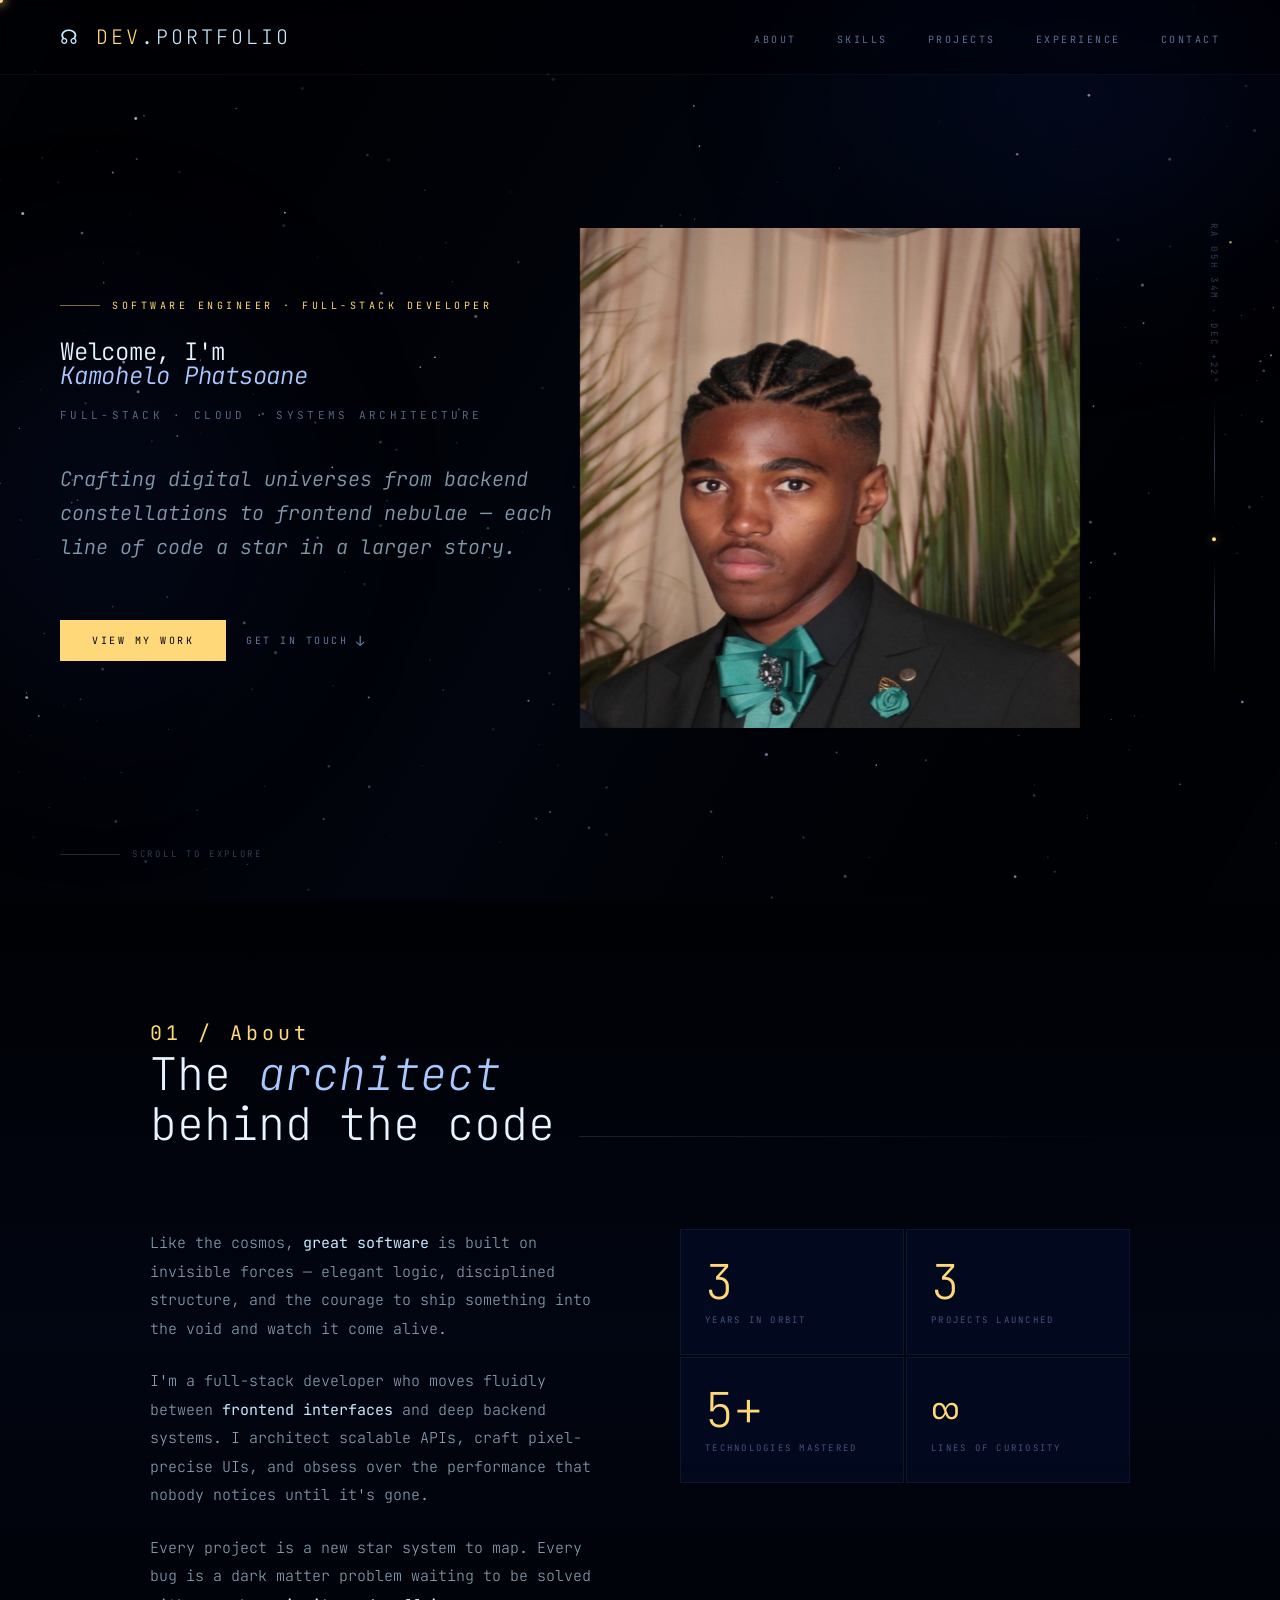
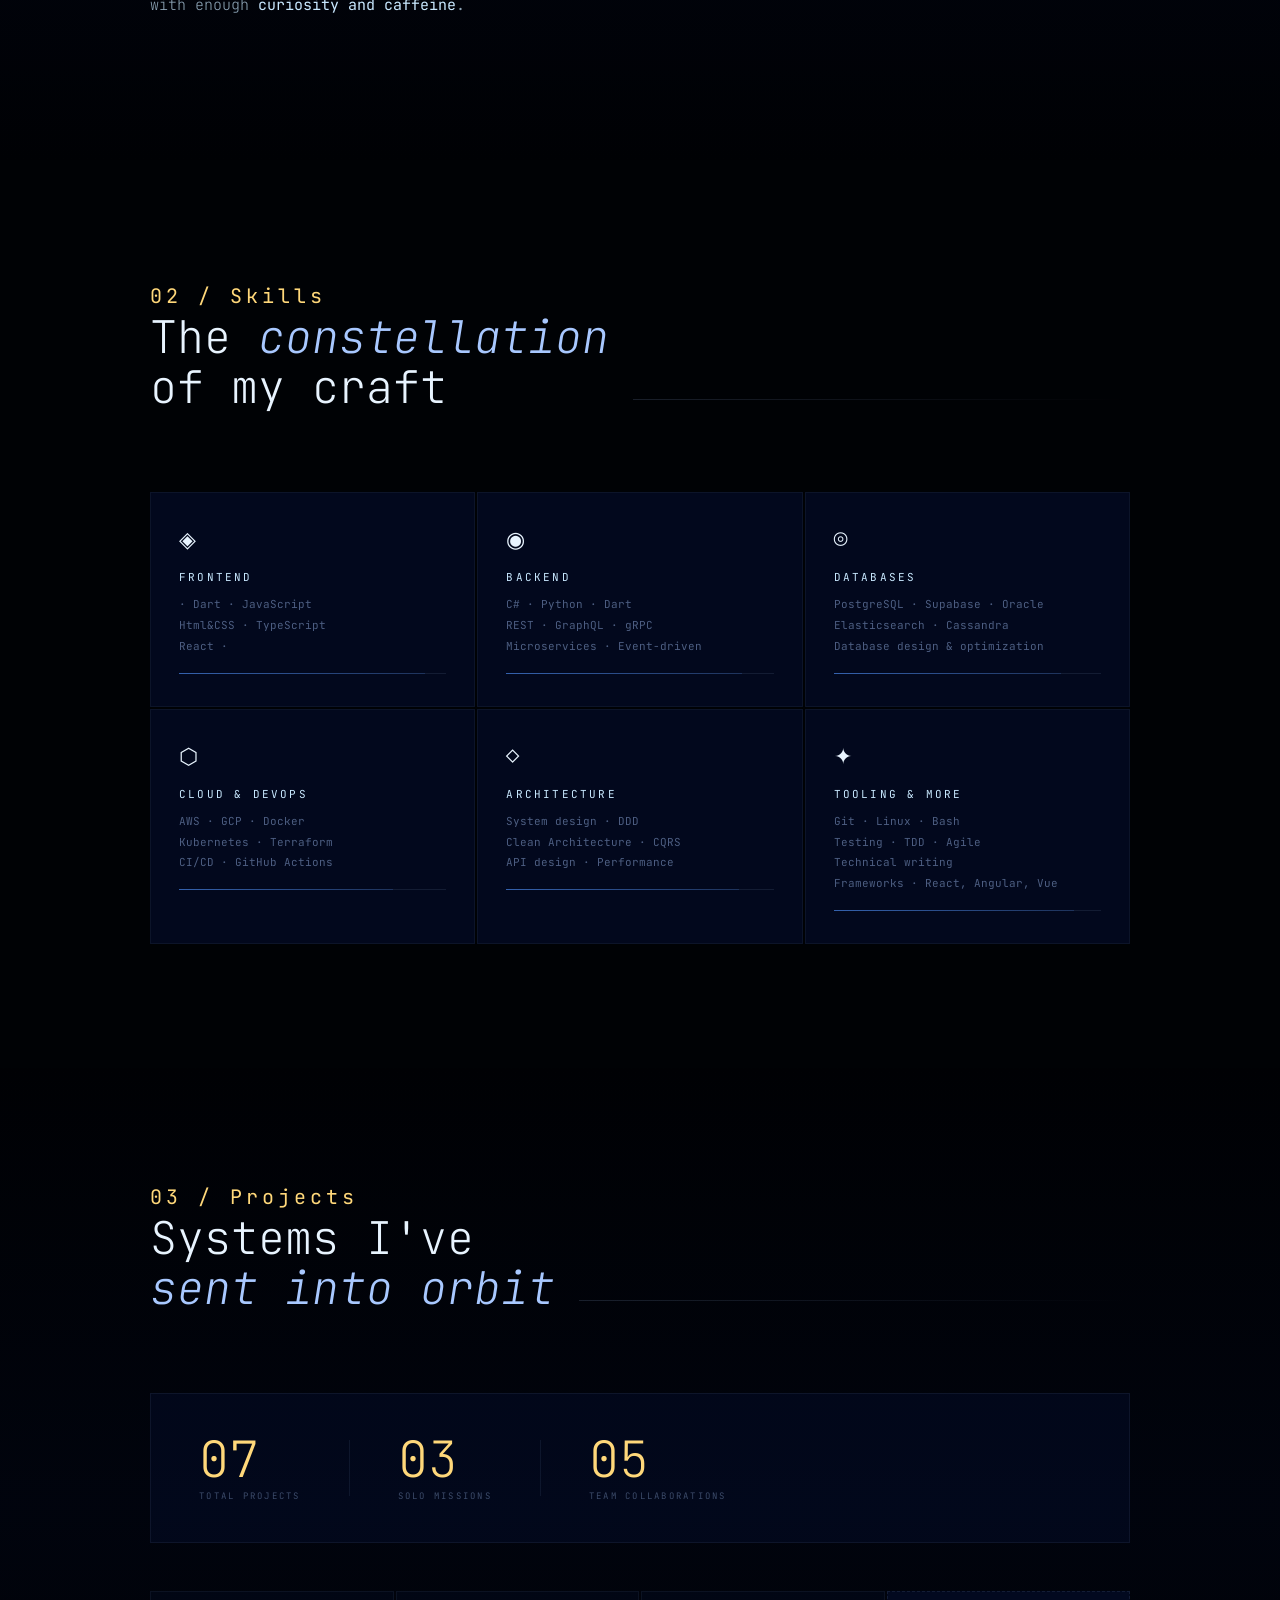
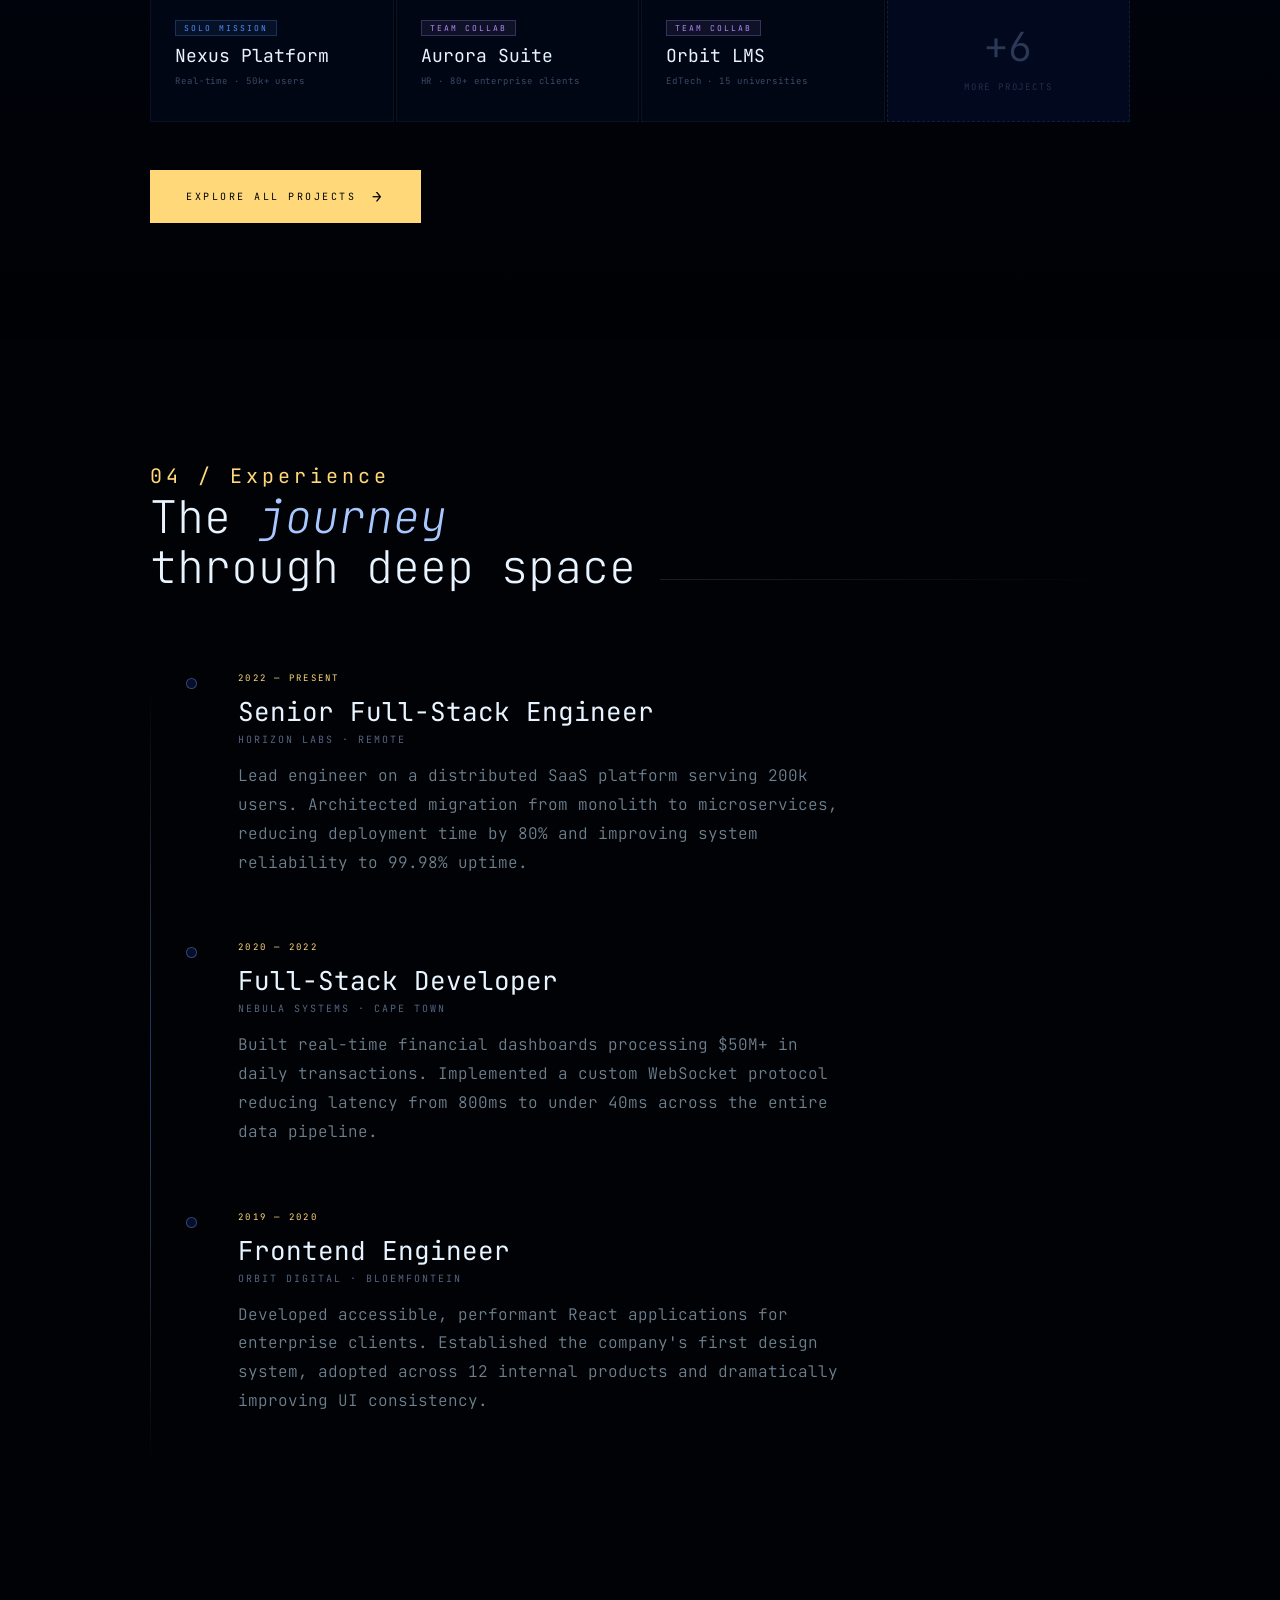
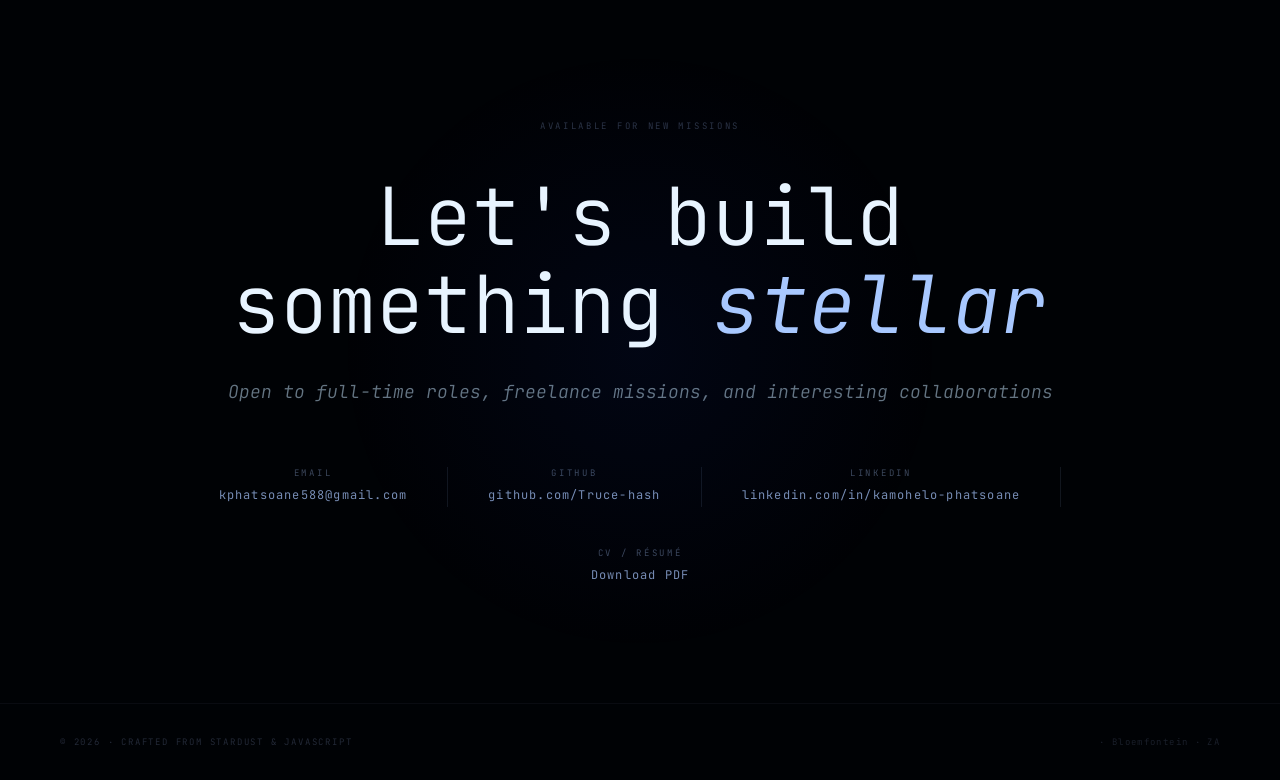
==== main/portfolio.html @ 1d76c6ac "Major Refactor and cleaning" ====
<!DOCTYPE html>
<html lang="en">
<head>
<meta charset="UTF-8">
<meta name="viewport" content="width=device-width, initial-scale=1.0">
<title>Portfolio — Kamohelo Phatsoane</title>
<link rel="preconnect" href="https://fonts.googleapis.com">
<link rel="preconnect" href="https://fonts.gstatic.com" crossorigin>
<link href="https://fonts.googleapis.com/css2?family=Cormorant+Garamond:ital,wght@0,300;0,400;0,600;1,300;1,400&family=Space+Mono:wght@400;700&display=swap" rel="stylesheet">
<link href="https://fonts.googleapis.com/css2?family=JetBrains+Mono:ital,wght@0,100..800;1,100..800&family=Montserrat:ital,wght@0,100..900;1,100..900&family=Roboto+Slab:wght@100..900&family=Space+Grotesk:wght@300..700&display=swap" rel="stylesheet">
<link rel="stylesheet" href="portfolioStyle.css">

</head>
<body>

<div id="cursor"></div>
<div id="cursor-ring"></div>
<canvas id="starfield"></canvas>

<div class="nebula nebula-1"></div>
<div class="nebula nebula-2"></div>
<div class="nebula nebula-3"></div>

<!-- NAV -->
<nav id="nav">
  <a class="nav-logo" href="#hero">&#9738; <span>DEV</span>.PORTFOLIO</a>
  <ul class="nav-links">
    <li><a href="#about">About</a></li>
    <li><a href="#skills">Skills</a></li>
    <li><a href="#projects">Projects</a></li>
    <li><a href="#experience">Experience</a></li>
    <li><a href="#contact">Contact</a></li>
  </ul>
</nav>

<main>

  <!-- HERO -->
  <section id="hero">
    <div class="hero-content">
      <div class="hero-tag">Software Engineer · Full-Stack Developer</div>
      <h1 class="hero-name">
        Welcome, I'm<br>
        <em>Kamohelo Phatsoane</em>
      </h1>
      <p class="hero-role">Full-Stack · Cloud · Systems Architecture</p>
      <p class="hero-desc">
        Crafting digital universes from backend constellations to frontend nebulae — each line of code a star in a larger story.
      </p>
      <div class="hero-cta">
        <a href="#projects" class="btn-primary">View My Work</a>
        <a href="#contact" class="btn-ghost">Get In Touch</a>
      </div>
    </div>
    <div class="horizon">
      <span class="horizon-label">RA 05h 34m · Dec +22°</span>
      <div class="horizon-line"></div>
      <div class="horizon-dot"></div>
      <div class="horizon-line"></div>
    </div>
    <div class="scroll-indicator">
      <div class="scroll-line"></div>
      Scroll to explore
    </div>
    <div></div>
    <div class="portfolio-image">
      <img src="./assets/S (90).jpg" alt="portfolio image" height="500" width="500">

    </div>
  </section>

  <!-- ABOUT -->
  <section id="about">
    <div class="section-inner">
      <div class="section-header reveal">
        <div>
          <div class="section-number">01 / About</div>
          <h2 class="section-title">The <em>architect</em><br>behind the code</h2>
        </div>
        <div class="section-rule"></div>
      </div>
      <div class="about-grid">
        <div class="about-text reveal">
          <p>Like the cosmos, <strong>great software</strong> is built on invisible forces — elegant logic, disciplined structure, and the courage to ship something into the void and watch it come alive.</p>
          <p>I'm a full-stack developer who moves fluidly between <strong>frontend interfaces</strong> and deep backend systems. I architect scalable APIs, craft pixel-precise UIs, and obsess over the performance that nobody notices until it's gone.</p>
          <p>Every project is a new star system to map. Every bug is a dark matter problem waiting to be solved with enough <strong>curiosity and caffeine</strong>.</p>
        </div>
        <div class="about-stats reveal">
          <div class="stat-card">
            <div class="stat-num">3</div>
            <div class="stat-label">Years in orbit</div>
          </div>
          <div class="stat-card">
            <div class="stat-num">3</div>
            <div class="stat-label">Projects launched</div>
          </div>
          <div class="stat-card">
            <div class="stat-num">5+</div>
            <div class="stat-label">Technologies mastered</div>
          </div>
          <div class="stat-card">
            <div class="stat-num">∞</div>
            <div class="stat-label">Lines of curiosity</div>
          </div>
        </div>
      </div>
    </div>
  </section>

  <!-- SKILLS -->
  <section id="skills">
    <div class="section-inner">
      <div class="section-header reveal">
        <div>
          <div class="section-number">02 / Skills</div>
          <h2 class="section-title">The <em>constellation</em><br>of my craft</h2>
        </div>
        <div class="section-rule"></div>
      </div>
      <div class="skills-grid">
        <div class="skill-node reveal">
          <span class="skill-icon">◈</span>
          <div class="skill-name">Frontend</div>
          <div class="skill-items"> · Dart · JavaScript<br>Html&CSS · TypeScript<br>React · </div>
          <div class="skill-bar"><div class="skill-bar-fill" style="width:92%"></div></div>
        </div>
        <div class="skill-node reveal">
          <span class="skill-icon">◉</span>
          <div class="skill-name">Backend</div>
          <div class="skill-items">C# · Python · Dart<br>REST · GraphQL · gRPC<br>Microservices · Event-driven</div>
          <div class="skill-bar"><div class="skill-bar-fill" style="width:88%"></div></div>
        </div>
        <div class="skill-node reveal">
          <span class="skill-icon">◎</span>
          <div class="skill-name">Databases</div>
          <div class="skill-items">PostgreSQL · Supabase · Oracle<br>Elasticsearch · Cassandra<br>Database design & optimization</div>
          <div class="skill-bar"><div class="skill-bar-fill" style="width:85%"></div></div>
        </div>
        <div class="skill-node reveal">
          <span class="skill-icon">⬡</span>
          <div class="skill-name">Cloud & DevOps</div>
          <div class="skill-items">AWS · GCP · Docker<br>Kubernetes · Terraform<br>CI/CD · GitHub Actions</div>
          <div class="skill-bar"><div class="skill-bar-fill" style="width:80%"></div></div>
        </div>
        <div class="skill-node reveal">
          <span class="skill-icon">◇</span>
          <div class="skill-name">Architecture</div>
          <div class="skill-items">System design · DDD<br>Clean Architecture · CQRS<br>API design · Performance</div>
          <div class="skill-bar"><div class="skill-bar-fill" style="width:87%"></div></div>
        </div>
        <div class="skill-node reveal">
          <span class="skill-icon">✦</span>
          <div class="skill-name">Tooling & More</div>
          <div class="skill-items">Git · Linux · Bash<br>Testing · TDD · Agile<br>Technical writing<br>Frameworks · React, Angular, Vue </div>
          <div class="skill-bar"><div class="skill-bar-fill" style="width:90%"></div></div>
        </div>
      </div>
    </div>
  </section>

  <!-- PROJECTS TEASER -->
  <section id="projects">
    <div class="section-inner">
      <div class="section-header reveal">
        <div>
          <div class="section-number">03 / Projects</div>
          <h2 class="section-title">Systems I've<br><em>sent into orbit</em></h2>
        </div>
        <div class="section-rule"></div>
      </div>
      <div class="projects-teaser reveal">
        <div class="teaser-stats">
          <div class="teaser-stat">
            <span class="teaser-num">07</span>
            <span class="teaser-label">Total Projects</span>
          </div>
          <div class="teaser-divider"></div>
          <div class="teaser-stat">
            <span class="teaser-num">03</span>
            <span class="teaser-label">Solo Missions</span>
          </div>
          <div class="teaser-divider"></div>
          <div class="teaser-stat">
            <span class="teaser-num">05</span>
            <span class="teaser-label">Team Collaborations</span>
          </div>
        </div>
        <div class="teaser-preview">
          <div class="teaser-card">
            <div class="teaser-card-tag solo">Solo Mission</div>
            <div class="teaser-card-name">Nexus Platform</div>
            <div class="teaser-card-sub">Real-time · 50k+ users</div>
          </div>
          <div class="teaser-card">
            <div class="teaser-card-tag collab">Team Collab</div>
            <div class="teaser-card-name">Aurora Suite</div>
            <div class="teaser-card-sub">HR · 80+ enterprise clients</div>
          </div>
          <div class="teaser-card">
            <div class="teaser-card-tag collab">Team Collab</div>
            <div class="teaser-card-name">Orbit LMS</div>
            <div class="teaser-card-sub">EdTech · 15 universities</div>
          </div>
          <div class="teaser-card teaser-card-more">
            <div class="teaser-more-num">+6</div>
            <div class="teaser-more-label">more projects</div>
          </div>
        </div>
        <a href="projects.html" class="btn-projects">
          <span>Explore All Projects</span>
          <span class="btn-projects-arrow">→</span>
        </a>
      </div>
    </div>
  </section>

  <!-- EXPERIENCE -->
  <section id="experience">
    <div class="section-inner">
      <div class="section-header reveal">
        <div>
          <div class="section-number">04 / Experience</div>
          <h2 class="section-title">The <em>journey</em><br>through deep space</h2>
        </div>
        <div class="section-rule"></div>
      </div>
      <div class="timeline">
        <div class="timeline-item reveal">
          <div class="timeline-period">2022 — Present</div>
          <div class="timeline-role">Senior Full-Stack Engineer</div>
          <div class="timeline-company">Horizon Labs · Remote</div>
          <p class="timeline-desc">Lead engineer on a distributed SaaS platform serving 200k users. Architected migration from monolith to microservices, reducing deployment time by 80% and improving system reliability to 99.98% uptime.</p>
        </div>
        <div class="timeline-item reveal">
          <div class="timeline-period">2020 — 2022</div>
          <div class="timeline-role">Full-Stack Developer</div>
          <div class="timeline-company">Nebula Systems · Cape Town</div>
          <p class="timeline-desc">Built real-time financial dashboards processing $50M+ in daily transactions. Implemented a custom WebSocket protocol reducing latency from 800ms to under 40ms across the entire data pipeline.</p>
        </div>
        <div class="timeline-item reveal">
          <div class="timeline-period">2019 — 2020</div>
          <div class="timeline-role">Frontend Engineer</div>
          <div class="timeline-company">Orbit Digital · Bloemfontein</div>
          <p class="timeline-desc">Developed accessible, performant React applications for enterprise clients. Established the company's first design system, adopted across 12 internal products and dramatically improving UI consistency.</p>
        </div>
      </div>
    </div>
  </section>

  <!-- CONTACT -->
  <section id="contact">
    <div class="section-inner contact-inner">
      <p class="contact-coords reveal">Available for new missions</p>
      <h2 class="contact-title reveal">Let's build<br>something <em>stellar</em></h2>
      <p class="contact-sub reveal">Open to full-time roles, freelance missions, and interesting collaborations</p>
      <div class="contact-links reveal">
        <a href="mailto:hello@example.com" class="contact-link">
          <span class="contact-link-label">Email</span>
          <span class="contact-link-value">kphatsoane588@gmail.com</span>
        </a>
        <div class="contact-divider"></div>
        <a href="https://github.com/Truce-hash" target="_blank" class="contact-link">
          <span class="contact-link-label">GitHub</span>
          <span class="contact-link-value">github.com/Truce-hash</span>
        </a>
        <div class="contact-divider"></div>
        <a href="https://www.linkedin.com/in/kamohelo-phatsoane-2650883b6" target="_blank" class="contact-link">
          <span class="contact-link-label">LinkedIn</span>
          <span class="contact-link-value">linkedin.com/in/kamohelo-phatsoane</span>
        </a>
        <div class="contact-divider"></div>
        <a href="#" class="contact-link">
          <span class="contact-link-label">CV / Résumé</span>
          <span class="contact-link-value">Download PDF</span>
        </a>
      </div>
    </div>
  </section>

</main>

<footer>
  <span class="footer-copy">© 2026 · Crafted from stardust & JavaScript</span>
  <span class="footer-coords">· Bloemfontein · ZA</span>
</footer>

<script src="portfolioScript.js"></script>

</body>
</html>
---- main/portfolioStyle.css ----
:root {
    --void: #000205;
    --deep: #010818;
    --midnight: #040e2e;
    --navy: #0a1a4a;
    --cobalt: #0d2680;
    --azure: #1a3fa0;
    --star-white: #e8f4ff;
    --star-blue: #a8c8ff;
    --star-gold: #ffd87a;
    --star-cold: #c8e8ff;
    --nebula-a: rgba(26,63,160,0.15);
    --nebula-b: rgba(10,26,74,0.3);
    --accent: #4a8fff;
    --accent-dim: rgba(74,143,255,0.3);
    --pure-cyan: #00FFFF;
    --electric-blue:#7DF9FF;
    --floral-lavender:#B57EDC;
    --classic-lavender:#E6E6FA;
    --honeydew-ice:#F0FFF0;
    --thin-mint:#BDFCC9;
    



  }

  * { margin: 0; padding: 0; box-sizing: border-box; }

  html { scroll-behavior: smooth; }

  body {
    background: var(--void);
    color: var(--star-white);
    font-family: 'JetBrains Mono', monospace;
    overflow-x: hidden;
    cursor: none;
  }

  /* CUSTOM CURSOR */
  #cursor {
    position: fixed;
    width: 6px; height: 6px;
    background: var(--star-gold);
    border-radius: 50%;
    pointer-events: none;
    z-index: 9999;
    transform: translate(-50%,-50%);
    transition: transform 0.05s;
    box-shadow: 0 0 10px 3px rgba(255,216,122,0.5);
  }
  #cursor-ring {
    position: fixed;
    width: 32px; height: 32px;
    border: 1px solid rgba(168,200,255,0.4);
    border-radius: 50%;
    pointer-events: none;
    z-index: 9998;
    transform: translate(-50%,-50%);
    transition: width 0.2s, height 0.2s, opacity 0.2s, transform 0.12s;
  }

  /* STAR CANVAS */
  #starfield {
    position: fixed;
    top: 0; left: 0;
    width: 100%; height: 100%;
    z-index: 0;
    pointer-events: none;
  }

  /* NEBULA LAYERS */
  .nebula {
    position: fixed;
    border-radius: 50%;
    filter: blur(80px);
    pointer-events: none;
    z-index: 0;
    animation: nebula-drift 20s ease-in-out infinite alternate;
  }
  .nebula-1 { width: 600px; height: 400px; background: radial-gradient(ellipse, rgba(13,38,128,0.25) 0%, transparent 70%); top: -100px; right: -100px; }
  .nebula-2 { width: 500px; height: 600px; background: radial-gradient(ellipse, rgba(26,63,160,0.15) 0%, transparent 70%); bottom: 10%; left: -150px; animation-delay: -7s; }
  .nebula-3 { width: 300px; height: 300px; background: radial-gradient(ellipse, rgba(74,143,255,0.08) 0%, transparent 70%); top: 40%; left: 50%; animation-delay: -13s; }
  @keyframes nebula-drift {
    0% { transform: translate(0,0) scale(1); }
    100% { transform: translate(30px, 20px) scale(1.05); }
  }

  /* LAYOUT */
  main { position: relative; z-index: 1; }

  section { position: relative; }

  /* NAV */
  nav {
    position: fixed;
    top: 0; left: 0; right: 0;
    z-index: 100;
    padding: 24px 60px;
    display: flex;
    align-items: center;
    justify-content: space-between;
    backdrop-filter: blur(12px);
    background: rgba(0,2,5,0.4);
    border-bottom: 1px solid rgba(168,200,255,0.05);
    transition: background 0.3s;
  }
  .nav-logo {
    font-family: 'JetBrains Mono', serif;
    font-size: 20px;
    font-weight: 200;
    color: var(--star-cold);
    letter-spacing: 0.15em;
    text-decoration: none;
  }
  .nav-logo span { color: var(--star-gold); }
  .nav-links {
    display: flex;
    gap: 40px;
    list-style: none;
  }
  .nav-links a {
    font-size: 10px;
    letter-spacing: 0.25em;
    text-transform: uppercase;
    color: rgba(168,200,255,0.55);
    text-decoration: none;
    transition: color 0.2s;
    position: relative;
  }
  .nav-links a::after {
    content: '';
    position: absolute;
    bottom: -4px; left: 0;
    width: 0; height: 1px;
    background: var(--star-gold);
    transition: width 0.3s;
  }
  .nav-links a:hover { color: var(--star-cold); }
  .nav-links a:hover::after { width: 100%; }

  /* HERO */
  #hero {
    min-height: 100vh;
    display: flex;
    align-items: center;
    padding: 120px 60px 60px;
    position: relative;
  }
  .hero-content { max-width: 800px; }
  .hero-tag {
    font-size: 10px;
    letter-spacing: 0.35em;
    text-transform: uppercase;
    color: var(--star-gold);
    margin-bottom: 28px;
    display: flex;
    align-items: center;
    gap: 12px;
    opacity: 0;
    animation: fade-up 0.8s forwards 0.3s;
  }
  .hero-tag::before {
    content: '';
    display: block;
    width: 40px; height: 1px;
    background: var(--star-gold);
    opacity: 0.5;
  }
  .hero-name {
    font-family: 'JetBrains Mono', serif;
    font-size: clamp(50, 8vw, 90);
    font-weight: 300;
    line-height: 1.0;
    letter-spacing: -0.01em;
    color: var(--star-white);
    opacity: 0;
    animation: fade-up 0.9s forwards 0.5s;
  }
  .hero-name em {
    font-style: italic;
    color: var(--star-blue);
  }
  .hero-role {
    margin-top: 20px;
    font-size: 11px;
    letter-spacing: 0.3em;
    text-transform: uppercase;
    color: rgba(168,200,255,0.5);
    opacity: 0;
    animation: fade-up 0.9s forwards 0.7s;
  }
  .hero-desc {
    margin-top: 40px;
    font-family: 'JetBrains Mono', serif;
    font-size: 20px;
    font-weight: 300;
    font-style: italic;
    line-height: 1.7;
    color: rgba(200,232,255,0.65);
    max-width: 520px;
    opacity: 0;
    animation: fade-up 0.9s forwards 0.9s;
  }
  .hero-cta {
    margin-top: 56px;
    display: flex;
    gap: 20px;
    align-items: center;
    opacity: 0;
    animation: fade-up 0.9s forwards 1.1s;
  }
  .btn-primary {
    font-family: 'JetBrains Mono', monospace;
    font-size: 10px;
    letter-spacing: 0.25em;
    text-transform: uppercase;
    color: var(--void);
    background: var(--star-gold);
    padding: 14px 32px;
    text-decoration: none;
    transition: all 0.2s;
    position: relative;
    overflow: hidden;
  }
  .btn-primary::before {
    content: '';
    position: absolute;
    top: 0; left: -100%;
    width: 100%; height: 100%;
    background: rgba(255,255,255,0.2);
    transition: left 0.3s;
  }
  .btn-primary:hover { transform: translateY(-2px); box-shadow: 0 8px 30px rgba(255,216,122,0.3); }
  .btn-primary:hover::before { left: 100%; }
  .btn-ghost {
    font-size: 10px;
    letter-spacing: 0.25em;
    text-transform: uppercase;
    color: rgba(168,200,255,0.6);
    text-decoration: none;
    display: flex;
    align-items: center;
    gap: 8px;
    transition: color 0.2s;
  }
  .btn-ghost:hover { color: var(--star-cold); }
  .btn-ghost::after { content: '↓'; font-size: 14px; animation: bob 1.5s ease-in-out infinite; }
  @keyframes bob { 0%,100% { transform: translateY(0); } 50% { transform: translateY(4px); } }

  /* HORIZON LINE */
  .horizon {
    position: absolute;
    right: 60px;
    top: 50%;
    transform: translateY(-50%);
    display: flex;
    flex-direction: column;
    align-items: center;
    gap: 16px;
    opacity: 0;
    animation: fade-in 1s forwards 1.5s;
  }
  .horizon-label {
    font-size: 9px;
    letter-spacing: 0.3em;
    text-transform: uppercase;
    color: rgba(168,200,255,0.3);
    writing-mode: vertical-rl;
    text-orientation: mixed;
  }
  .horizon-line { width: 1px; height: 120px; background: linear-gradient(to bottom, transparent, rgba(168,200,255,0.3), transparent); }
  .horizon-dot { width: 4px; height: 4px; border-radius: 50%; background: var(--star-gold); box-shadow: 0 0 8px rgba(255,216,122,0.6); }

  /* SCROLL INDICATOR */
  .scroll-indicator {
    position: absolute;
    bottom: 40px;
    left: 60px;
    display: flex;
    align-items: center;
    gap: 12px;
    font-size: 9px;
    letter-spacing: 0.3em;
    text-transform: uppercase;
    color: rgba(168,200,255,0.3);
    opacity: 0;
    animation: fade-in 1s forwards 1.8s;
  }
  .scroll-line { width: 60px; height: 1px; background: rgba(168,200,255,0.2); position: relative; overflow: hidden; }
  .scroll-line::after {
    content: '';
    position: absolute;
    top: 0; left: -100%;
    width: 50%; height: 1px;
    background: var(--accent);
    animation: scan 2s ease-in-out infinite;
  }
  @keyframes scan { 0% { left: -50%; } 100% { left: 150%; } }

  /* SECTIONS common */
  .section-inner { max-width: 1100px; margin: 0 auto; padding: 120px 60px; }
  .section-header {
    margin-bottom: 80px;
    display: flex;
    align-items: flex-end;
    gap: 24px;
  }
  .section-number {
    font-size: 20px;
    color: var(--star-gold);
    letter-spacing: 0.2em;
    margin-bottom: 4px;
  }
  .section-title {
    font-family: 'JetBrains Mono', serif;
    font-size: clamp(25px, 5vw, 45px);
    font-weight: 200;
    line-height: 1.1;
    color: var(--star-white);
  }
  .section-title em { font-style: italic; color: var(--star-blue); }
  .section-rule { flex: 1; height: 1px; background: linear-gradient(to right, rgba(168,200,255,0.15), transparent); margin-bottom: 12px; }

  /* ABOUT */
  #about { background: linear-gradient(to bottom, transparent, rgba(4,14,46,0.3), transparent); }
  .about-grid {
    display: grid;
    grid-template-columns: 1fr 1fr;
    gap: 80px;
    align-items: start;
  }
  .about-text p {
    font-family: 'JetBrains Mono', serif;
    font-size: 15px;
    font-weight: 200;
    line-height: 1.9;
    color: rgba(200,232,255,0.7);
    margin-bottom: 24px;
  }
  .about-text p strong { color: var(--star-cold); font-weight: 400; }
  .about-stats {
    display: grid;
    grid-template-columns: 1fr 1fr;
    gap: 2px;
  }
  .stat-card {
    background: rgba(4,14,46,0.5);
    border: 1px solid rgba(168,200,255,0.07);
    padding: 28px 24px;
    position: relative;
    overflow: hidden;
    transition: border-color 0.3s;
  }
  .stat-card::before {
    content: '';
    position: absolute;
    top: 0; left: 0;
    width: 100%; height: 2px;
    background: linear-gradient(to right, transparent, rgba(74,143,255,0.4), transparent);
    opacity: 0;
    transition: opacity 0.3s;
  }
  .stat-card:hover { border-color: rgba(168,200,255,0.2); }
  .stat-card:hover::before { opacity: 1; }
  .stat-num {
    font-family: 'JetBrains Mono', serif;
    font-size: 48px;
    font-weight: 200;
    color: var(--star-gold);
    line-height: 1;
  }
  .stat-label {
    font-size: 9px;
    letter-spacing: 0.25em;
    text-transform: uppercase;
    color: rgba(168,200,255,0.4);
    margin-top: 8px;
  }

  /* SKILLS */
  #skills { background: transparent; }
  .skills-constellation {
    position: relative;
    margin-top: 40px;
  }
  .skills-grid {
    display: grid;
    grid-template-columns: repeat(3, 1fr);
    gap: 2px;
  }
  .skill-node {
    background: rgba(4,14,46,0.6);
    border: 1px solid rgba(168,200,255,0.06);
    padding: 32px 28px;
    position: relative;
    overflow: hidden;
    transition: all 0.35s;
    cursor: default;
  }
  .skill-node::after {
    content: '';
    position: absolute;
    bottom: 0; right: 0;
    width: 60px; height: 60px;
    background: radial-gradient(circle at 100% 100%, rgba(74,143,255,0.1), transparent);
    opacity: 0;
    transition: opacity 0.3s;
  }
  .skill-node:hover { background: rgba(10,26,74,0.8); border-color: rgba(168,200,255,0.18); transform: translateY(-3px); }
  .skill-node:hover::after { opacity: 1; }
  .skill-icon {
    font-size: 22px;
    margin-bottom: 16px;
    display: block;
  }
  .skill-name {
    font-size: 11px;
    letter-spacing: 0.2em;
    text-transform: uppercase;
    color: var(--star-cold);
    margin-bottom: 10px;
  }
  .skill-items {
    font-size: 11px;
    color: rgba(168,200,255,0.45);
    line-height: 1.9;
  }
  .skill-bar {
    margin-top: 16px;
    height: 1px;
    background: rgba(168,200,255,0.1);
    position: relative;
    overflow: hidden;
  }
  .skill-bar-fill {
    position: absolute;
    top: 0; left: 0;
    height: 100%;
    background: linear-gradient(to right, rgba(74,143,255,0.6), rgba(74,143,255,0.2));
    transform: scaleX(0);
    transform-origin: left;
    transition: transform 1s cubic-bezier(0.4,0,0.2,1);
  }
  .skill-node.visible .skill-bar-fill { transform: scaleX(1); }

  /* PROJECTS */
  #projects { background: linear-gradient(to bottom, transparent, rgba(4,14,46,0.2), transparent); }
  .projects-grid {
    display: grid;
    grid-template-columns: repeat(2, 1fr);
    gap: 2px;
  }
  .project-card {
    background: rgba(2,8,24,0.8);
    border: 1px solid rgba(168,200,255,0.06);
    padding: 44px 40px;
    position: relative;
    overflow: hidden;
    transition: all 0.4s;
    text-decoration: none;
    display: block;
    cursor: pointer;
  }
  .project-card::before {
    content: '';
    position: absolute;
    top: 0; left: 0; right: 0;
    height: 1px;
    background: linear-gradient(to right, transparent, rgba(74,143,255,0.5), var(--star-gold), rgba(74,143,255,0.5), transparent);
    opacity: 0;
    transition: opacity 0.4s;
  }
  .project-card:hover { background: rgba(10,26,74,0.5); border-color: rgba(168,200,255,0.15); transform: translateY(-4px); }
  .project-card:hover::before { opacity: 1; }
  .project-card.featured { grid-column: span 2; }
  .project-meta {
    display: flex;
    align-items: center;
    justify-content: space-between;
    margin-bottom: 20px;
  }
  .project-tag {
    font-size: 9px;
    letter-spacing: 0.3em;
    text-transform: uppercase;
    color: var(--star-gold);
    background: rgba(255,216,122,0.08);
    padding: 4px 10px;
    border: 1px solid rgba(255,216,122,0.15);
  }
  .project-year {
    font-size: 10px;
    color: rgba(168,200,255,0.3);
    letter-spacing: 0.1em;
  }
  .project-title {
    font-family: 'JetBrains Mono', serif;
    font-size: 28px;
    font-weight: 400;
    color: var(--star-white);
    margin-bottom: 14px;
    line-height: 1.2;
  }
  .project-desc {
    font-size: 11px;
    line-height: 1.9;
    color: rgba(168,200,255,0.45);
    margin-bottom: 28px;
  }
  .project-stack {
    display: flex;
    flex-wrap: wrap;
    gap: 8px;
  }
  .stack-tag {
    font-size: 9px;
    letter-spacing: 0.15em;
    color: rgba(168,200,255,0.4);
    border: 1px solid rgba(168,200,255,0.12);
    padding: 3px 10px;
    transition: all 0.2s;
  }
  .project-card:hover .stack-tag {
    color: rgba(168,200,255,0.7);
    border-color: rgba(168,200,255,0.25);
  }
  .project-arrow {
    position: absolute;
    bottom: 40px; right: 40px;
    font-size: 20px;
    color: rgba(168,200,255,0.2);
    transition: all 0.3s;
  }
  .project-card:hover .project-arrow { color: var(--star-gold); transform: translate(4px, -4px); }

  /* EXPERIENCE */
  #experience { background: transparent; }
  .timeline {
    position: relative;
    padding-left: 40px;
  }
  .timeline::before {
    content: '';
    position: absolute;
    left: 0; top: 8px; bottom: 8px;
    width: 1px;
    background: linear-gradient(to bottom, transparent, rgba(168,200,255,0.2), rgba(74,143,255,0.4), rgba(168,200,255,0.2), transparent);
  }
  .timeline-item {
    position: relative;
    padding: 0 0 64px 48px;
  }
  .timeline-item::before {
    content: '';
    position: absolute;
    left: -4px; top: 6px;
    width: 9px; height: 9px;
    border-radius: 50%;
    background: var(--midnight);
    border: 1px solid rgba(168,200,255,0.3);
    transition: all 0.3s;
  }
  .timeline-item:hover::before {
    background: var(--star-gold);
    border-color: var(--star-gold);
    box-shadow: 0 0 12px rgba(255,216,122,0.5);
  }
  .timeline-period {
    font-size: 9px;
    letter-spacing: 0.25em;
    color: var(--star-gold);
    text-transform: uppercase;
    margin-bottom: 10px;
  }
  .timeline-role {
    font-family: 'JetBrains Mono', serif;
    font-size: 26px;
    font-weight: 400;
    color: var(--star-white);
    margin-bottom: 4px;
  }
  .timeline-company {
    font-size: 10px;
    letter-spacing: 0.2em;
    color: rgba(168,200,255,0.5);
    text-transform: uppercase;
    margin-bottom: 16px;
  }
  .timeline-desc {
    font-family: 'JetBrains Mono', serif;
    font-size: 16px;
    font-weight: 300;
    line-height: 1.8;
    color: rgba(200,232,255,0.55);
    max-width: 600px;
  }

  /* CONTACT */
  #contact {
    text-align: center;
    position: relative;
    overflow: hidden;
  }
  #contact::before {
    content: '';
    position: absolute;
    top: 50%; left: 50%;
    transform: translate(-50%, -50%);
    width: 600px; height: 600px;
    background: radial-gradient(circle, rgba(13,38,128,0.12) 0%, transparent 70%);
    border-radius: 50%;
  }
  .contact-inner { position: relative; z-index: 1; }
  .contact-coords {
    font-size: 9px;
    letter-spacing: 0.3em;
    color: rgba(168,200,255,0.25);
    margin-bottom: 40px;
    text-transform: uppercase;
  }
  .contact-title {
    font-family: 'JetBrains Mono', serif;
    font-size: clamp(44px, 7vw, 80px);
    font-weight: 300;
    line-height: 1.1;
    margin-bottom: 32px;
  }
  .contact-title em { font-style: italic; color: var(--star-blue); }
  .contact-sub {
    font-family: 'JetBrains Mono', serif;
    font-size: 18px;
    font-weight: 300;
    font-style: italic;
    color: rgba(200,232,255,0.5);
    margin-bottom: 64px;
  }
  .contact-links {
    display: flex;
    justify-content: center;
    gap: 40px;
    flex-wrap: wrap;
  }
  .contact-link {
    display: flex;
    flex-direction: column;
    align-items: center;
    gap: 8px;
    text-decoration: none;
    transition: all 0.3s;
  }
  .contact-link-label {
    font-size: 9px;
    letter-spacing: 0.3em;
    text-transform: uppercase;
    color: rgba(168,200,255,0.35);
    transition: color 0.3s;
  }
  .contact-link-value {
    font-size: 12px;
    letter-spacing: 0.1em;
    color: rgba(168,200,255,0.7);
    transition: color 0.3s;
  }
  .contact-link:hover .contact-link-label { color: var(--star-gold); }
  .contact-link:hover .contact-link-value { color: var(--star-cold); }
  .contact-divider { width: 1px; height: 40px; background: rgba(168,200,255,0.1); align-self: center; }

  /* FOOTER */
  footer {
    position: relative;
    z-index: 1;
    padding: 32px 60px;
    border-top: 1px solid rgba(168,200,255,0.05);
    display: flex;
    align-items: center;
    justify-content: space-between;
  }
  .footer-copy { font-size: 9px; letter-spacing: 0.2em; color: rgba(168,200,255,0.2); text-transform: uppercase; }
  .footer-coords { font-size: 9px; letter-spacing: 0.15em; color: rgba(168,200,255,0.15); }

  /* SHOOTING STAR */
  .shooting-star {
    position: fixed;
    width: 2px;
    height: 2px;
    background: white;
    border-radius: 50%;
    pointer-events: none;
    z-index: 0;
  }
  .shooting-star::after {
    content: '';
    position: absolute;
    top: 50%;
    transform: translateY(-50%);
    width: 80px; height: 1px;
    background: linear-gradient(to left, white, transparent);
    right: 2px;
  }

  /* ANIMATIONS */
  @keyframes fade-up {
    from { opacity: 0; transform: translateY(24px); }
    to { opacity: 1; transform: translateY(0); }
  }
  @keyframes fade-in {
    from { opacity: 0; }
    to { opacity: 1; }
  }

  .reveal {
    opacity: 0;
    transform: translateY(30px);
    transition: opacity 0.8s ease, transform 0.8s ease;
  }
  .reveal.visible { opacity: 1; transform: translateY(0); }

  /* CONSTELLATION DECORATION */
  .constellation-deco {
    position: absolute;
    pointer-events: none;
    opacity: 0.06;
  }

  /* PROJECTS TEASER */
  .projects-teaser { display: flex; flex-direction: column; gap: 48px; }
  .teaser-stats {
    display: flex; align-items: center; gap: 48px; flex-wrap: wrap;
    padding: 40px 48px;
    background: rgba(4,14,46,0.45);
    border: 1px solid rgba(168,200,255,0.07);
  }
  .teaser-stat { display: flex; flex-direction: column; gap: 6px; }
  .teaser-num {
    font-family: 'JetBrains Mono', serif;
    font-size: 50px; font-weight: 200; line-height: 1; color: var(--star-gold);
  }
  .teaser-label { font-size: 9px; letter-spacing: 0.25em; text-transform: uppercase; color: rgba(168,200,255,0.35); }
  .teaser-divider { width: 1px; height: 56px; background: rgba(168,200,255,0.08); }

  .teaser-preview { display: grid; grid-template-columns: repeat(4,1fr); gap: 2px; }
  .teaser-card {
    background: rgba(2,8,24,0.8); border: 1px solid rgba(168,200,255,0.06);
    padding: 28px 24px; display: flex; flex-direction: column; gap: 8px;
    transition: all 0.3s; cursor: default;
  }
  .teaser-card:hover { background: rgba(10,26,74,0.5); border-color: rgba(168,200,255,0.14); transform: translateY(-3px); }
  .teaser-card-tag {
    font-size: 8px; letter-spacing: 0.25em; text-transform: uppercase;
    padding: 2px 8px; border: 1px solid; width: fit-content;
  }
  .teaser-card-tag.solo { color: var(--accent); border-color: rgba(74,143,255,0.25); background: rgba(74,143,255,0.08); }
  .teaser-card-tag.collab { color: #b48aff; border-color: rgba(180,138,255,0.25); background: rgba(180,138,255,0.08); }
  .teaser-card-name { font-family: 'JetBrains Mono', serif; font-size: 18px; font-weight: 400; color: var(--star-white); }
  .teaser-card-sub { font-size: 9px; color: rgba(168,200,255,0.35); letter-spacing: 0.1em; }
  .teaser-card-more {
    align-items: center; justify-content: center;
    background: rgba(4,14,46,0.6); border: 1px dashed rgba(168,200,255,0.1);
  }
  .teaser-more-num { font-family: 'JetBrains Mono', serif; font-size: 40px; font-weight: 300; color: rgba(168,200,255,0.25); }
  .teaser-more-label { font-size: 9px; letter-spacing: 0.2em; text-transform: uppercase; color: rgba(168,200,255,0.2); }

  .btn-projects {
    display: inline-flex; align-items: center; gap: 16px;
    font-family: 'JetBrains Mono', monospace;
    font-size: 10px; letter-spacing: 0.25em; text-transform: uppercase;
    color: var(--void); background: var(--star-gold);
    padding: 16px 36px; text-decoration: none;
    width: fit-content; transition: all 0.25s; position: relative; overflow: hidden;
  }
  .btn-projects::before {
    content: ''; position: absolute; top: 0; left: -100%; width: 100%; height: 100%;
    background: rgba(255,255,255,0.2); transition: left 0.3s;
  }
  .btn-projects:hover { transform: translateY(-2px); box-shadow: 0 10px 36px rgba(255,216,122,0.35); }
  .btn-projects:hover::before { left: 100%; }
  .btn-projects-arrow { font-size: 16px; transition: transform 0.2s; }
  .btn-projects:hover .btn-projects-arrow { transform: translateX(5px); }

  /* RESPONSIVE */
  @media (max-width: 768px) {
    nav { padding: 20px 24px; }
    .nav-links { display: none; }
    #hero, .section-inner { padding-left: 24px; padding-right: 24px; }
    .horizon { display: none; }
    .about-grid { grid-template-columns: 1fr; gap: 40px; }
    .skills-grid { grid-template-columns: 1fr 1fr; }
    .projects-grid { grid-template-columns: 1fr; }
    .project-card.featured { grid-column: span 1; }
    footer { padding: 24px; flex-direction: column; gap: 12px; text-align: center; }
  }
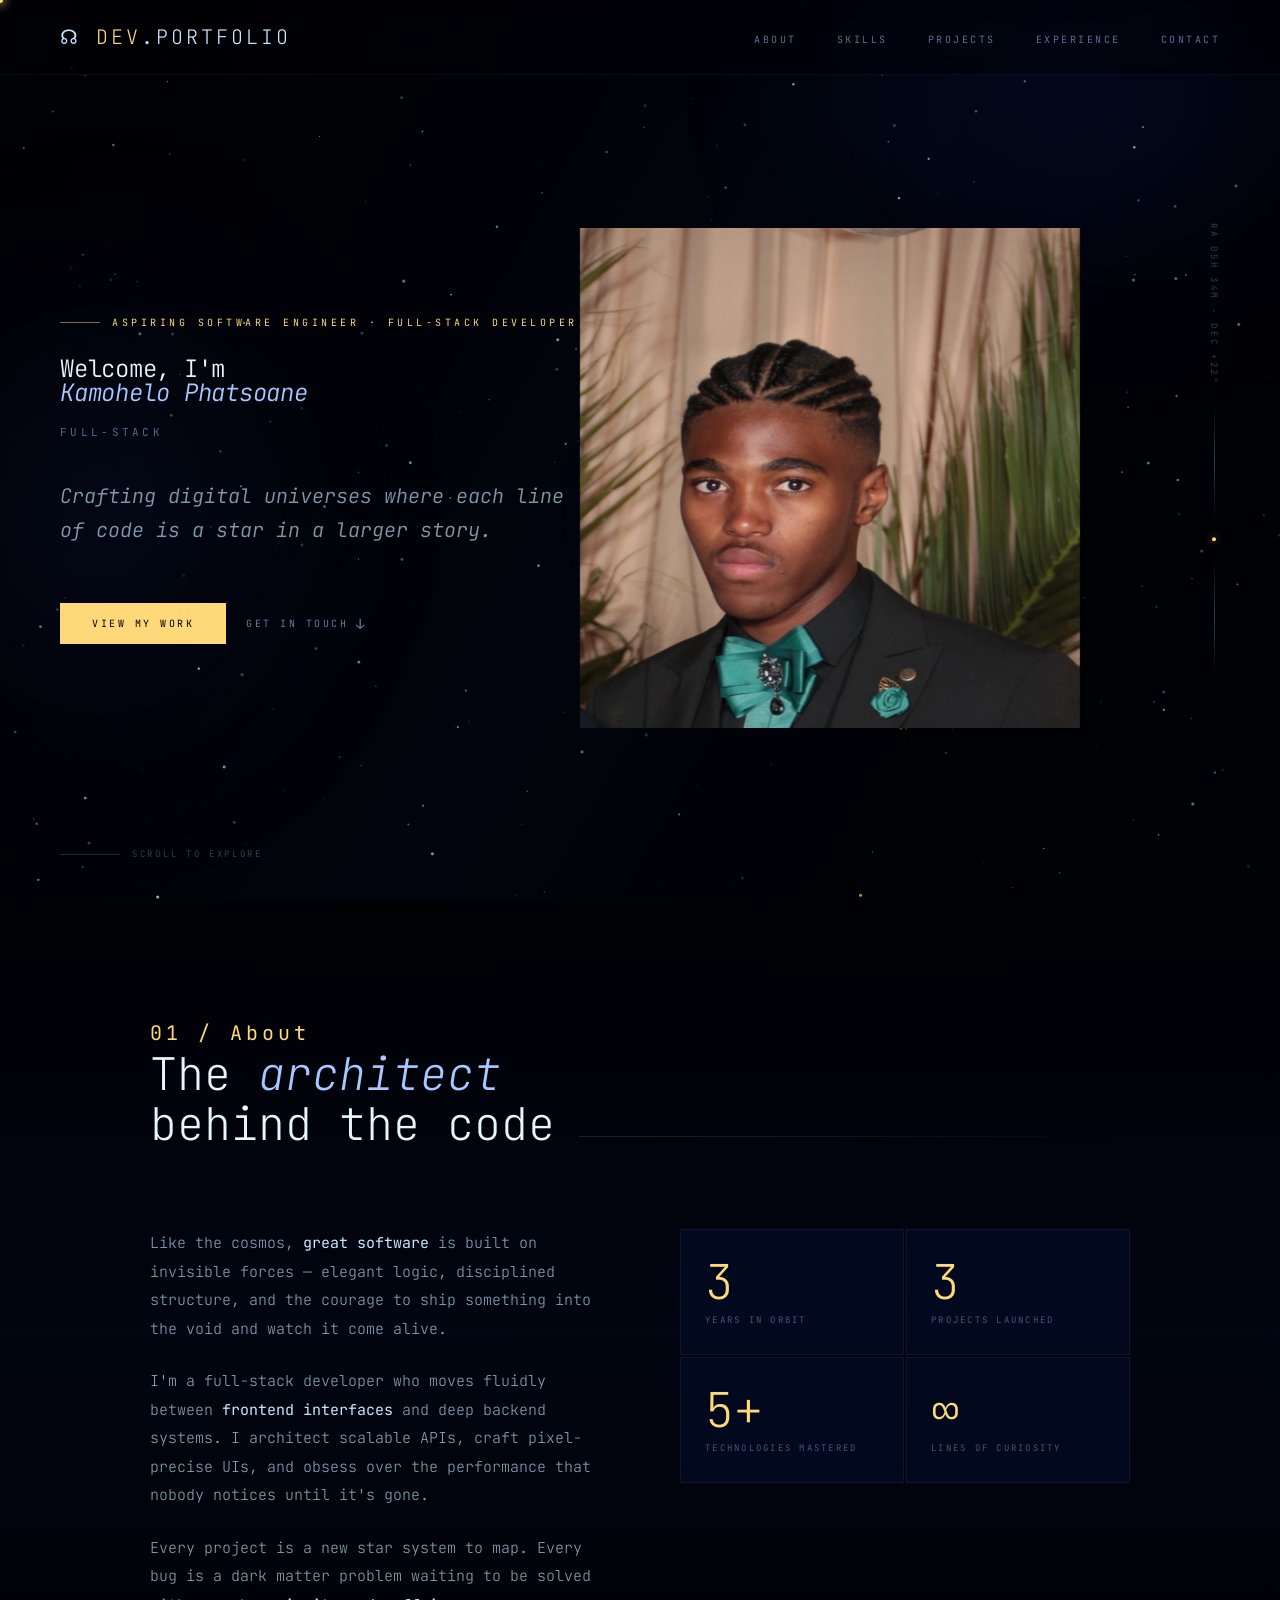
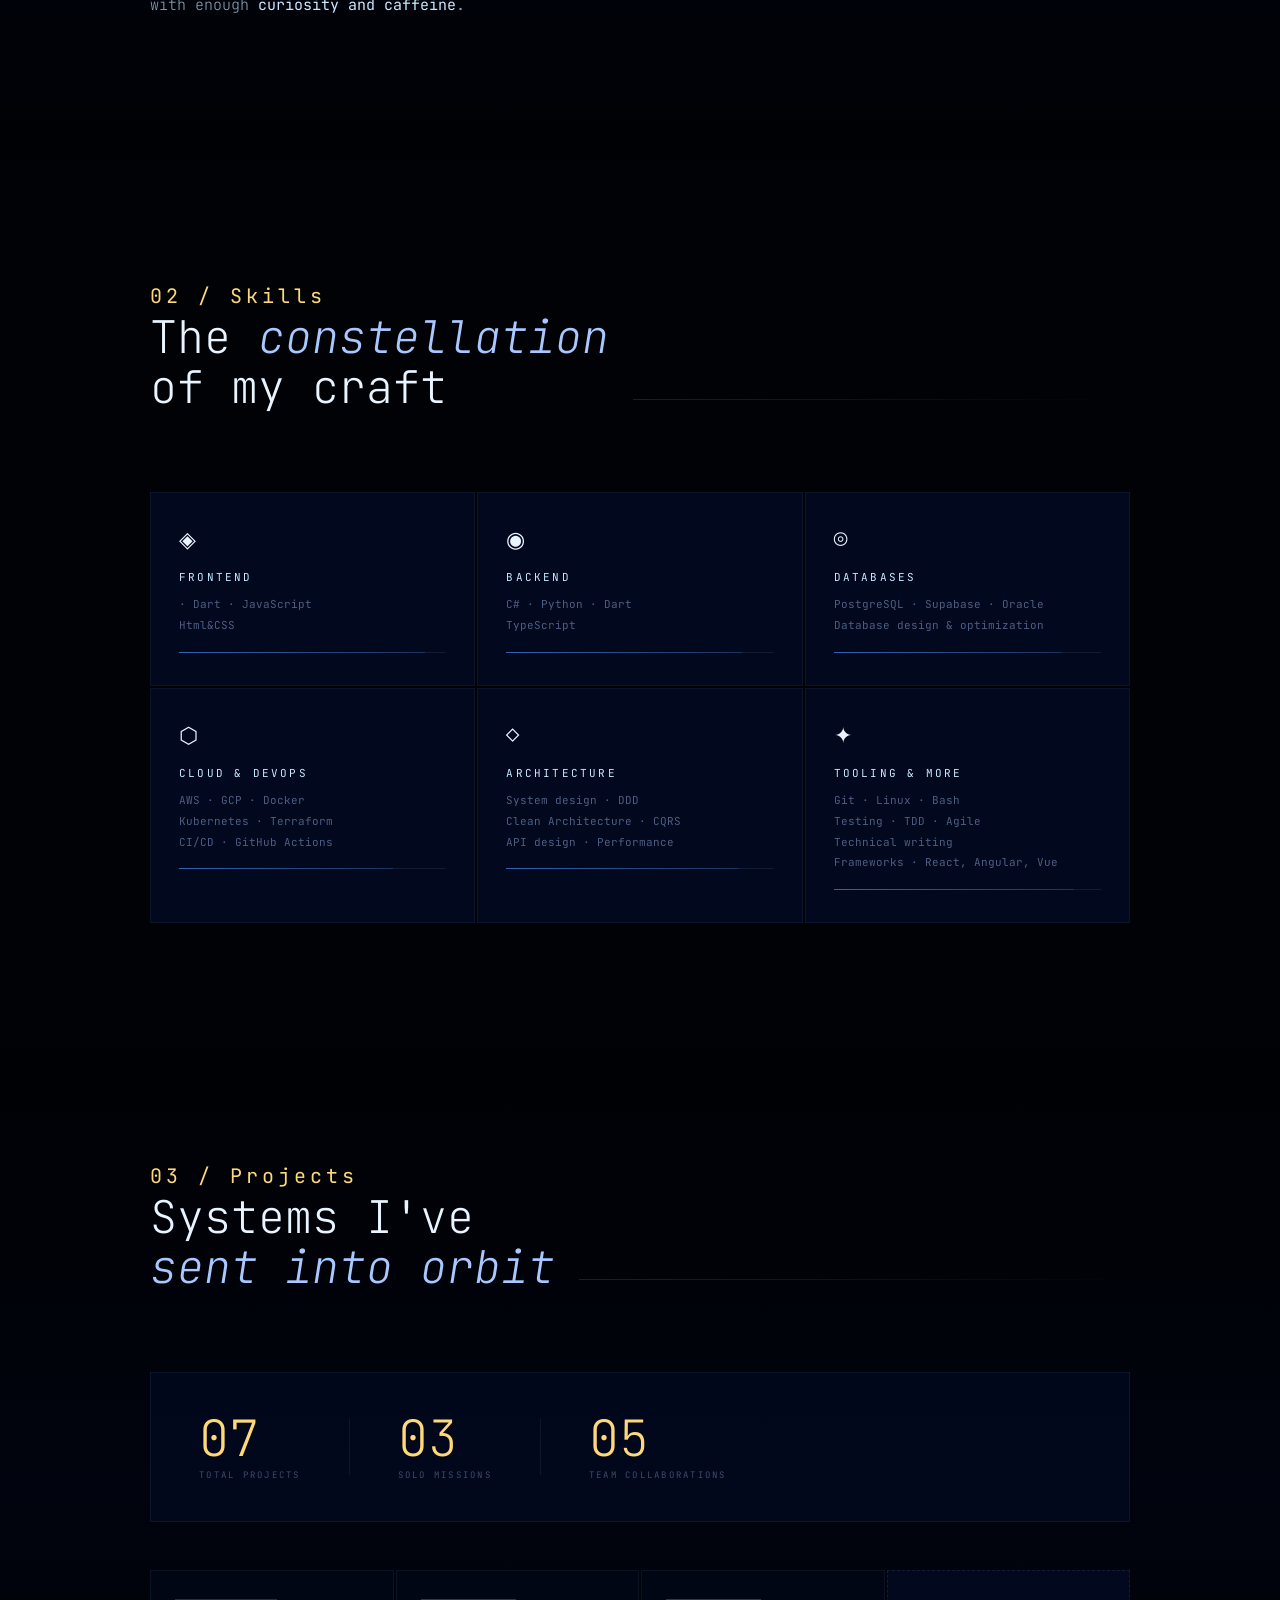
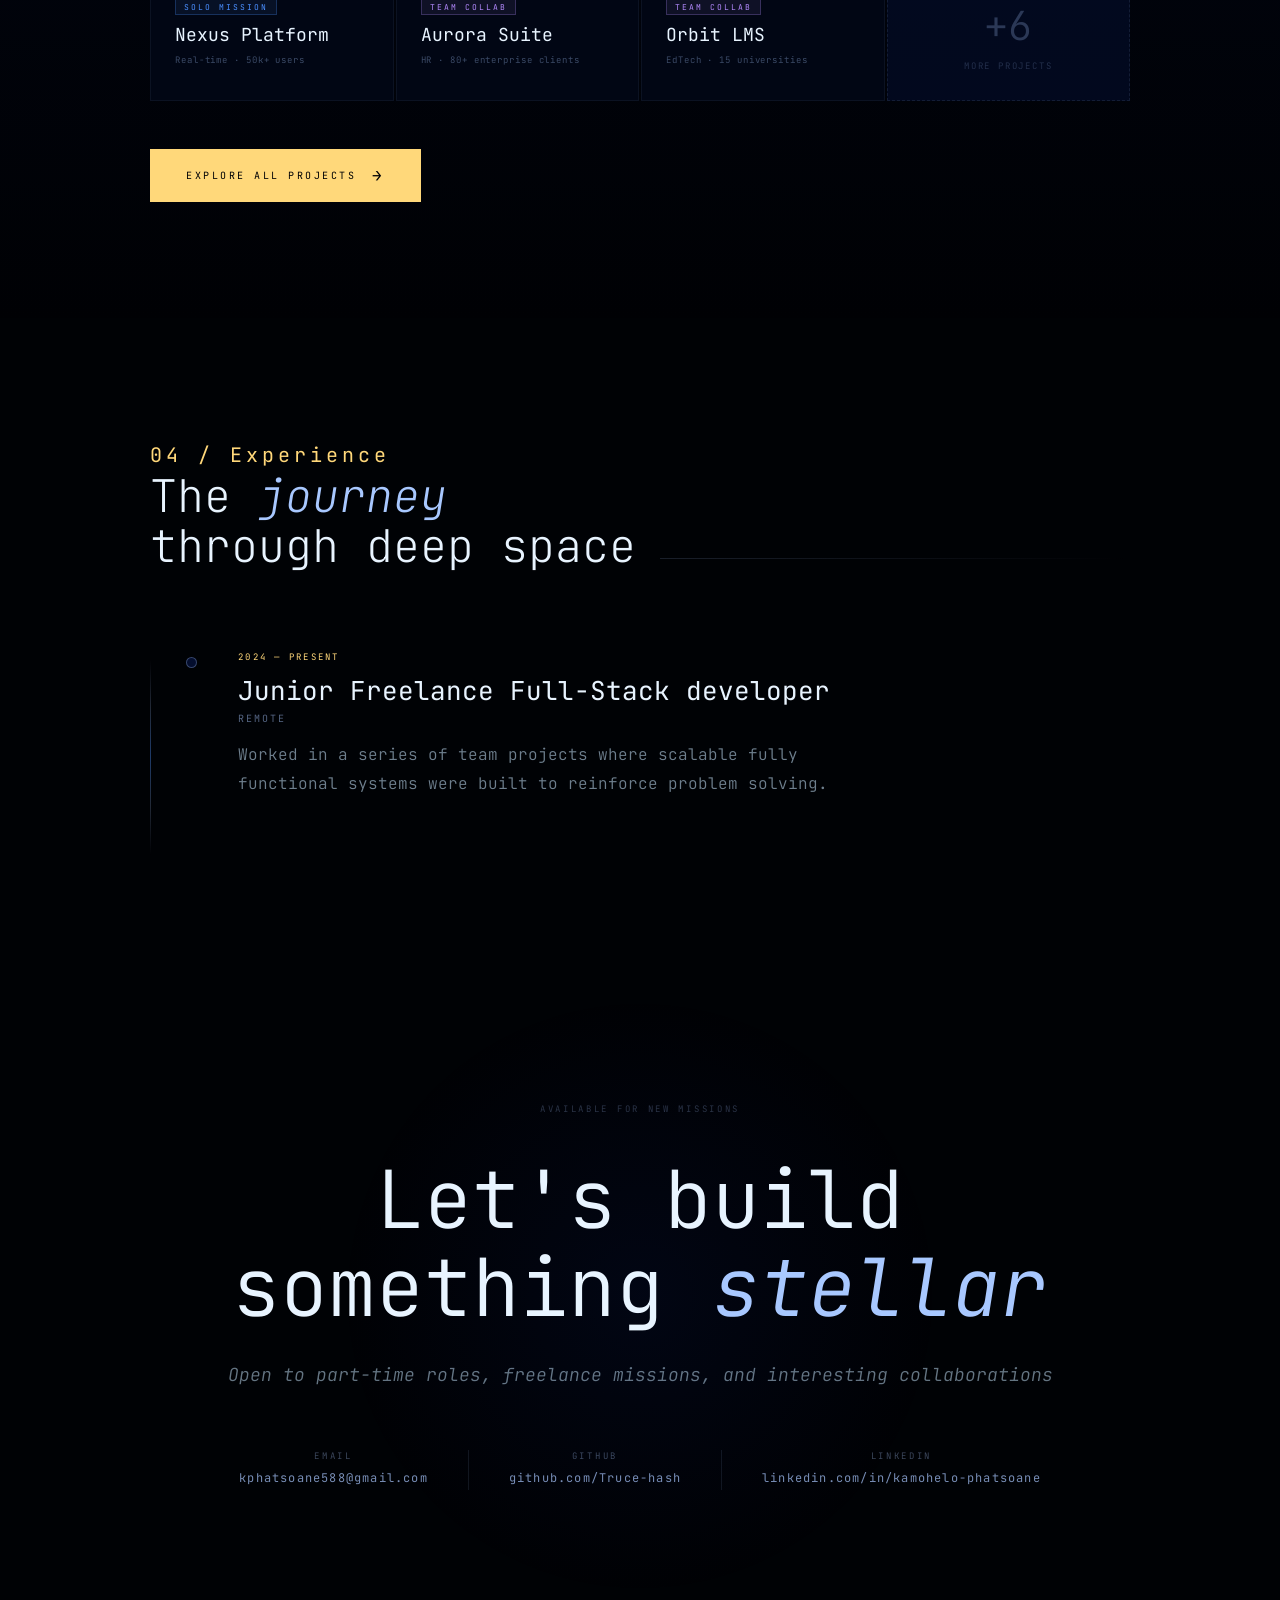
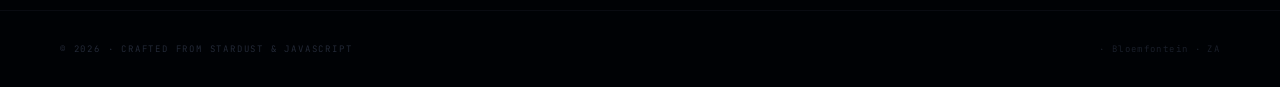
==== commit 5b5af86d: "Update project descriptions and skills in portfolio" ====
--- a/main/portfolio.html
+++ b/main/portfolio.html
@@ -38,14 +38,14 @@
   <!-- HERO -->
   <section id="hero">
     <div class="hero-content">
-      <div class="hero-tag">Software Engineer · Full-Stack Developer</div>
+      <div class="hero-tag">Aspiring Software Engineer · Full-Stack Developer</div>
       <h1 class="hero-name">
         Welcome, I'm<br>
         <em>Kamohelo Phatsoane</em>
       </h1>
-      <p class="hero-role">Full-Stack · Cloud · Systems Architecture</p>
+      <p class="hero-role">Full-Stack</p>
       <p class="hero-desc">
-        Crafting digital universes from backend constellations to frontend nebulae — each line of code a star in a larger story.
+        Crafting digital universes where each line of code is a star in a larger story.
       </p>
       <div class="hero-cta">
         <a href="#projects" class="btn-primary">View My Work</a>
@@ -121,19 +121,19 @@
         <div class="skill-node reveal">
           <span class="skill-icon">◈</span>
           <div class="skill-name">Frontend</div>
-          <div class="skill-items"> · Dart · JavaScript<br>Html&CSS · TypeScript<br>React · </div>
+          <div class="skill-items"> · Dart · JavaScript<br>Html&CSS</div>
           <div class="skill-bar"><div class="skill-bar-fill" style="width:92%"></div></div>
         </div>
         <div class="skill-node reveal">
           <span class="skill-icon">◉</span>
           <div class="skill-name">Backend</div>
-          <div class="skill-items">C# · Python · Dart<br>REST · GraphQL · gRPC<br>Microservices · Event-driven</div>
+          <div class="skill-items">C# · Python · Dart<br> TypeScript</div>
           <div class="skill-bar"><div class="skill-bar-fill" style="width:88%"></div></div>
         </div>
         <div class="skill-node reveal">
           <span class="skill-icon">◎</span>
           <div class="skill-name">Databases</div>
-          <div class="skill-items">PostgreSQL · Supabase · Oracle<br>Elasticsearch · Cassandra<br>Database design & optimization</div>
+          <div class="skill-items">PostgreSQL · Supabase · Oracle<br>Database design & optimization</div>
           <div class="skill-bar"><div class="skill-bar-fill" style="width:85%"></div></div>
         </div>
         <div class="skill-node reveal">
@@ -226,23 +226,11 @@
       </div>
       <div class="timeline">
         <div class="timeline-item reveal">
-          <div class="timeline-period">2022 — Present</div>
-          <div class="timeline-role">Senior Full-Stack Engineer</div>
-          <div class="timeline-company">Horizon Labs · Remote</div>
-          <p class="timeline-desc">Lead engineer on a distributed SaaS platform serving 200k users. Architected migration from monolith to microservices, reducing deployment time by 80% and improving system reliability to 99.98% uptime.</p>
-        </div>
-        <div class="timeline-item reveal">
-          <div class="timeline-period">2020 — 2022</div>
-          <div class="timeline-role">Full-Stack Developer</div>
-          <div class="timeline-company">Nebula Systems · Cape Town</div>
-          <p class="timeline-desc">Built real-time financial dashboards processing $50M+ in daily transactions. Implemented a custom WebSocket protocol reducing latency from 800ms to under 40ms across the entire data pipeline.</p>
-        </div>
-        <div class="timeline-item reveal">
-          <div class="timeline-period">2019 — 2020</div>
-          <div class="timeline-role">Frontend Engineer</div>
-          <div class="timeline-company">Orbit Digital · Bloemfontein</div>
-          <p class="timeline-desc">Developed accessible, performant React applications for enterprise clients. Established the company's first design system, adopted across 12 internal products and dramatically improving UI consistency.</p>
-        </div>
+          <div class="timeline-period">2024 — Present</div>
+          <div class="timeline-role">Junior Freelance Full-Stack developer</div>
+          <div class="timeline-company">Remote</div>
+          <p class="timeline-desc">Worked in a series of team projects where scalable fully functional systems were built to reinforce problem solving.</p>
+        </div>       
       </div>
     </div>
   </section>
@@ -252,7 +240,7 @@
     <div class="section-inner contact-inner">
       <p class="contact-coords reveal">Available for new missions</p>
       <h2 class="contact-title reveal">Let's build<br>something <em>stellar</em></h2>
-      <p class="contact-sub reveal">Open to full-time roles, freelance missions, and interesting collaborations</p>
+      <p class="contact-sub reveal">Open to part-time roles, freelance missions, and interesting collaborations</p>
       <div class="contact-links reveal">
         <a href="mailto:hello@example.com" class="contact-link">
           <span class="contact-link-label">Email</span>
@@ -268,11 +256,7 @@
           <span class="contact-link-label">LinkedIn</span>
           <span class="contact-link-value">linkedin.com/in/kamohelo-phatsoane</span>
         </a>
-        <div class="contact-divider"></div>
-        <a href="#" class="contact-link">
-          <span class="contact-link-label">CV / Résumé</span>
-          <span class="contact-link-value">Download PDF</span>
-        </a>
+        
       </div>
     </div>
   </section>
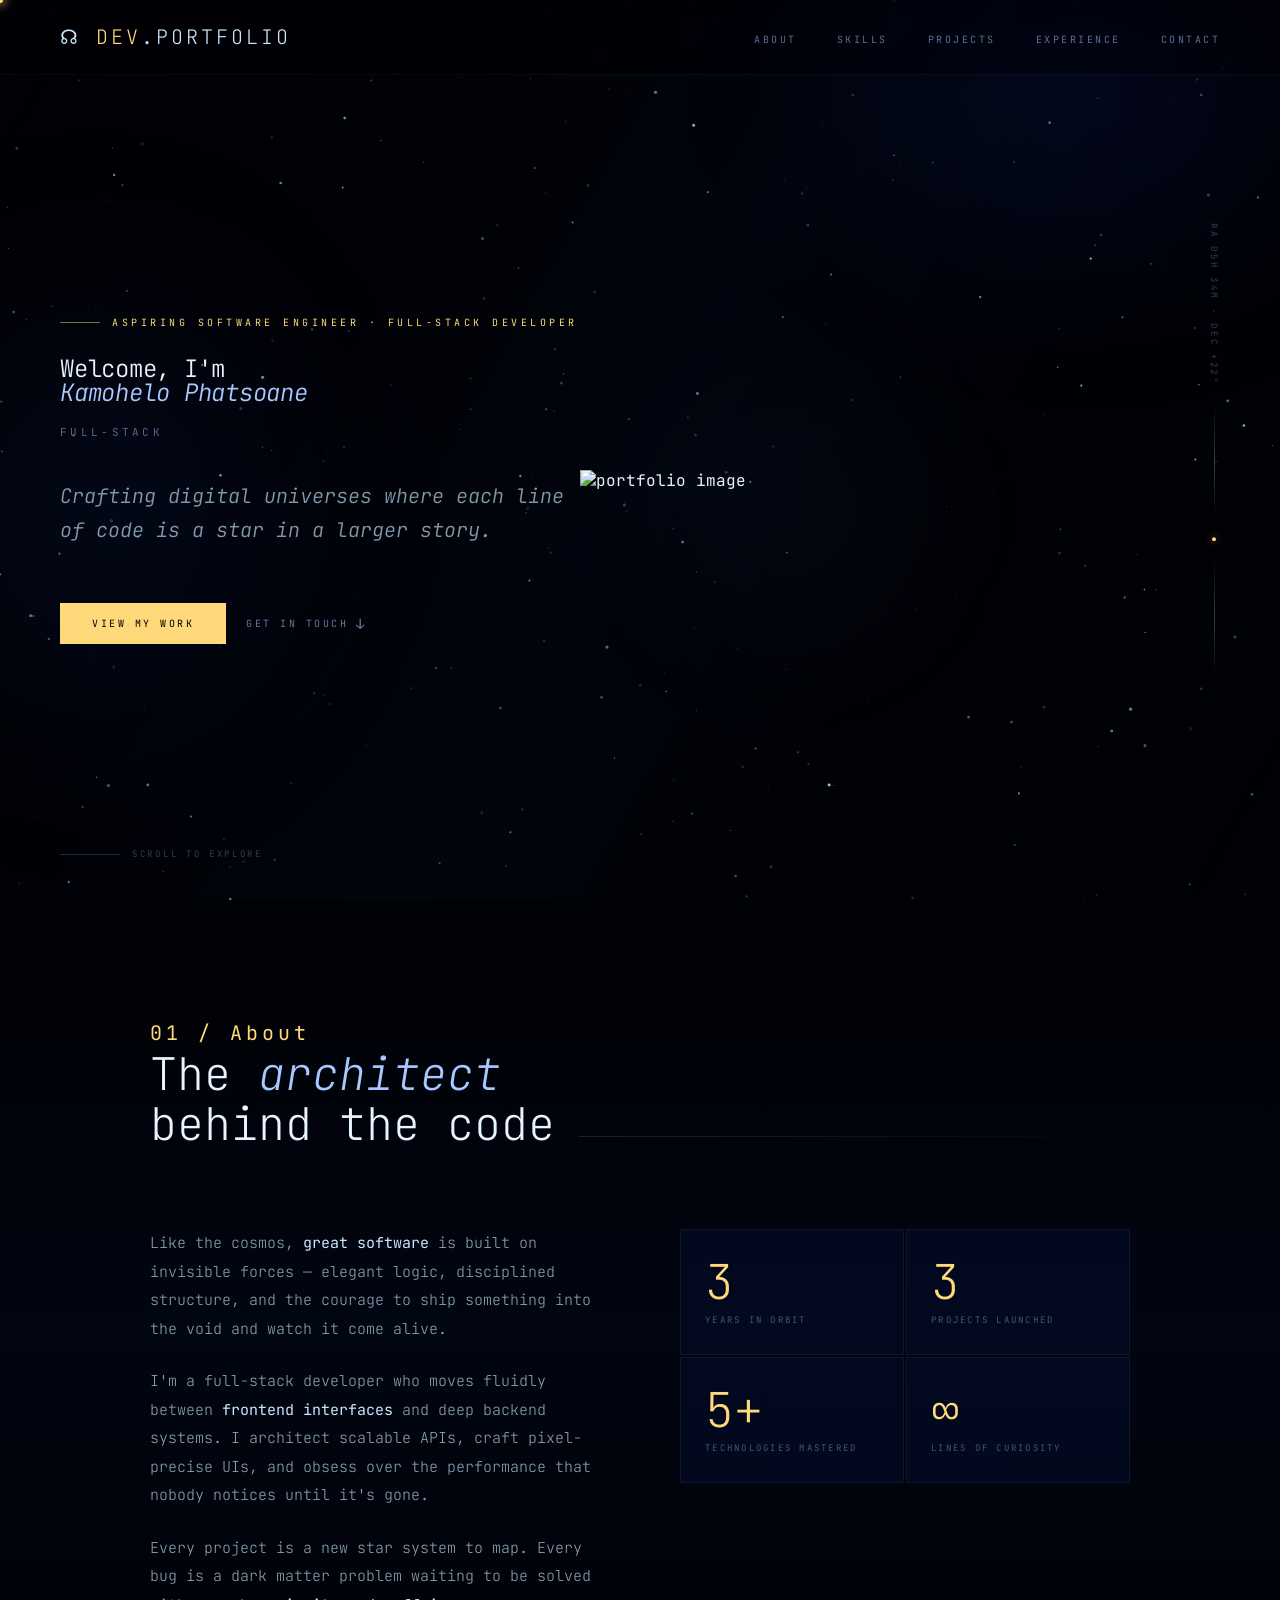
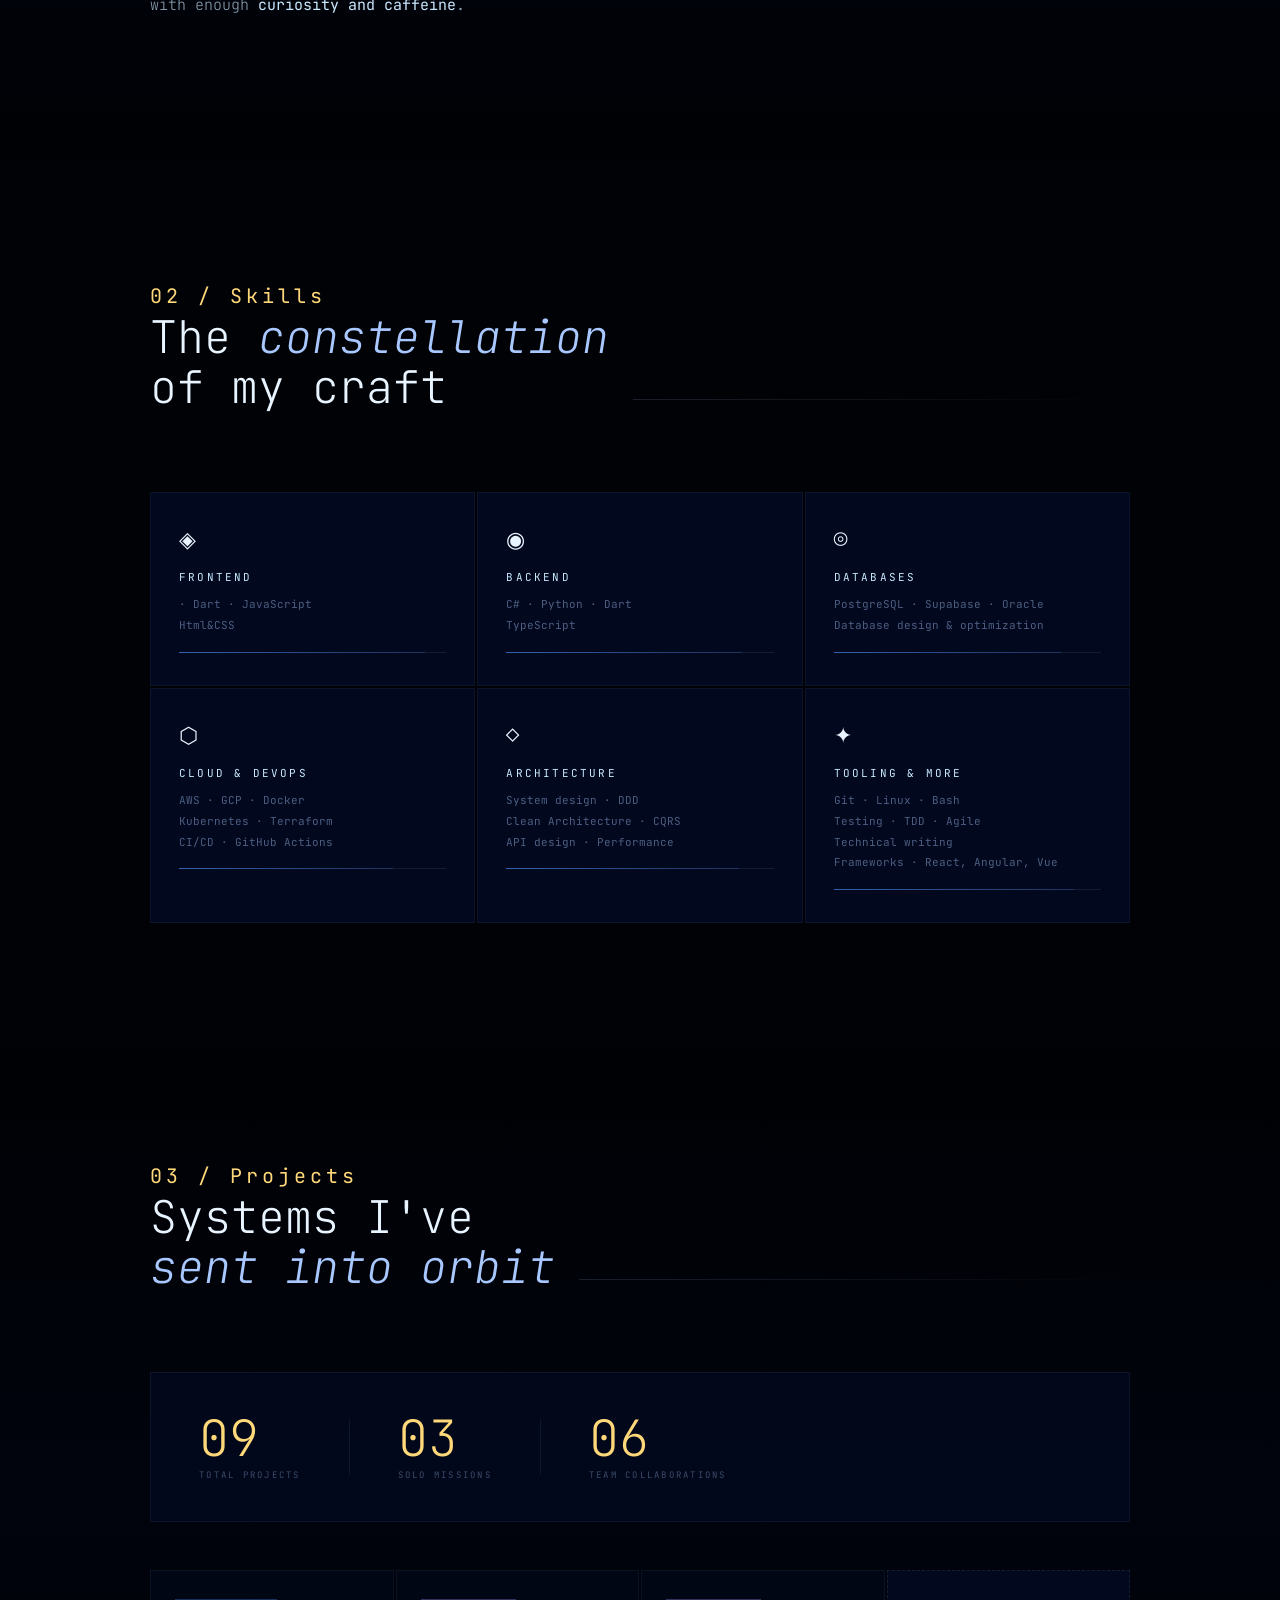
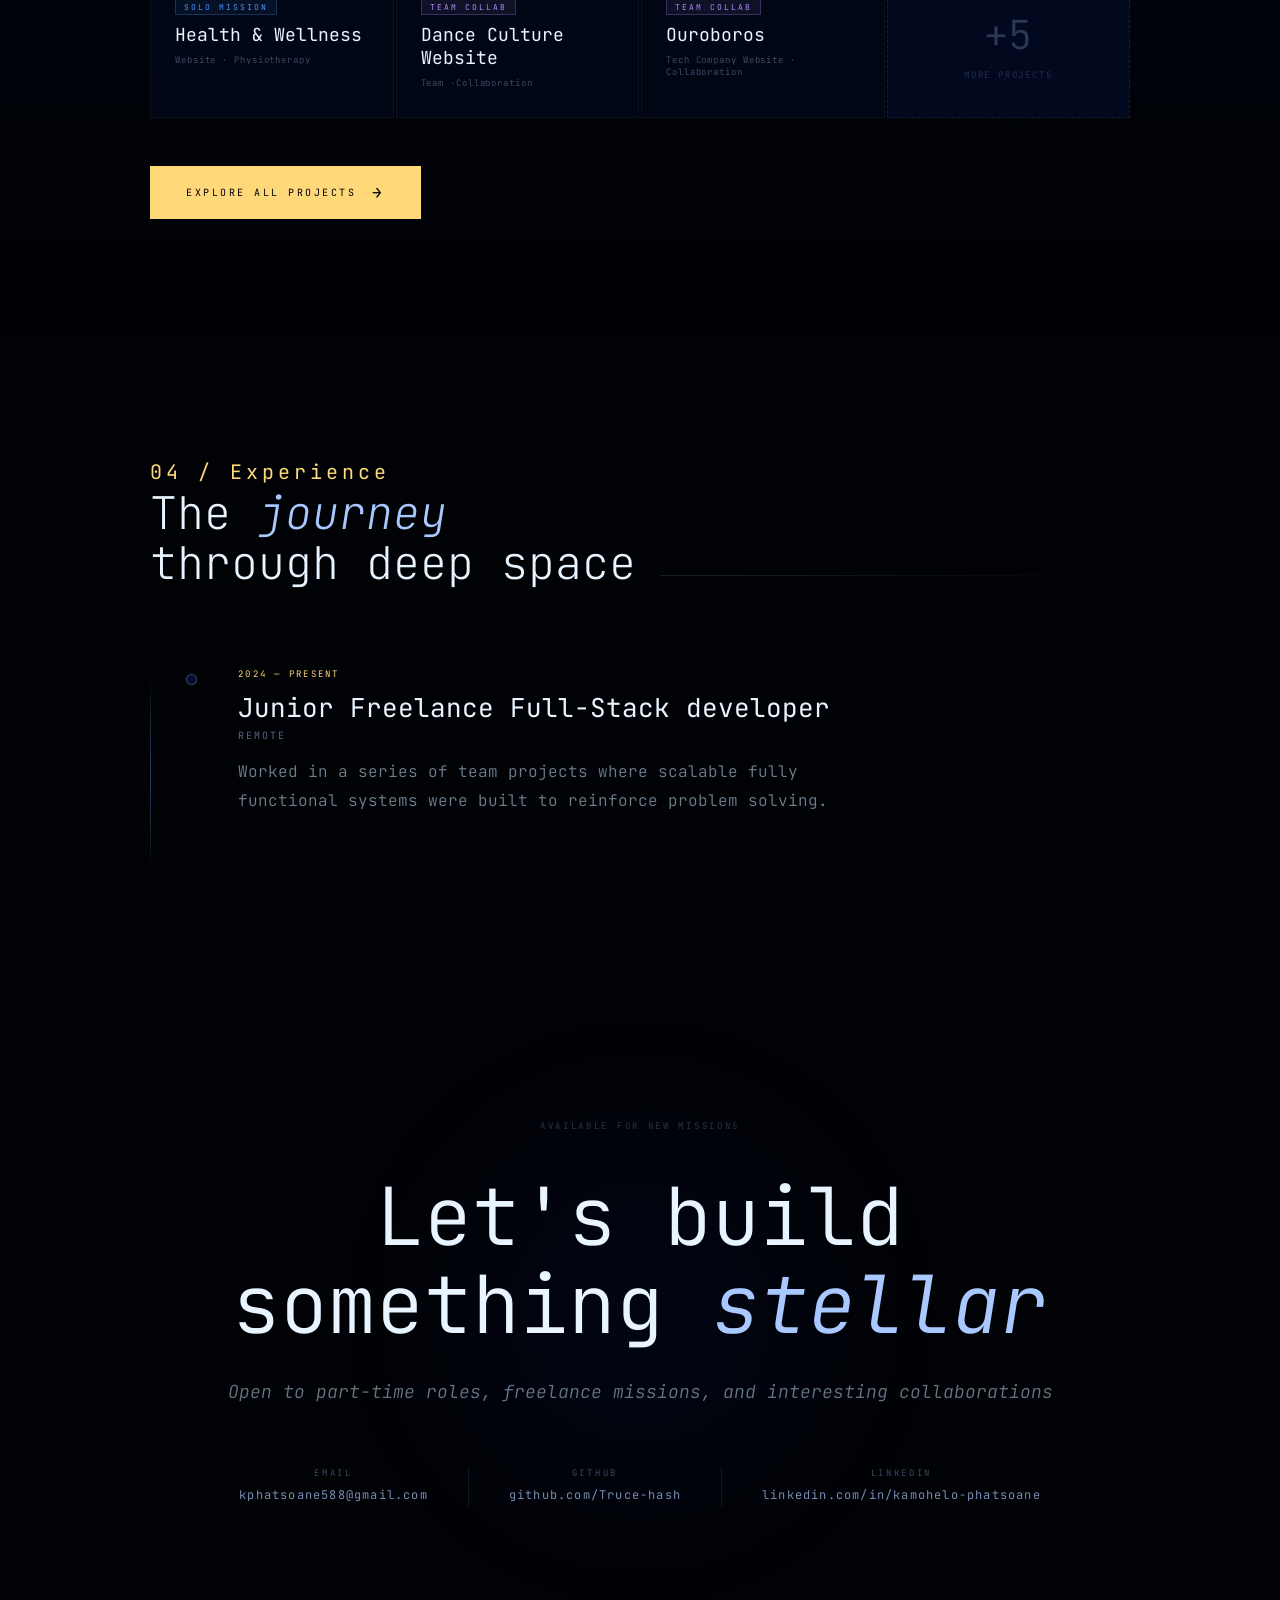
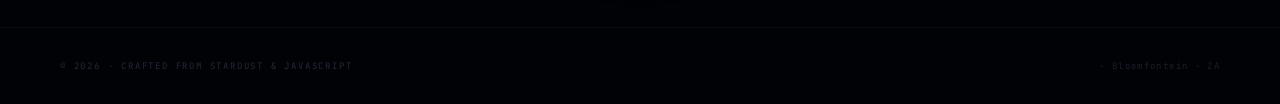
==== commit 5b397d25: "Update project statistics and replace portfolio images" ====
--- a/main/portfolio.html
+++ b/main/portfolio.html
@@ -64,7 +64,7 @@
     </div>
     <div></div>
     <div class="portfolio-image">
-      <img src="./assets/S (90).jpg" alt="portfolio image" height="500" width="500">
+      <img src="./assets/Kamohelov2.jpeg" alt="portfolio image" height="500" width="500">
 
     </div>
   </section>
@@ -171,7 +171,7 @@
       <div class="projects-teaser reveal">
         <div class="teaser-stats">
           <div class="teaser-stat">
-            <span class="teaser-num">07</span>
+            <span class="teaser-num">09</span>
             <span class="teaser-label">Total Projects</span>
           </div>
           <div class="teaser-divider"></div>
@@ -181,28 +181,28 @@
           </div>
           <div class="teaser-divider"></div>
           <div class="teaser-stat">
-            <span class="teaser-num">05</span>
+            <span class="teaser-num">06</span>
             <span class="teaser-label">Team Collaborations</span>
           </div>
         </div>
         <div class="teaser-preview">
           <div class="teaser-card">
             <div class="teaser-card-tag solo">Solo Mission</div>
-            <div class="teaser-card-name">Nexus Platform</div>
-            <div class="teaser-card-sub">Real-time · 50k+ users</div>
+            <div class="teaser-card-name">Health & Wellness</div>
+            <div class="teaser-card-sub">Website · Physiotherapy</div>
           </div>
           <div class="teaser-card">
             <div class="teaser-card-tag collab">Team Collab</div>
-            <div class="teaser-card-name">Aurora Suite</div>
-            <div class="teaser-card-sub">HR · 80+ enterprise clients</div>
+            <div class="teaser-card-name">Dance Culture Website</div>
+            <div class="teaser-card-sub">Team ·Collaboration</div>
           </div>
           <div class="teaser-card">
             <div class="teaser-card-tag collab">Team Collab</div>
-            <div class="teaser-card-name">Orbit LMS</div>
-            <div class="teaser-card-sub">EdTech · 15 universities</div>
+            <div class="teaser-card-name">Ouroboros</div>
+            <div class="teaser-card-sub">Tech Company Website · Collaboration</div>
           </div>
           <div class="teaser-card teaser-card-more">
-            <div class="teaser-more-num">+6</div>
+            <div class="teaser-more-num">+5</div>
             <div class="teaser-more-label">more projects</div>
           </div>
         </div>
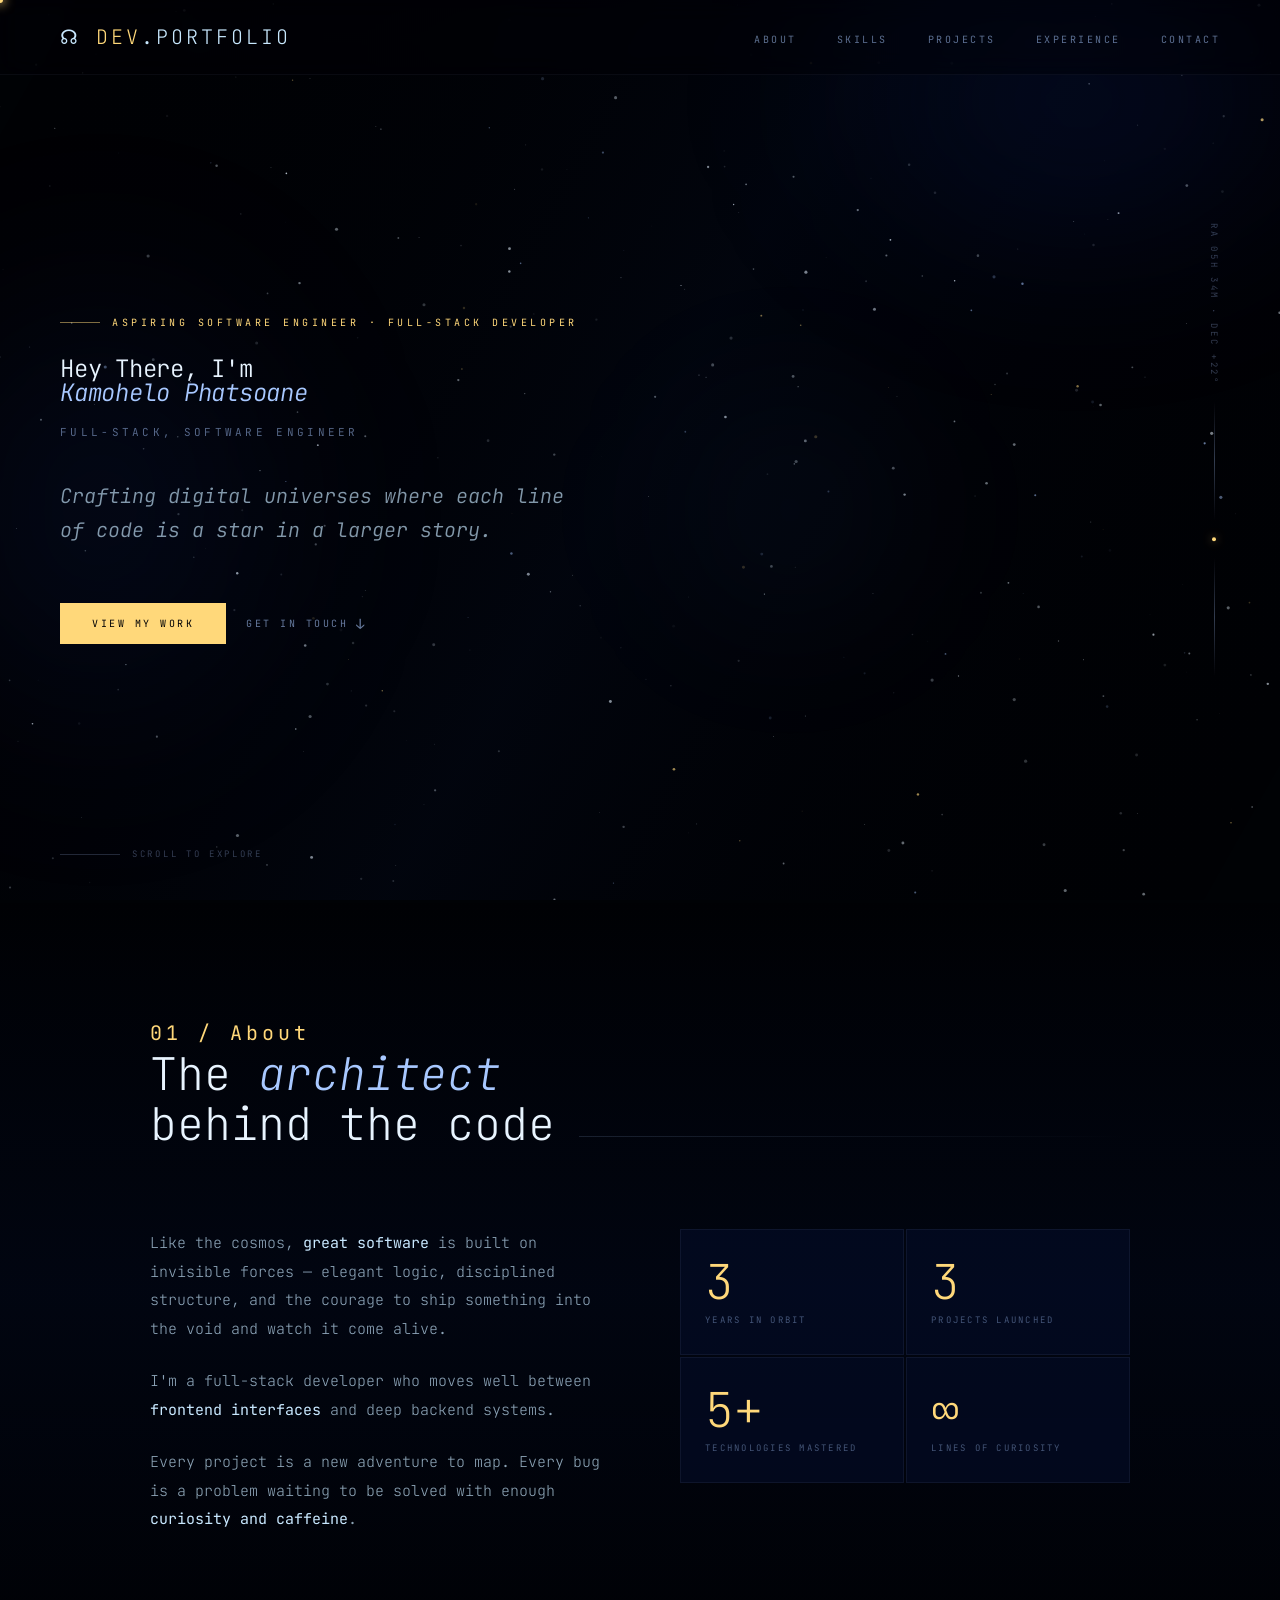
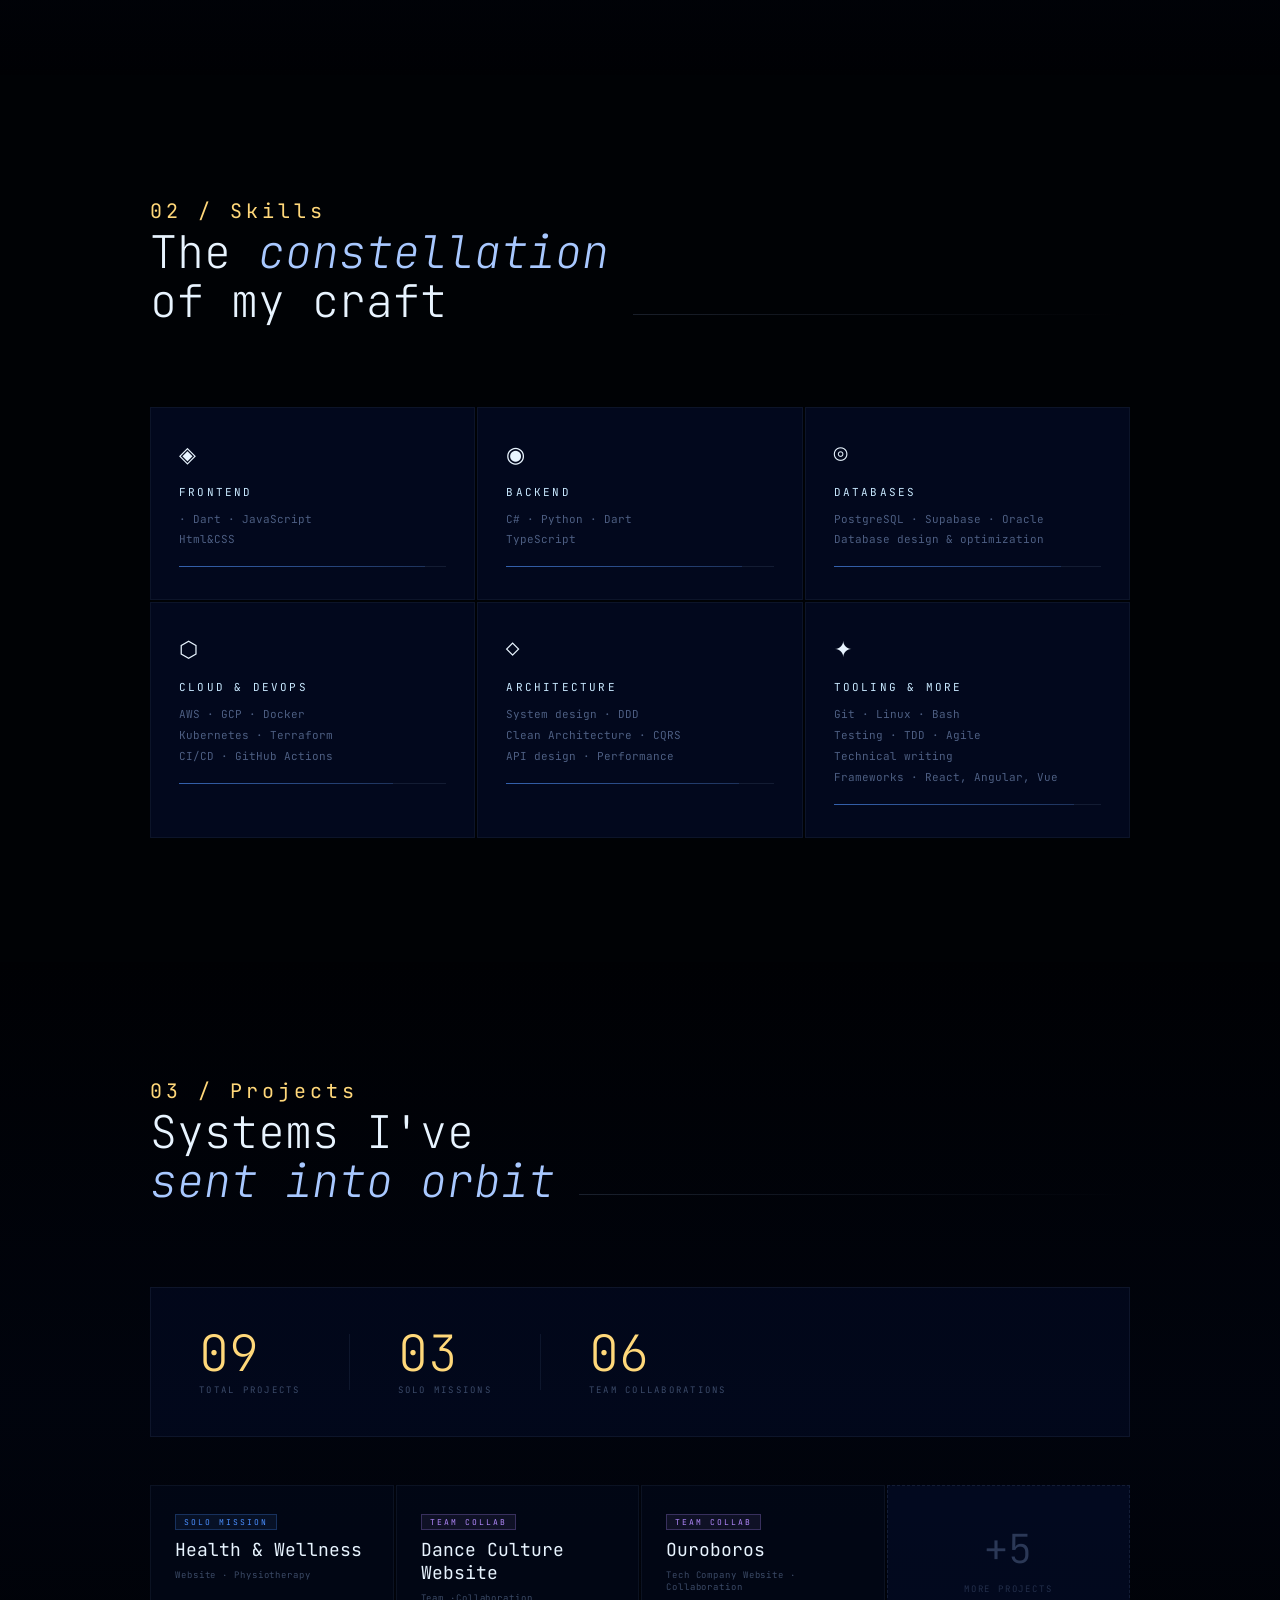
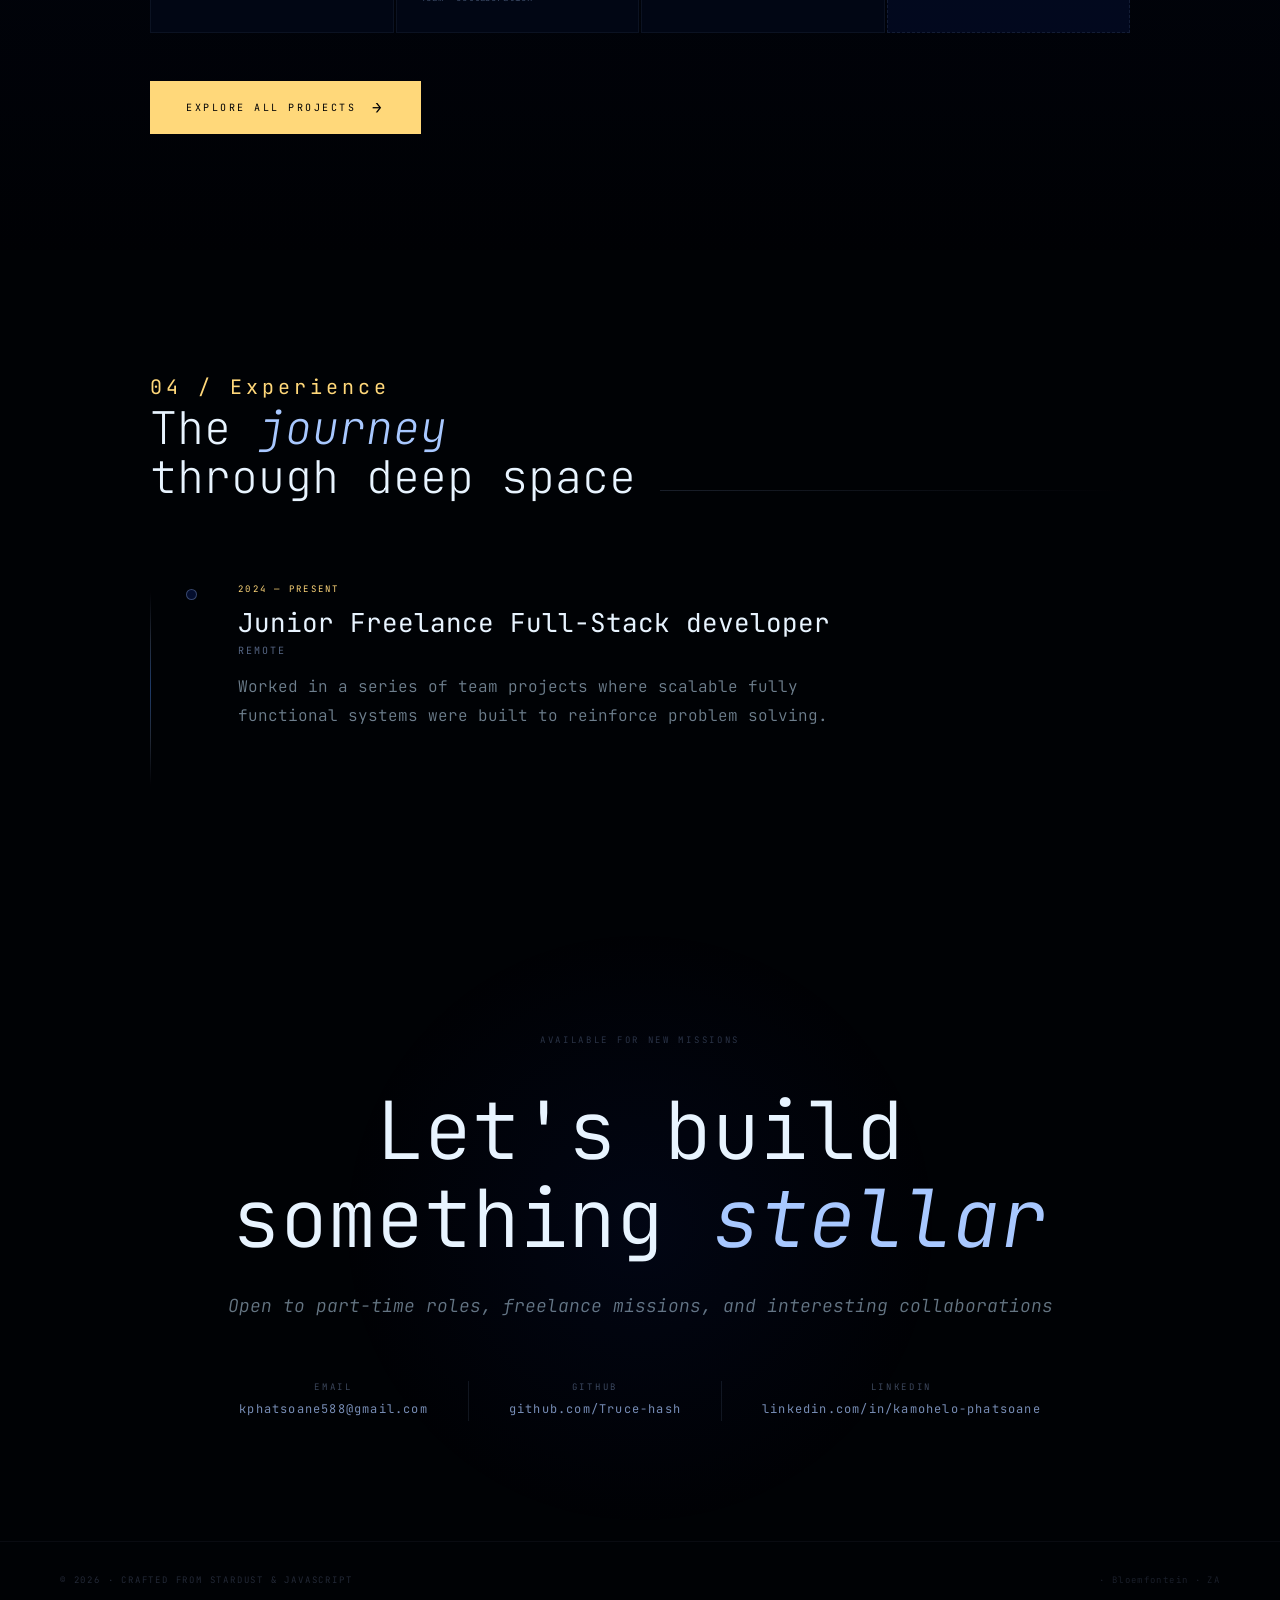
==== commit 0e84cc8a: "Revise hero section text and update about section for clarity and engagement" ====
--- a/main/portfolio.html
+++ b/main/portfolio.html
@@ -40,10 +40,10 @@
     <div class="hero-content">
       <div class="hero-tag">Aspiring Software Engineer · Full-Stack Developer</div>
       <h1 class="hero-name">
-        Welcome, I'm<br>
+        Hey There, I'm<br>
         <em>Kamohelo Phatsoane</em>
       </h1>
-      <p class="hero-role">Full-Stack</p>
+      <p class="hero-role">Full-Stack, Software Engineer</p>
       <p class="hero-desc">
         Crafting digital universes where each line of code is a star in a larger story.
       </p>
@@ -63,10 +63,7 @@
       Scroll to explore
     </div>
     <div></div>
-    <div class="portfolio-image">
-      <img src="./assets/Kamohelov2.jpeg" alt="portfolio image" height="500" width="500">
-
-    </div>
+    
   </section>
 
   <!-- ABOUT -->
@@ -82,8 +79,8 @@
       <div class="about-grid">
         <div class="about-text reveal">
           <p>Like the cosmos, <strong>great software</strong> is built on invisible forces — elegant logic, disciplined structure, and the courage to ship something into the void and watch it come alive.</p>
-          <p>I'm a full-stack developer who moves fluidly between <strong>frontend interfaces</strong> and deep backend systems. I architect scalable APIs, craft pixel-precise UIs, and obsess over the performance that nobody notices until it's gone.</p>
-          <p>Every project is a new star system to map. Every bug is a dark matter problem waiting to be solved with enough <strong>curiosity and caffeine</strong>.</p>
+          <p>I'm a full-stack developer who moves well between <strong>frontend interfaces</strong> and deep backend systems.</p>
+          <p>Every project is a new adventure to map. Every bug is a problem waiting to be solved with enough <strong>curiosity and caffeine</strong>.</p>
         </div>
         <div class="about-stats reveal">
           <div class="stat-card">
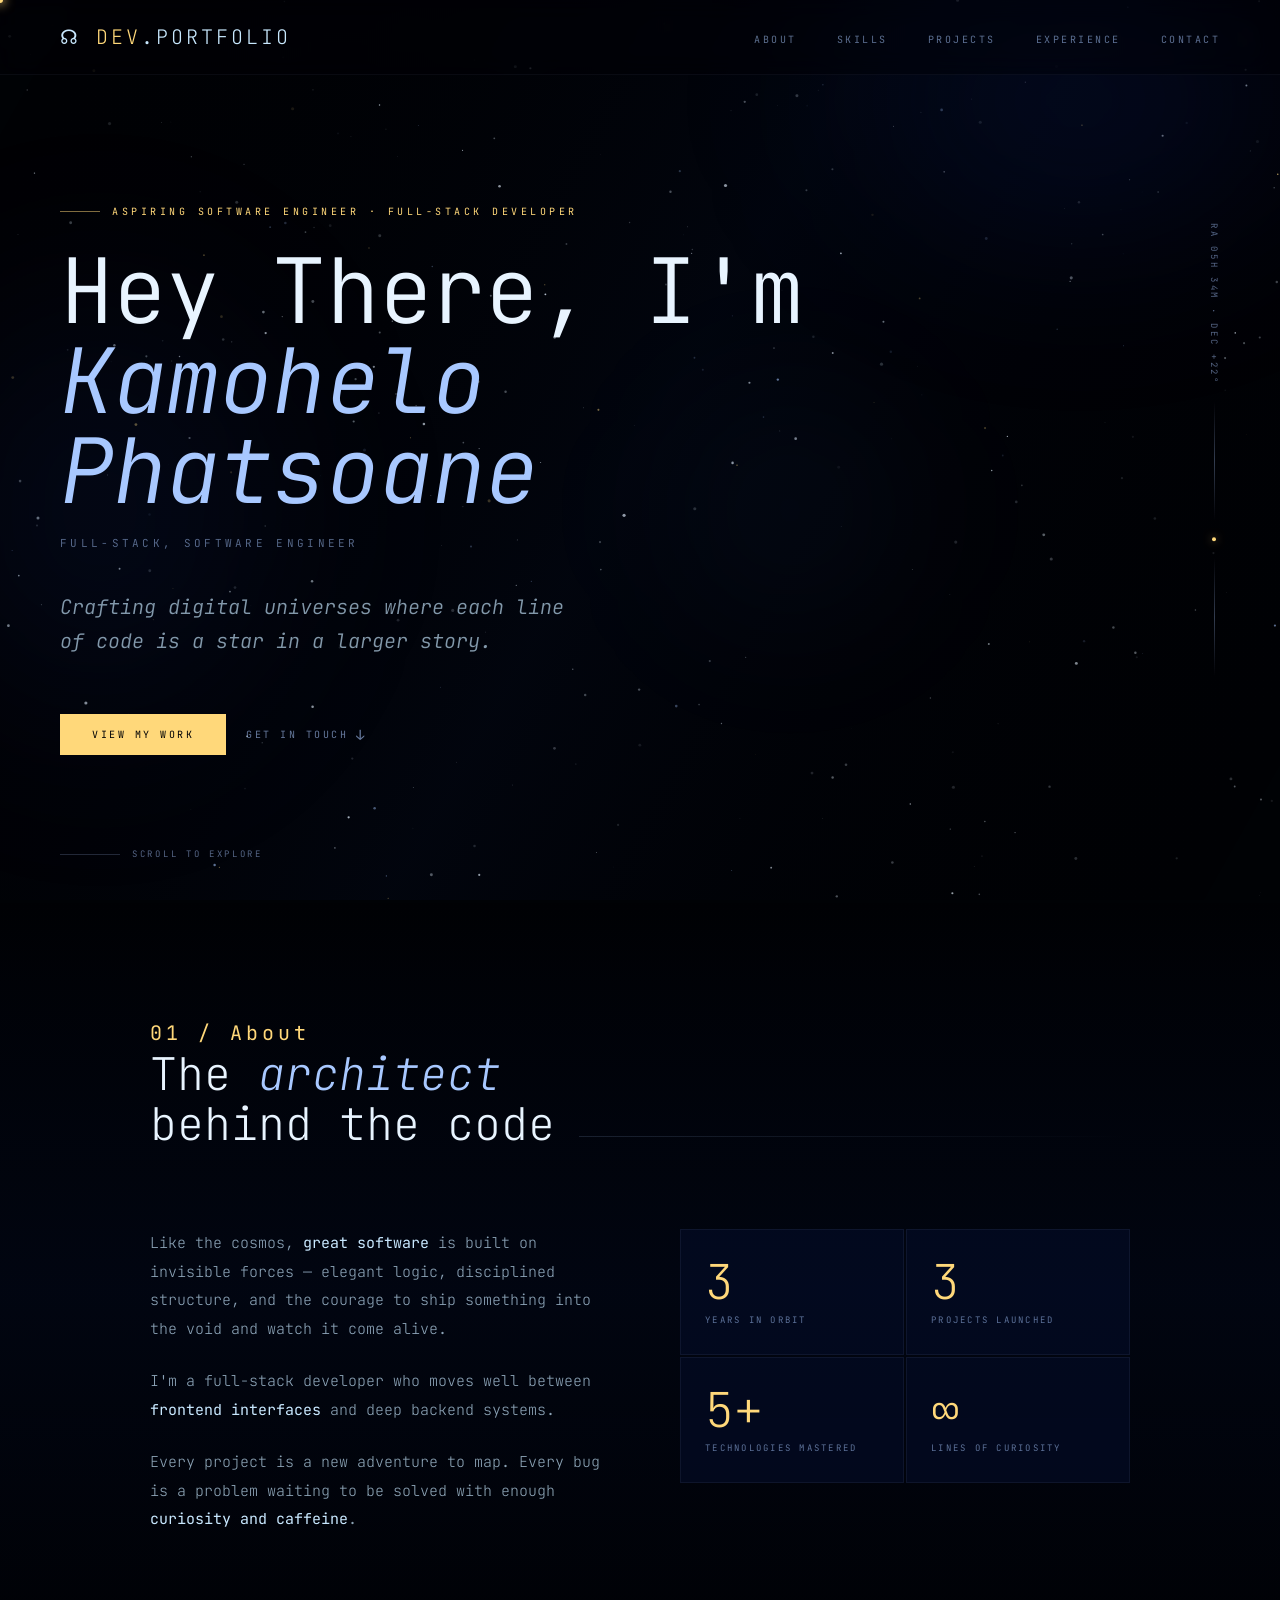
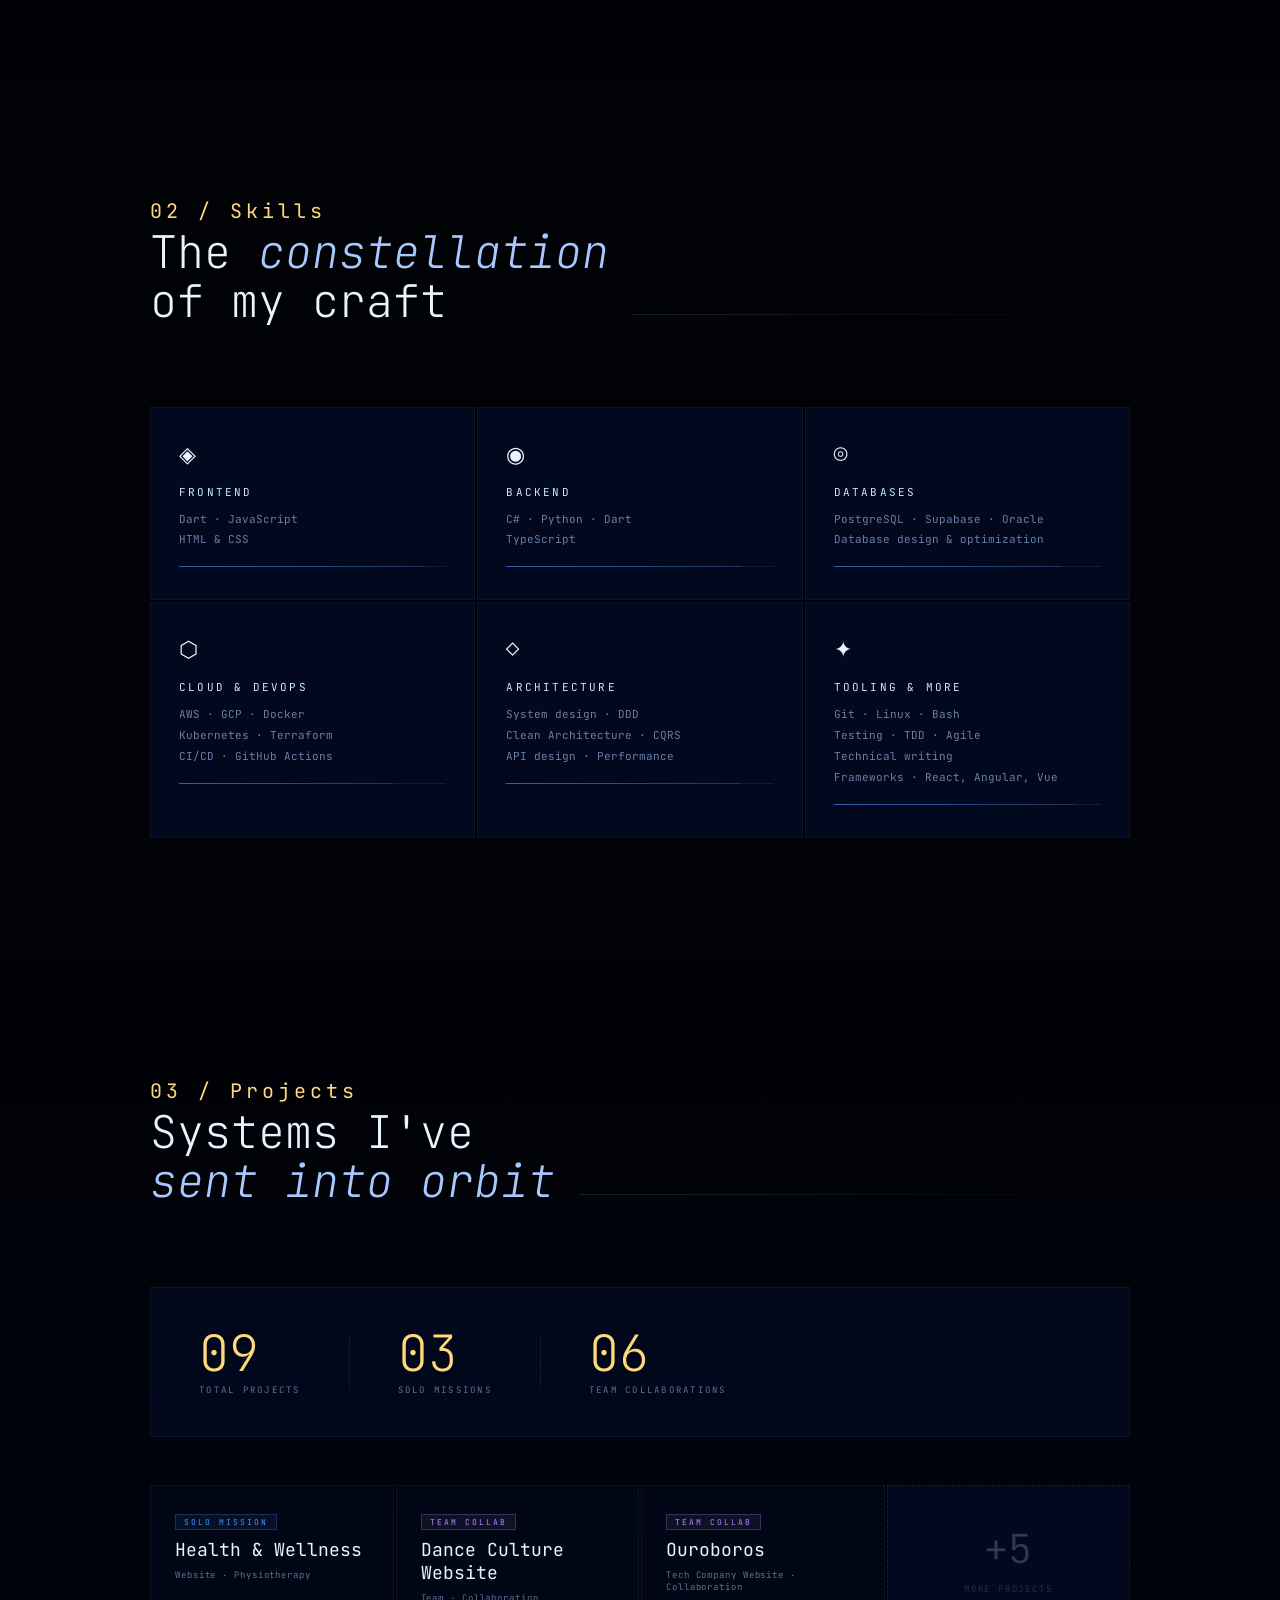
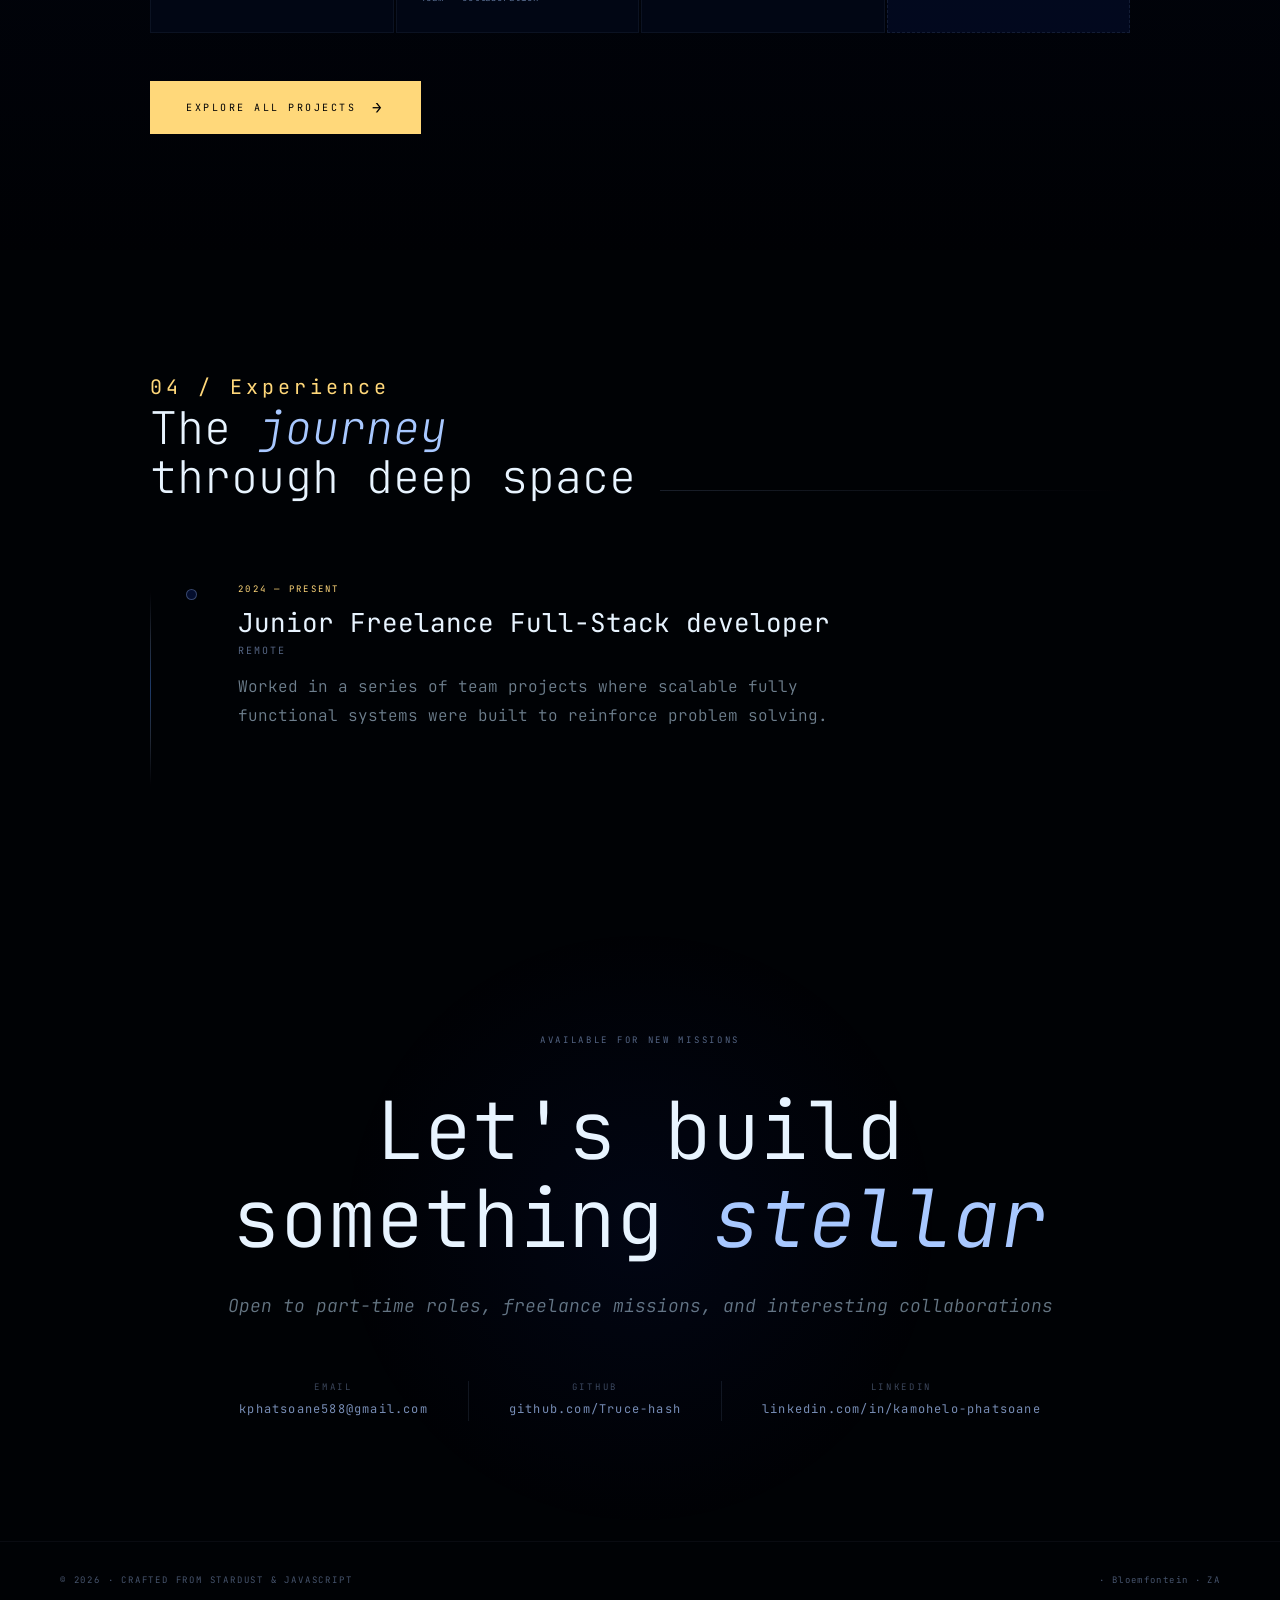
==== commit 5704a63c: "Enhance project and portfolio pages with improved metadata, styling, and functionality; add shared s" ====
--- a/main/portfolio.html
+++ b/main/portfolio.html
@@ -3,12 +3,14 @@
 <head>
 <meta charset="UTF-8">
 <meta name="viewport" content="width=device-width, initial-scale=1.0">
-<title>Portfolio — Kamohelo Phatsoane</title>
+<title>Kamohelo Phatsoane</title>
+<meta name="description" content="Kamohelo Phatsoane — aspiring full-stack software engineer. Projects, skills and contact details.">
+<meta name="theme-color" content="#000205">
 <link rel="preconnect" href="https://fonts.googleapis.com">
 <link rel="preconnect" href="https://fonts.gstatic.com" crossorigin>
-<link href="https://fonts.googleapis.com/css2?family=Cormorant+Garamond:ital,wght@0,300;0,400;0,600;1,300;1,400&family=Space+Mono:wght@400;700&display=swap" rel="stylesheet">
-<link href="https://fonts.googleapis.com/css2?family=JetBrains+Mono:ital,wght@0,100..800;1,100..800&family=Montserrat:ital,wght@0,100..900;1,100..900&family=Roboto+Slab:wght@100..900&family=Space+Grotesk:wght@300..700&display=swap" rel="stylesheet">
+<link href="https://fonts.googleapis.com/css2?family=JetBrains+Mono:ital,wght@0,200;0,300;0,400;1,200;1,300;1,400&display=swap" rel="stylesheet">
 <link rel="stylesheet" href="portfolioStyle.css">
+<link rel="stylesheet" href="shared.css">
 
 </head>
 <body>
@@ -24,13 +26,14 @@
 <!-- NAV -->
 <nav id="nav">
   <a class="nav-logo" href="#hero">&#9738; <span>DEV</span>.PORTFOLIO</a>
-  <ul class="nav-links">
+  <ul class="nav-links" id="nav-links">
     <li><a href="#about">About</a></li>
     <li><a href="#skills">Skills</a></li>
     <li><a href="#projects">Projects</a></li>
     <li><a href="#experience">Experience</a></li>
     <li><a href="#contact">Contact</a></li>
   </ul>
+  <button class="nav-toggle" aria-label="Toggle menu" aria-expanded="false" aria-controls="nav-links"><span></span><span></span><span></span></button>
 </nav>
 
 <main>
@@ -62,8 +65,6 @@
       <div class="scroll-line"></div>
       Scroll to explore
     </div>
-    <div></div>
-    
   </section>
 
   <!-- ABOUT -->
@@ -118,13 +119,13 @@
         <div class="skill-node reveal">
           <span class="skill-icon">◈</span>
           <div class="skill-name">Frontend</div>
-          <div class="skill-items"> · Dart · JavaScript<br>Html&CSS</div>
+          <div class="skill-items">Dart · JavaScript<br>HTML & CSS</div>
           <div class="skill-bar"><div class="skill-bar-fill" style="width:92%"></div></div>
         </div>
         <div class="skill-node reveal">
           <span class="skill-icon">◉</span>
           <div class="skill-name">Backend</div>
-          <div class="skill-items">C# · Python · Dart<br> TypeScript</div>
+          <div class="skill-items">C# · Python · Dart<br>TypeScript</div>
           <div class="skill-bar"><div class="skill-bar-fill" style="width:88%"></div></div>
         </div>
         <div class="skill-node reveal">
@@ -148,7 +149,7 @@
         <div class="skill-node reveal">
           <span class="skill-icon">✦</span>
           <div class="skill-name">Tooling & More</div>
-          <div class="skill-items">Git · Linux · Bash<br>Testing · TDD · Agile<br>Technical writing<br>Frameworks · React, Angular, Vue </div>
+          <div class="skill-items">Git · Linux · Bash<br>Testing · TDD · Agile<br>Technical writing<br>Frameworks · React, Angular, Vue</div>
           <div class="skill-bar"><div class="skill-bar-fill" style="width:90%"></div></div>
         </div>
       </div>
@@ -191,7 +192,7 @@
           <div class="teaser-card">
             <div class="teaser-card-tag collab">Team Collab</div>
             <div class="teaser-card-name">Dance Culture Website</div>
-            <div class="teaser-card-sub">Team ·Collaboration</div>
+            <div class="teaser-card-sub">Team · Collaboration</div>
           </div>
           <div class="teaser-card">
             <div class="teaser-card-tag collab">Team Collab</div>
@@ -239,17 +240,17 @@
       <h2 class="contact-title reveal">Let's build<br>something <em>stellar</em></h2>
       <p class="contact-sub reveal">Open to part-time roles, freelance missions, and interesting collaborations</p>
       <div class="contact-links reveal">
-        <a href="mailto:hello@example.com" class="contact-link">
+        <a href="mailto:kphatsoane588@gmail.com" class="contact-link">
           <span class="contact-link-label">Email</span>
           <span class="contact-link-value">kphatsoane588@gmail.com</span>
         </a>
         <div class="contact-divider"></div>
-        <a href="https://github.com/Truce-hash" target="_blank" class="contact-link">
+        <a href="https://github.com/Truce-hash" target="_blank" rel="noopener noreferrer" class="contact-link">
           <span class="contact-link-label">GitHub</span>
           <span class="contact-link-value">github.com/Truce-hash</span>
         </a>
         <div class="contact-divider"></div>
-        <a href="https://www.linkedin.com/in/kamohelo-phatsoane-2650883b6" target="_blank" class="contact-link">
+        <a href="https://www.linkedin.com/in/kamohelo-phatsoane-2650883b6" target="_blank" rel="noopener noreferrer" class="contact-link">
           <span class="contact-link-label">LinkedIn</span>
           <span class="contact-link-value">linkedin.com/in/kamohelo-phatsoane</span>
         </a>
@@ -265,7 +266,8 @@
   <span class="footer-coords">· Bloemfontein · ZA</span>
 </footer>
 
+<script src="shared.js"></script>
 <script src="portfolioScript.js"></script>
 
 </body>
-</html>
+</html>
--- a/main/portfolioStyle.css
+++ b/main/portfolioStyle.css
@@ -106,7 +106,7 @@
     transition: background 0.3s;
   }
   .nav-logo {
-    font-family: 'JetBrains Mono', serif;
+    font-family: 'JetBrains Mono', monospace;
     font-size: 20px;
     font-weight: 200;
     color: var(--star-cold);
@@ -168,8 +168,8 @@
     opacity: 0.5;
   }
   .hero-name {
-    font-family: 'JetBrains Mono', serif;
-    font-size: clamp(50, 8vw, 90);
+    font-family: 'JetBrains Mono', monospace;
+    font-size: clamp(40px, 8vw, 90px);
     font-weight: 300;
     line-height: 1.0;
     letter-spacing: -0.01em;
@@ -192,7 +192,7 @@
   }
   .hero-desc {
     margin-top: 40px;
-    font-family: 'JetBrains Mono', serif;
+    font-family: 'JetBrains Mono', monospace;
     font-size: 20px;
     font-weight: 300;
     font-style: italic;
@@ -313,7 +313,7 @@
     margin-bottom: 4px;
   }
   .section-title {
-    font-family: 'JetBrains Mono', serif;
+    font-family: 'JetBrains Mono', monospace;
     font-size: clamp(25px, 5vw, 45px);
     font-weight: 200;
     line-height: 1.1;
@@ -331,7 +331,7 @@
     align-items: start;
   }
   .about-text p {
-    font-family: 'JetBrains Mono', serif;
+    font-family: 'JetBrains Mono', monospace;
     font-size: 15px;
     font-weight: 200;
     line-height: 1.9;
@@ -364,7 +364,7 @@
   .stat-card:hover { border-color: rgba(168,200,255,0.2); }
   .stat-card:hover::before { opacity: 1; }
   .stat-num {
-    font-family: 'JetBrains Mono', serif;
+    font-family: 'JetBrains Mono', monospace;
     font-size: 48px;
     font-weight: 200;
     color: var(--star-gold);
@@ -442,7 +442,7 @@
     transform-origin: left;
     transition: transform 1s cubic-bezier(0.4,0,0.2,1);
   }
-  .skill-node.visible .skill-bar-fill { transform: scaleX(1); }
+  .skill-node.in .skill-bar-fill { transform: scaleX(1); }
 
   /* PROJECTS */
   #projects { background: linear-gradient(to bottom, transparent, rgba(4,14,46,0.2), transparent); }
@@ -495,7 +495,7 @@
     letter-spacing: 0.1em;
   }
   .project-title {
-    font-family: 'JetBrains Mono', serif;
+    font-family: 'JetBrains Mono', monospace;
     font-size: 28px;
     font-weight: 400;
     color: var(--star-white);
@@ -574,7 +574,7 @@
     margin-bottom: 10px;
   }
   .timeline-role {
-    font-family: 'JetBrains Mono', serif;
+    font-family: 'JetBrains Mono', monospace;
     font-size: 26px;
     font-weight: 400;
     color: var(--star-white);
@@ -588,7 +588,7 @@
     margin-bottom: 16px;
   }
   .timeline-desc {
-    font-family: 'JetBrains Mono', serif;
+    font-family: 'JetBrains Mono', monospace;
     font-size: 16px;
     font-weight: 300;
     line-height: 1.8;
@@ -620,7 +620,7 @@
     text-transform: uppercase;
   }
   .contact-title {
-    font-family: 'JetBrains Mono', serif;
+    font-family: 'JetBrains Mono', monospace;
     font-size: clamp(44px, 7vw, 80px);
     font-weight: 300;
     line-height: 1.1;
@@ -628,7 +628,7 @@
   }
   .contact-title em { font-style: italic; color: var(--star-blue); }
   .contact-sub {
-    font-family: 'JetBrains Mono', serif;
+    font-family: 'JetBrains Mono', monospace;
     font-size: 18px;
     font-weight: 300;
     font-style: italic;
@@ -733,7 +733,7 @@
   }
   .teaser-stat { display: flex; flex-direction: column; gap: 6px; }
   .teaser-num {
-    font-family: 'JetBrains Mono', serif;
+    font-family: 'JetBrains Mono', monospace;
     font-size: 50px; font-weight: 200; line-height: 1; color: var(--star-gold);
   }
   .teaser-label { font-size: 9px; letter-spacing: 0.25em; text-transform: uppercase; color: rgba(168,200,255,0.35); }
@@ -752,13 +752,13 @@
   }
   .teaser-card-tag.solo { color: var(--accent); border-color: rgba(74,143,255,0.25); background: rgba(74,143,255,0.08); }
   .teaser-card-tag.collab { color: #b48aff; border-color: rgba(180,138,255,0.25); background: rgba(180,138,255,0.08); }
-  .teaser-card-name { font-family: 'JetBrains Mono', serif; font-size: 18px; font-weight: 400; color: var(--star-white); }
+  .teaser-card-name { font-family: 'JetBrains Mono', monospace; font-size: 18px; font-weight: 400; color: var(--star-white); }
   .teaser-card-sub { font-size: 9px; color: rgba(168,200,255,0.35); letter-spacing: 0.1em; }
   .teaser-card-more {
     align-items: center; justify-content: center;
     background: rgba(4,14,46,0.6); border: 1px dashed rgba(168,200,255,0.1);
   }
-  .teaser-more-num { font-family: 'JetBrains Mono', serif; font-size: 40px; font-weight: 300; color: rgba(168,200,255,0.25); }
+  .teaser-more-num { font-family: 'JetBrains Mono', monospace; font-size: 40px; font-weight: 300; color: rgba(168,200,255,0.25); }
   .teaser-more-label { font-size: 9px; letter-spacing: 0.2em; text-transform: uppercase; color: rgba(168,200,255,0.2); }
 
   .btn-projects {
--- a/main/shared.css
+++ b/main/shared.css
@@ -0,0 +1,129 @@
+/* ============================================================
+   shared.css — loaded AFTER portfolioStyle.css / projectsStyle.css
+   Fixes + interaction polish common to both pages
+   ============================================================ */
+
+html { scroll-padding-top: 90px; }
+
+/* ── Page fade between portfolio <-> projects ─────────────── */
+body { animation: page-in .6s ease; }
+body.page-leave { opacity: 0; transition: opacity .35s ease; }
+@keyframes page-in { from { opacity: 0; } to { opacity: 1; } }
+
+/* ── Custom cursor: desktop mouse only ────────────────────── */
+@media (hover: hover) and (pointer: fine) { *, *::before, *::after { cursor: none !important; } }
+@media (hover: none), (pointer: coarse) {
+  body { cursor: auto; }
+  #cursor, #cursor-ring { display: none; }
+}
+#cursor { transition: opacity .3s, background .2s, transform .15s; }
+#cursor-ring {
+  transition: width .25s cubic-bezier(.2,.8,.2,1), height .25s cubic-bezier(.2,.8,.2,1),
+              border-color .25s, background .25s, opacity .3s;
+}
+body.cursor-hover #cursor-ring { width: 52px; height: 52px; border-color: rgba(255,216,122,.5); background: rgba(255,216,122,.04); }
+body.cursor-hover #cursor { background: rgba(255,216,122,.6); }
+body.cursor-down  #cursor-ring { width: 24px; height: 24px; }
+body.cursor-hidden #cursor, body.cursor-hidden #cursor-ring { opacity: 0; }
+
+/* ── Keyboard focus (the custom cursor hides the mouse, so focus must be visible) ── */
+:focus-visible { outline: 1px solid var(--star-gold, #ffd87a); outline-offset: 4px; }
+
+/* ── Scroll progress + auto-hiding nav ────────────────────── */
+#progress {
+  position: fixed; top: 0; left: 0; width: 100%; height: 2px; z-index: 101;
+  background: linear-gradient(to right, #4a8fff, #ffd87a);
+  transform: scaleX(0); transform-origin: left; pointer-events: none;
+}
+nav { transition: background .3s, transform .4s cubic-bezier(.2,.8,.2,1); }
+nav.scrolled { background: rgba(0,2,5,.88); }
+nav.nav-hidden { transform: translateY(-100%); }
+.nav-links a.active { color: var(--star-cold, #c8e8ff); }
+.nav-links a.active::after { width: 100%; }
+
+/* ── Mobile menu (links were previously just hidden) ──────── */
+.nav-toggle { display: none; background: none; border: 0; width: 36px; height: 36px; position: relative; }
+.nav-toggle span { position: absolute; left: 8px; right: 8px; height: 1px; background: var(--star-cold, #c8e8ff); transition: transform .3s, opacity .3s, top .3s; }
+.nav-toggle span:nth-child(1) { top: 12px; }
+.nav-toggle span:nth-child(2) { top: 18px; }
+.nav-toggle span:nth-child(3) { top: 24px; }
+.nav-toggle[aria-expanded="true"] span:nth-child(1) { top: 18px; transform: rotate(45deg); }
+.nav-toggle[aria-expanded="true"] span:nth-child(2) { opacity: 0; }
+.nav-toggle[aria-expanded="true"] span:nth-child(3) { top: 18px; transform: rotate(-45deg); }
+@media (max-width: 768px) {
+  .nav-toggle { display: block; }
+  .nav-links {
+    display: flex; flex-direction: column; gap: 0;
+    position: absolute; top: 100%; left: 0; right: 0;
+    background: rgba(0,2,5,.96); border-bottom: 1px solid rgba(168,200,255,.08);
+    padding: 8px 24px 20px;
+    opacity: 0; visibility: hidden; transform: translateY(-8px);
+    transition: opacity .3s, transform .3s, visibility .3s;
+  }
+  .nav-links.open { opacity: 1; visibility: visible; transform: none; }
+  .nav-links a { display: block; padding: 14px 0; font-size: 11px; }
+  .nav-links a::after { bottom: 8px; }
+}
+
+/* ── Nebula mouse-parallax (uses `translate`, so it no longer fights the drift animation) ── */
+.nebula { transition: translate 1.2s ease-out; }
+
+/* ── Card hover: spotlight that follows the pointer ───────── */
+.skill-node, .project-card, .teaser-card, .stat-card { --mx: 50%; --my: 50%; }
+.skill-node:hover, .stat-card:hover, .teaser-card:not(.teaser-card-more):hover, .project-card:hover {
+  background-image: radial-gradient(280px circle at var(--mx) var(--my), rgba(74,143,255,.12), transparent 70%);
+}
+.project-card.collab-card:hover {
+  background-image: radial-gradient(280px circle at var(--mx) var(--my), rgba(180,138,255,.14), transparent 70%);
+}
+.stat-card { transition: border-color .3s, transform .3s, background .3s; }
+.stat-card:hover { transform: translateY(-3px); }
+
+.skill-icon { transition: transform .45s cubic-bezier(.34,1.56,.64,1), color .3s; }
+.skill-node:hover .skill-icon { transform: scale(1.18) rotate(8deg); color: var(--star-gold, #ffd87a); }
+.skill-bar-fill { transition-delay: .25s; }
+.skill-node:hover .skill-bar-fill { filter: brightness(1.7); }
+
+.stack-tag { transition: color .2s, border-color .2s, transform .2s; }
+.stack-tag:hover { transform: translateY(-1px); }
+.timeline-role { transition: color .3s; }
+.timeline-item:hover .timeline-role { color: var(--star-gold, #ffd87a); }
+
+.contact-link { transition: transform .3s; }
+.contact-link:hover { transform: translateY(-3px); }
+.contact-link-value { position: relative; }
+.contact-link-value::after {
+  content: ''; position: absolute; left: 0; right: 0; bottom: -4px; height: 1px;
+  background: var(--star-gold, #ffd87a); transform: scaleX(0); transform-origin: left; transition: transform .35s;
+}
+.contact-link:hover .contact-link-value::after { transform: scaleX(1); }
+
+.btn-primary:active, .btn-projects:active { transform: translateY(0) scale(.98); }
+.btn-ghost, .nav-back { transition: color .2s, gap .25s; }
+.btn-ghost:hover { gap: 14px; }
+
+/* ── Filter transition on projects page ───────────────────── */
+.filter-btn { transition: all .25s; }
+.filter-btn:active { transform: scale(.96); }
+.project-group.group-enter .project-card {
+  animation: card-in .5s cubic-bezier(.2,.8,.2,1) backwards;
+  animation-delay: calc(var(--i, 0) * 70ms);
+}
+@keyframes card-in { from { opacity: 0; transform: translateY(18px) scale(.98); } to { opacity: 1; transform: none; } }
+
+/* ── Legibility: the old text was 8-10px at ~20-40% opacity ── */
+.card-desc, .project-desc { font-size: 11px; color: rgba(168,200,255,.62); }
+.skill-items { color: rgba(168,200,255,.62); }
+.stat-label, .teaser-label, .stat-l { color: rgba(168,200,255,.55); }
+.teaser-card-sub, .team-size { color: rgba(168,200,255,.55); }
+.card-year, .group-count { color: rgba(168,200,255,.5); }
+.stack-tag { font-size: 9px; color: rgba(168,200,255,.58); }
+.contact-coords, .horizon-label, .scroll-indicator { color: rgba(168,200,255,.5); }
+.footer-copy, .footer-coords { color: rgba(168,200,255,.42); }
+.footer-back { color: rgba(168,200,255,.55); }
+
+/* ── Reduced motion ───────────────────────────────────────── */
+@media (prefers-reduced-motion: reduce) {
+  *, *::before, *::after { animation-duration: .01ms !important; animation-iteration-count: 1 !important; transition-duration: .01ms !important; scroll-behavior: auto !important; }
+  .reveal { opacity: 1; transform: none; }
+}
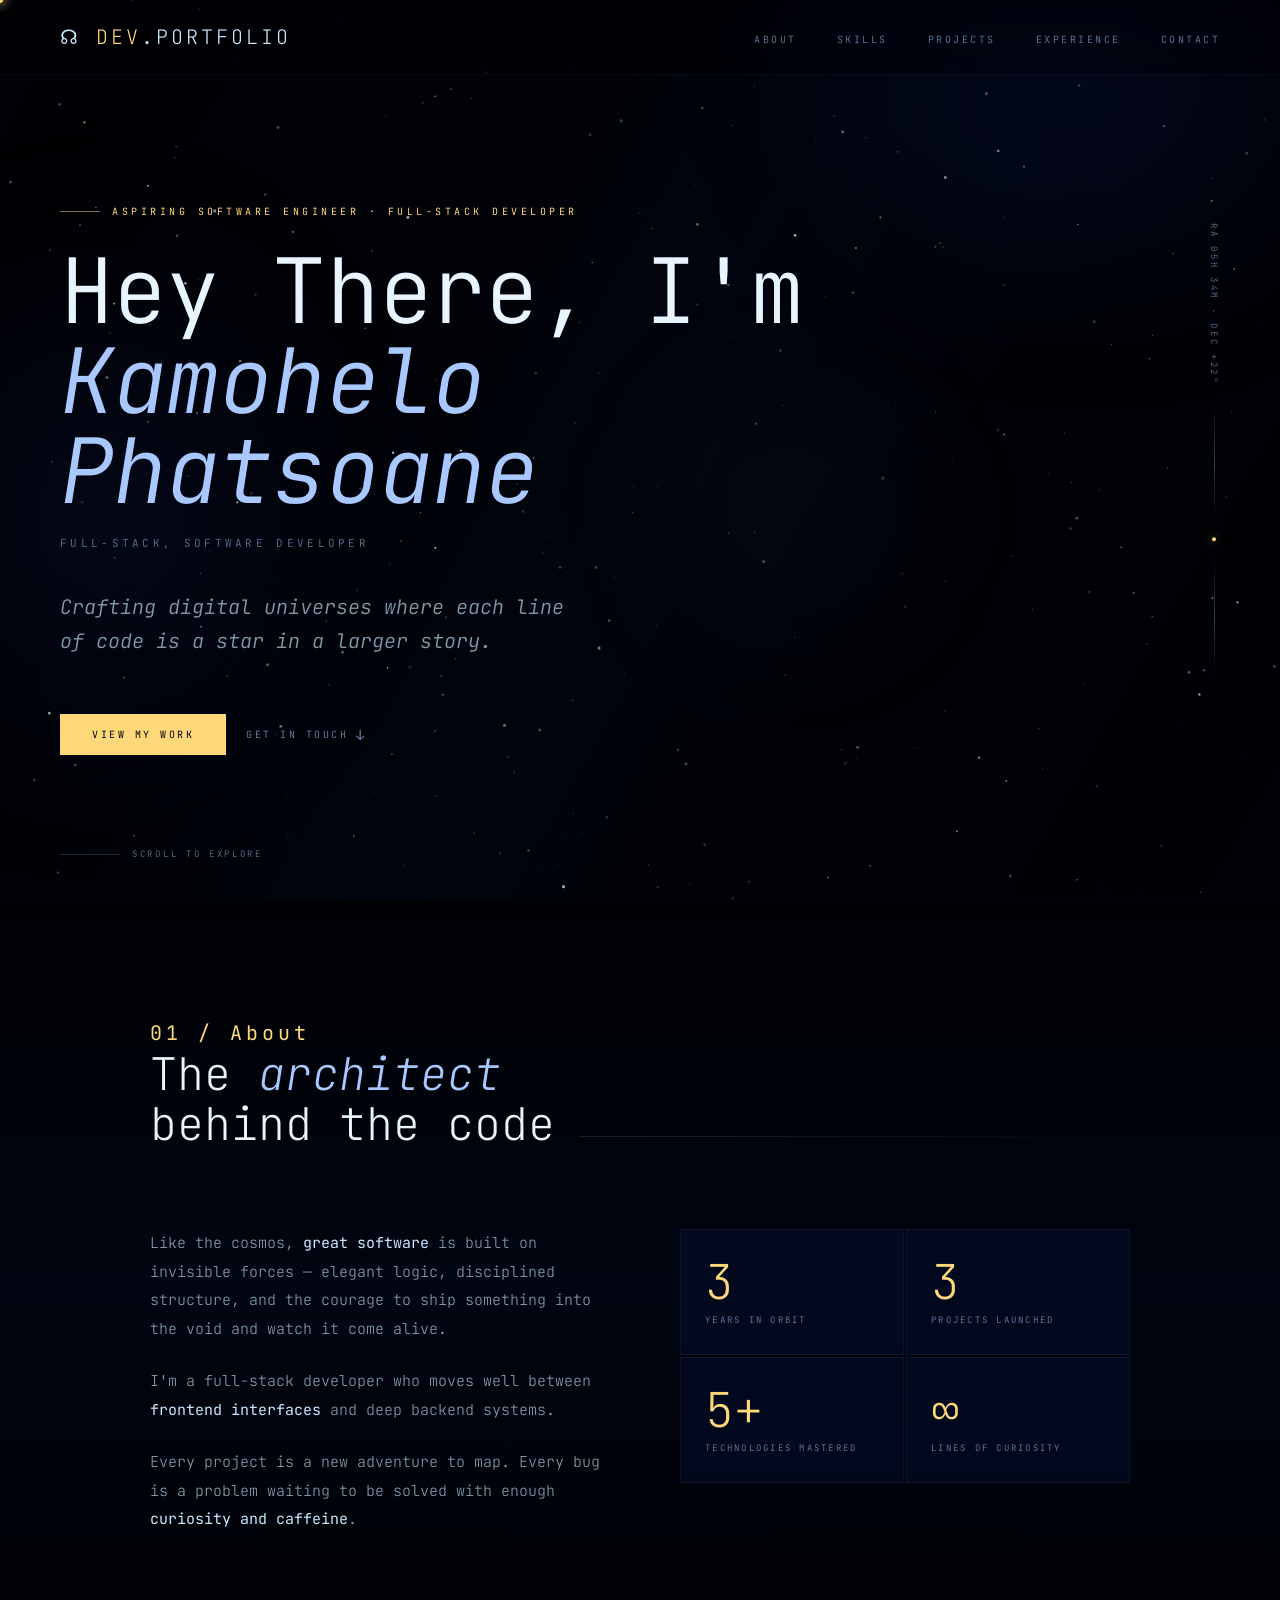
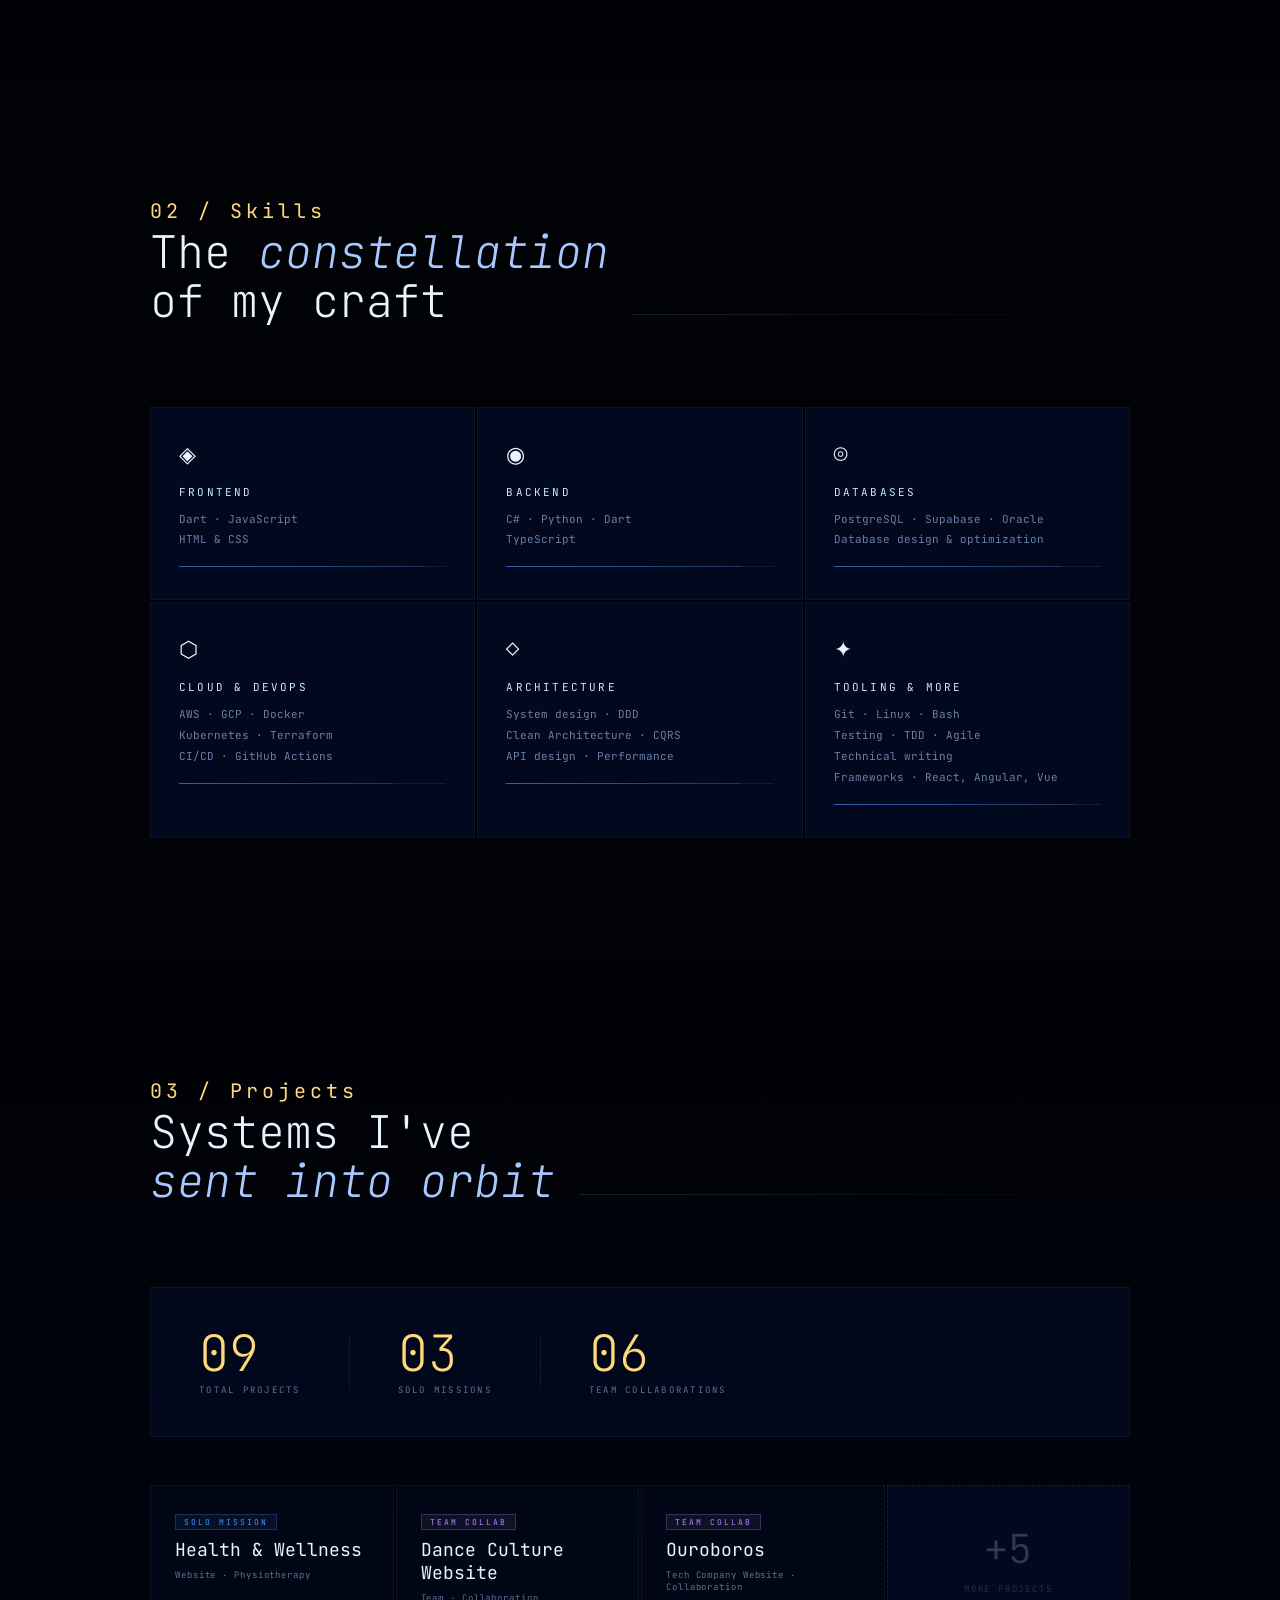
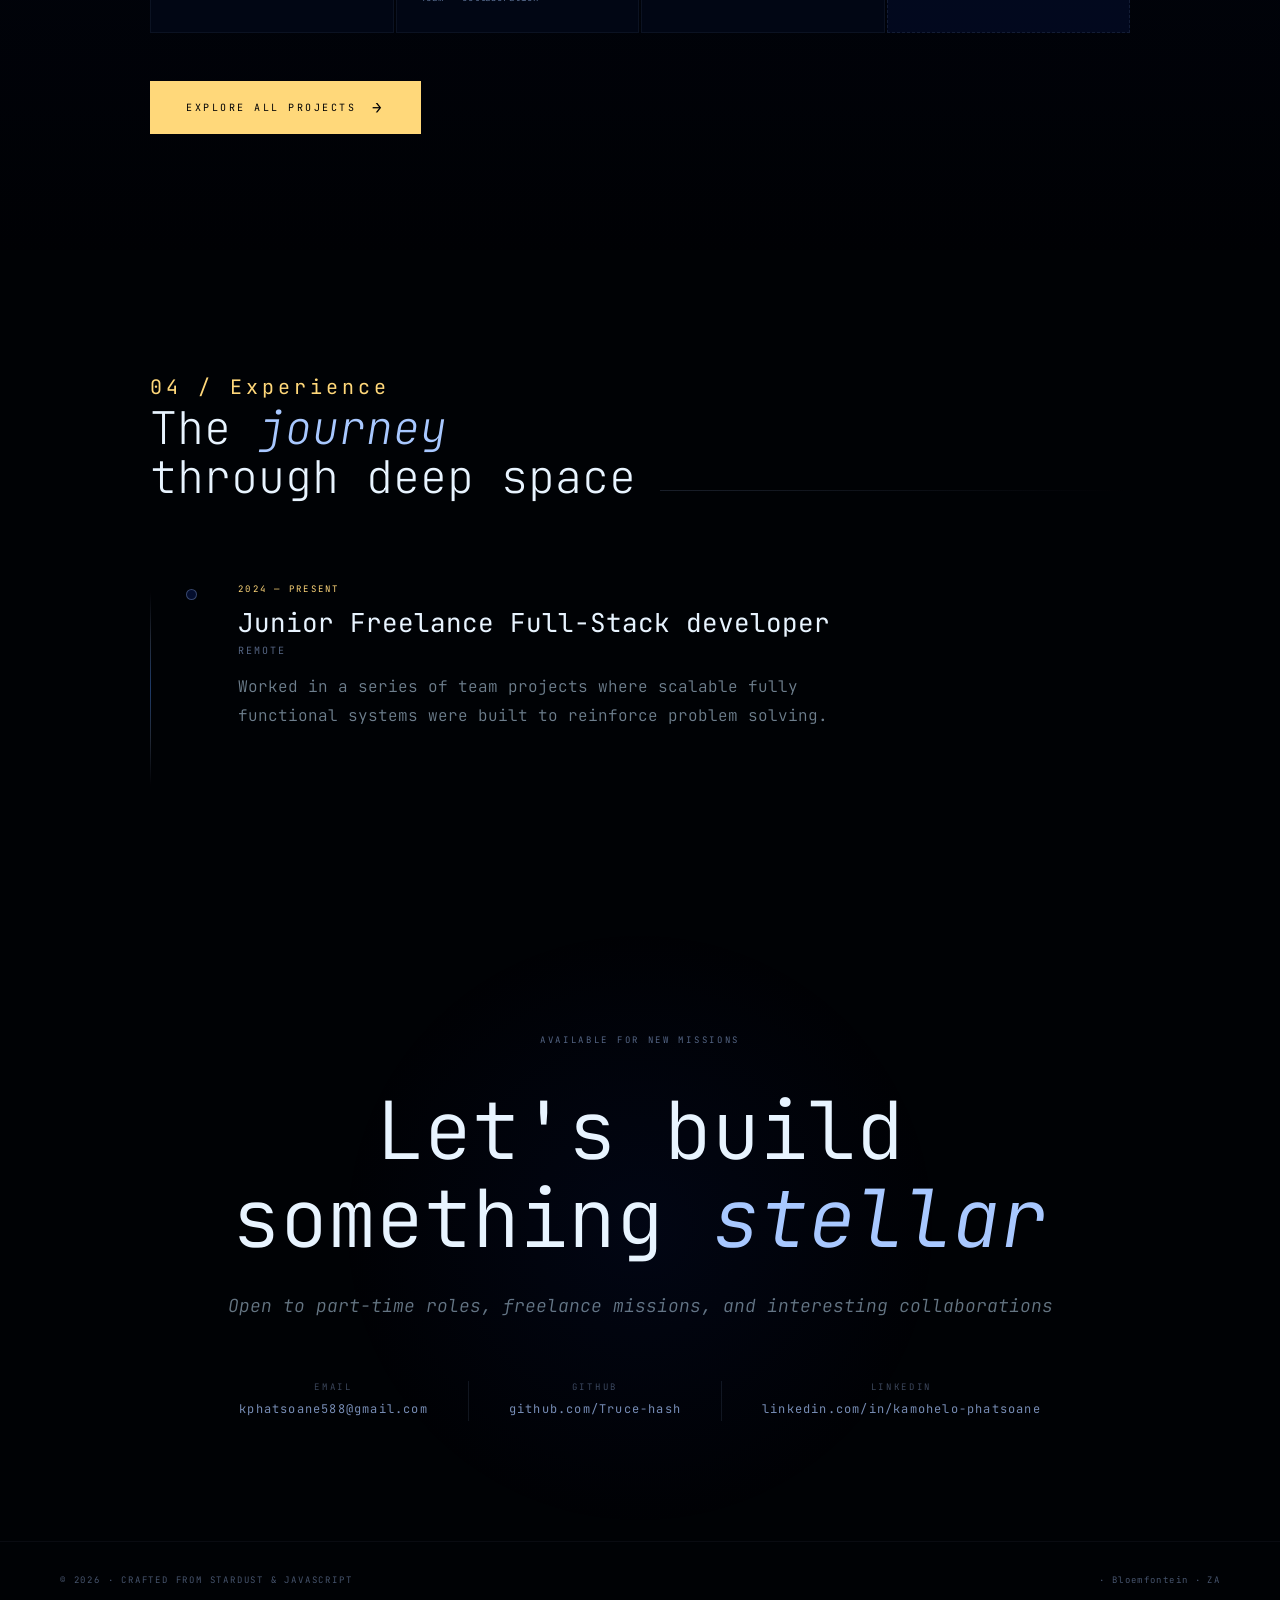
==== commit e6496f0d: "Add new project card for TM Visuals and update title for Software Development Agency" ====
--- a/main/portfolio.html
+++ b/main/portfolio.html
@@ -46,7 +46,7 @@
         Hey There, I'm<br>
         <em>Kamohelo Phatsoane</em>
       </h1>
-      <p class="hero-role">Full-Stack, Software Engineer</p>
+      <p class="hero-role">Full-Stack, Software Developer</p>
       <p class="hero-desc">
         Crafting digital universes where each line of code is a star in a larger story.
       </p>
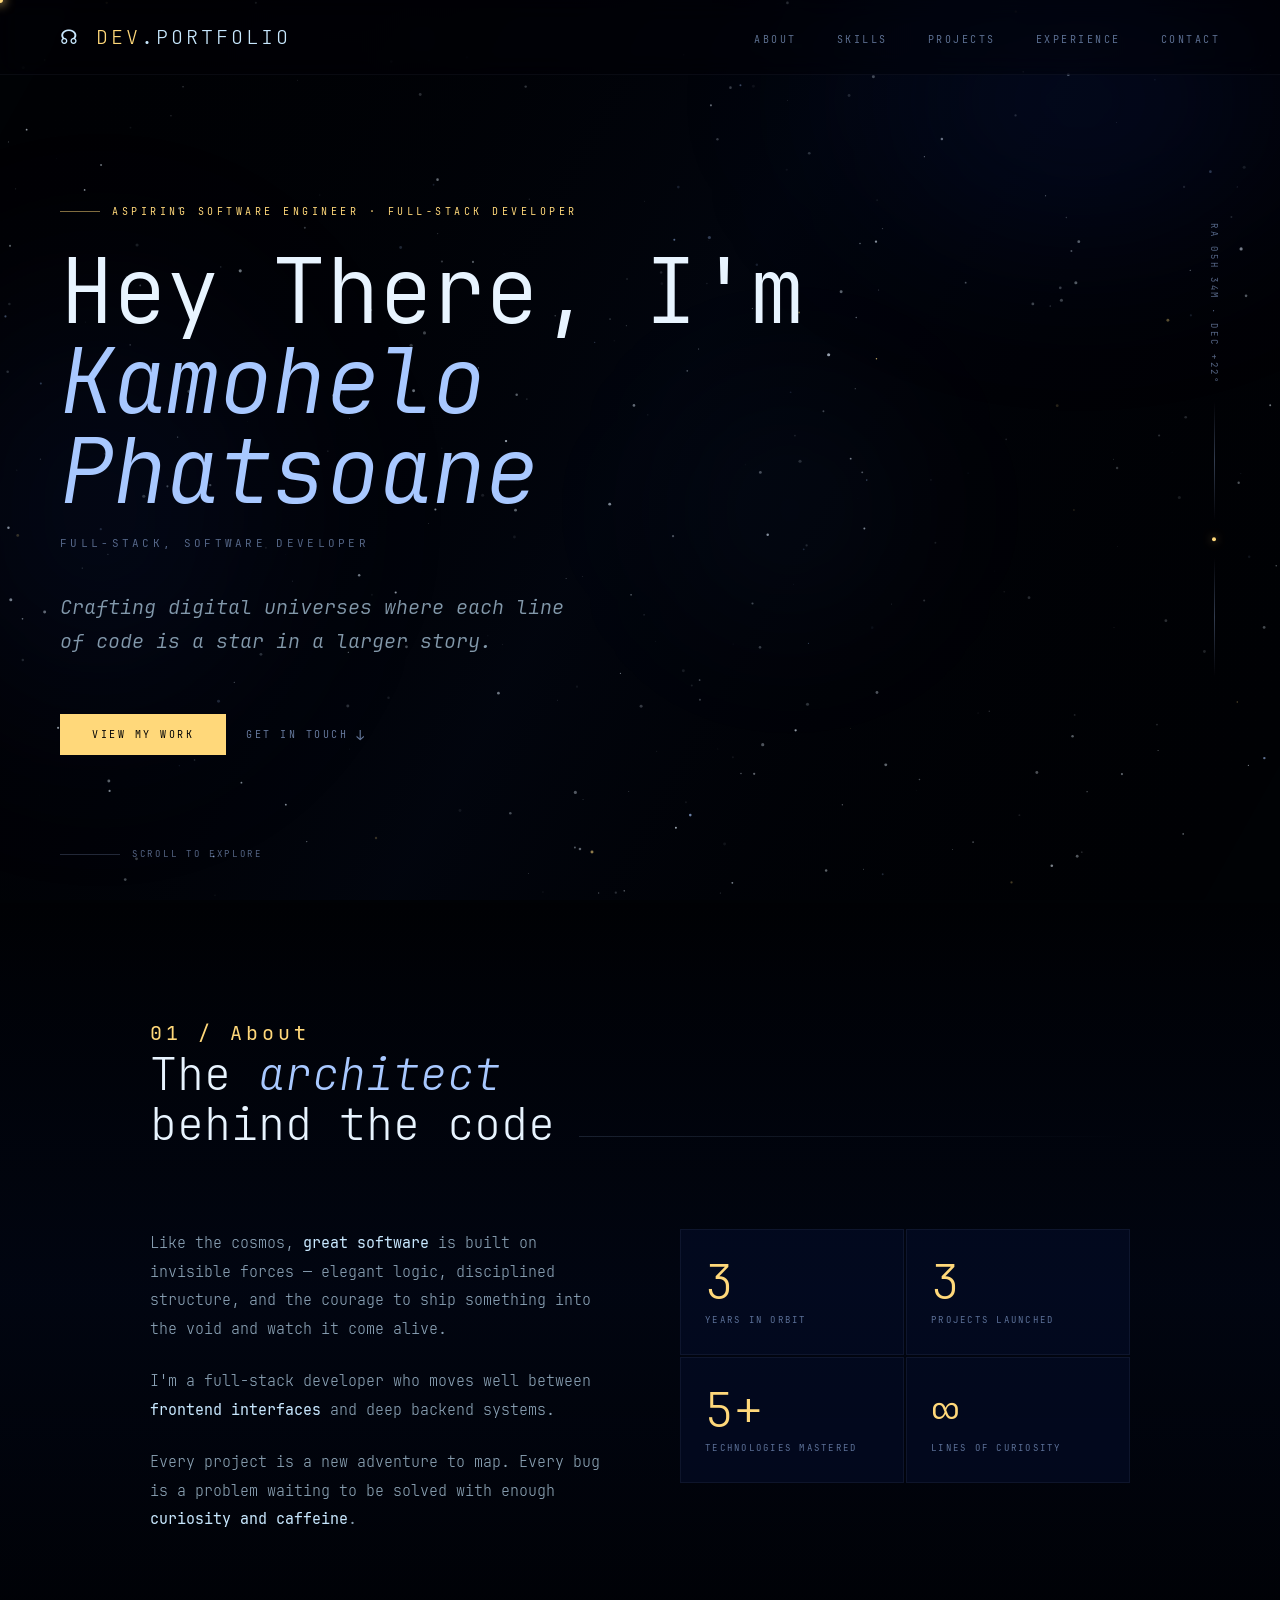
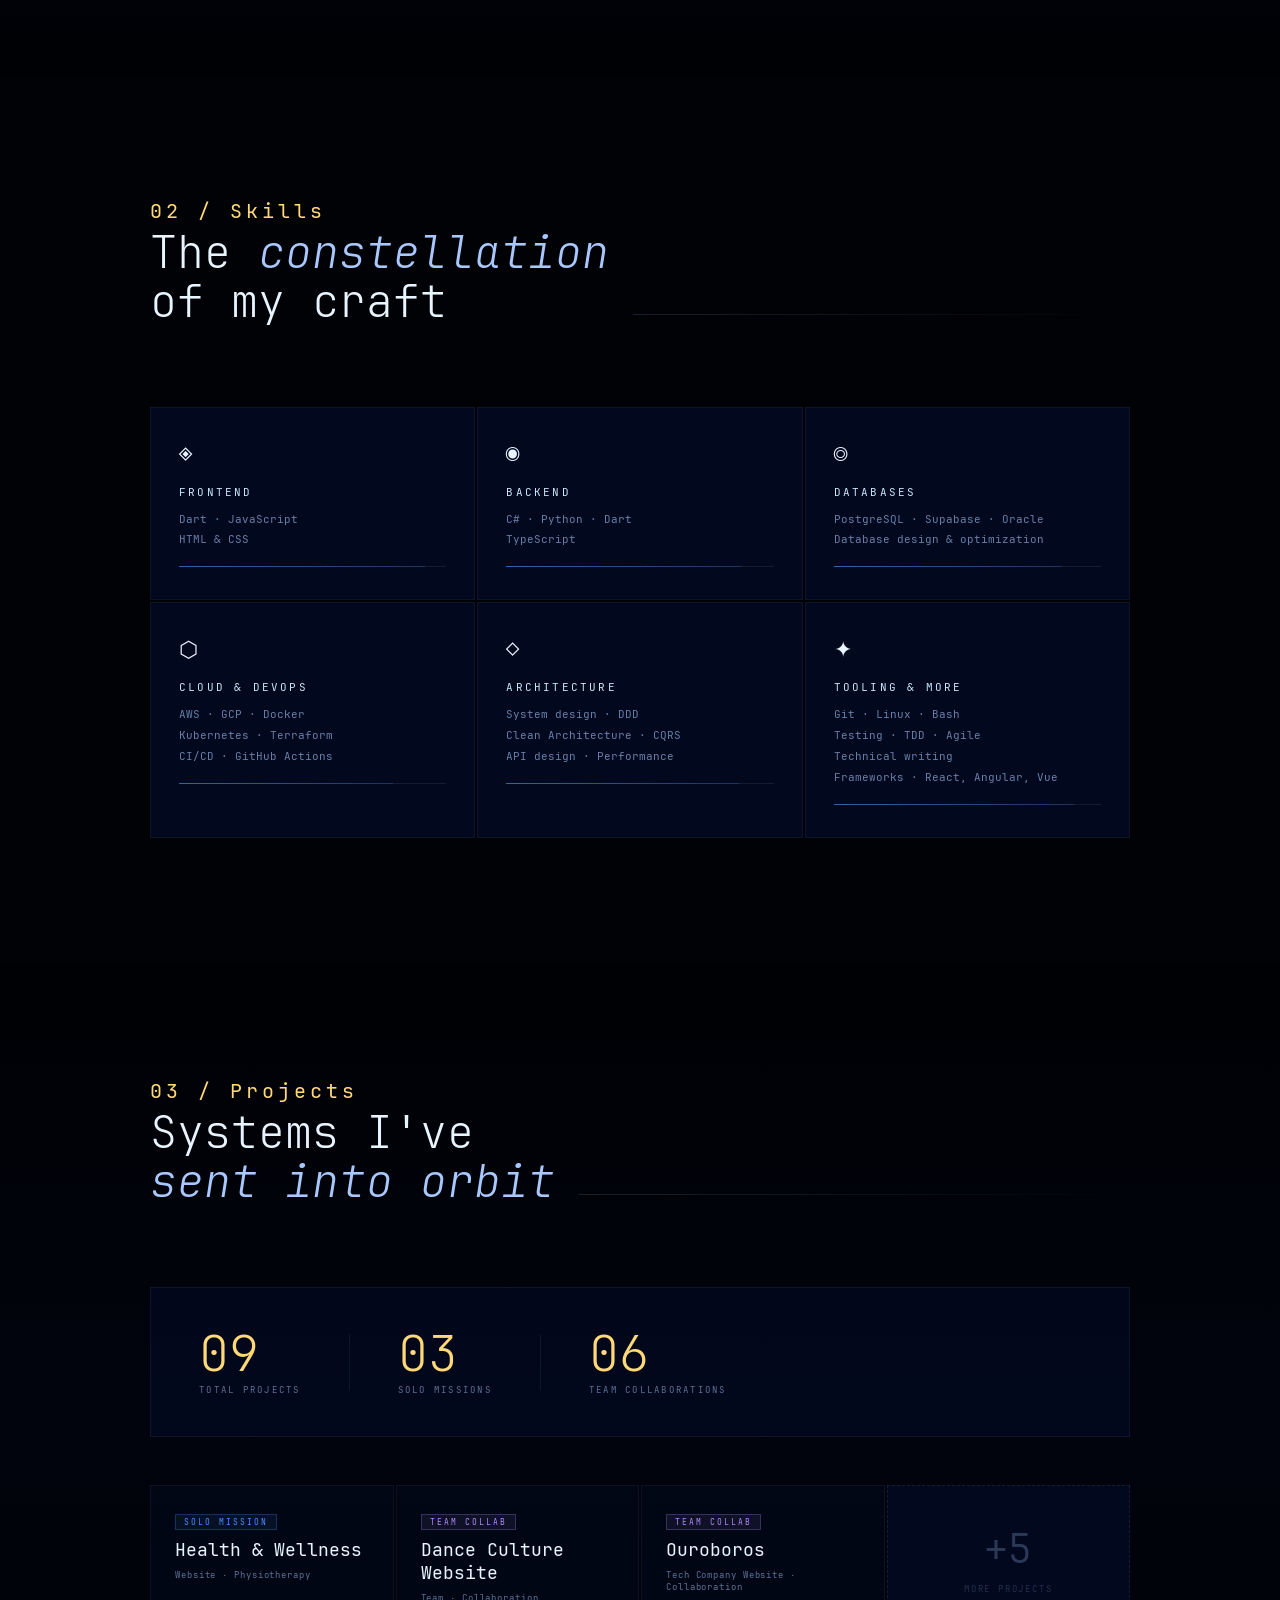
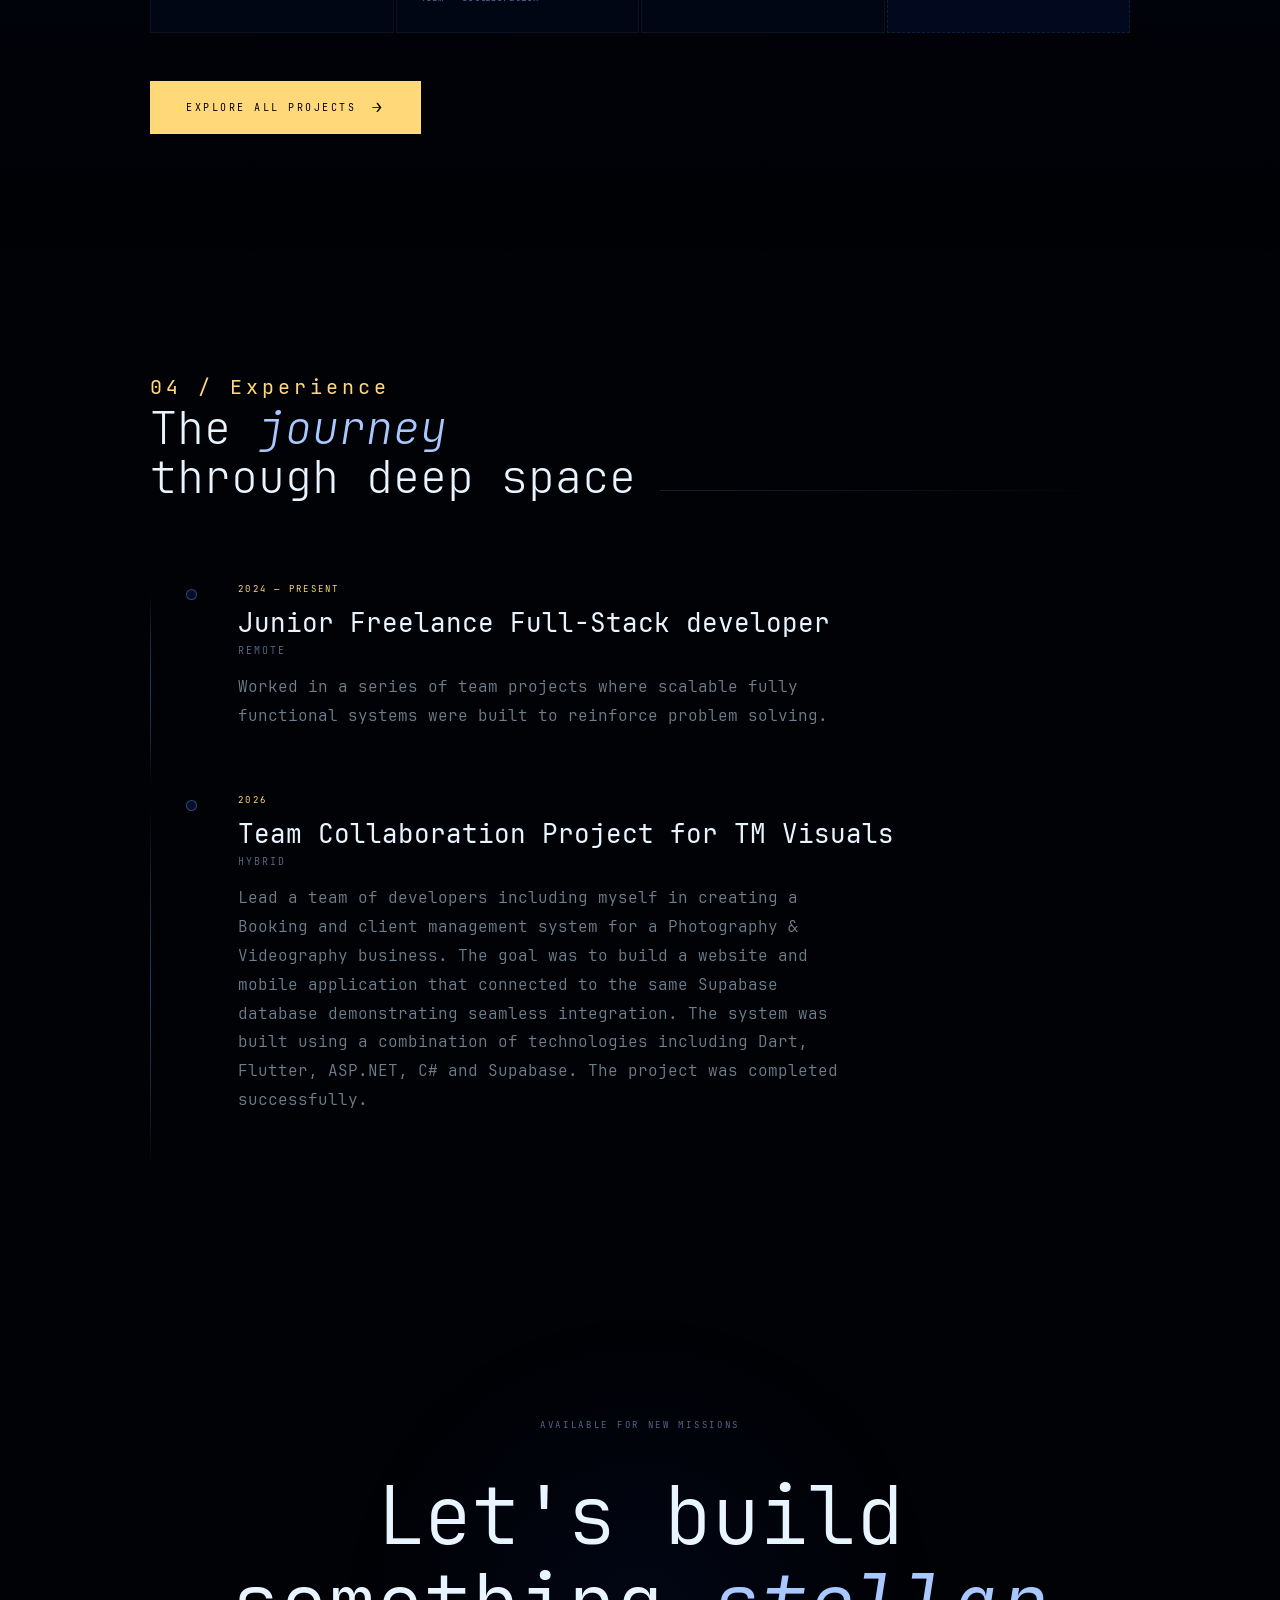
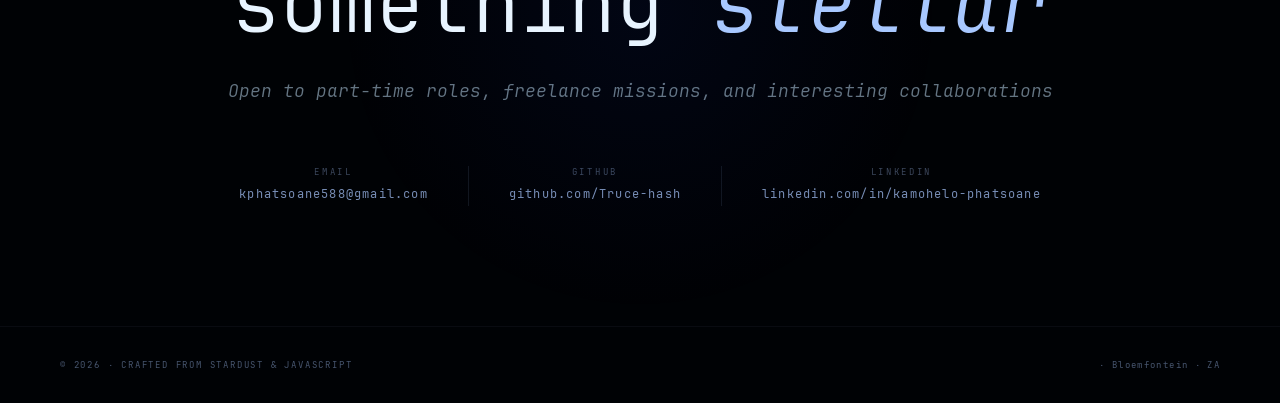
==== commit 4fa02560: "Refactor code structure for improved readability and maintainability; no functional changes made." ====
--- a/main/portfolio.html
+++ b/main/portfolio.html
@@ -6,9 +6,6 @@
 <title>Kamohelo Phatsoane</title>
 <meta name="description" content="Kamohelo Phatsoane — aspiring full-stack software engineer. Projects, skills and contact details.">
 <meta name="theme-color" content="#000205">
-<link rel="preconnect" href="https://fonts.googleapis.com">
-<link rel="preconnect" href="https://fonts.gstatic.com" crossorigin>
-<link href="https://fonts.googleapis.com/css2?family=JetBrains+Mono:ital,wght@0,200;0,300;0,400;1,200;1,300;1,400&display=swap" rel="stylesheet">
 <link rel="stylesheet" href="portfolioStyle.css">
 <link rel="stylesheet" href="shared.css">
 
@@ -230,6 +227,18 @@
           <p class="timeline-desc">Worked in a series of team projects where scalable fully functional systems were built to reinforce problem solving.</p>
         </div>       
       </div>
+      <div class="timeline">
+        <div class="timeline-item reveal">
+          <div class="timeline-period">2026</div>
+          <div class="timeline-role">Team Collaboration Project for TM Visuals</div>
+          <div class="timeline-company">Hybrid</div>
+          <p class="timeline-desc">Lead a team of developers including myself in creating a Booking and client
+            management system for a Photography & Videography business. The goal was to build a website and mobile application
+            that connected to the same Supabase database demonstrating seamless integration. The system was built using
+            a combination of technologies including Dart, Flutter, ASP.NET, C# and Supabase. The project was completed successfully.
+
+          </p>
+        </div>   
     </div>
   </section>
 
--- a/main/shared.css
+++ b/main/shared.css
@@ -1,7 +1,37 @@
-/* ============================================================
-   shared.css — loaded AFTER portfolioStyle.css / projectsStyle.css
-   Fixes + interaction polish common to both pages
-   ============================================================ */
+/* ── Self-hosted JetBrains Mono (files live in /fonts) ─────── */
+@font-face { font-family: 'JetBrains Mono'; font-weight: 100; font-style: normal; font-display: swap;
+  src: url('fonts/webfonts/JetBrainsMono-Thin.woff2') format('woff2'); }
+@font-face { font-family: 'JetBrains Mono'; font-weight: 200; font-style: normal; font-display: swap;
+  src: url('fonts/webfonts/JetBrainsMono-ExtraLight.woff2') format('woff2'); }
+@font-face { font-family: 'JetBrains Mono'; font-weight: 300; font-style: normal; font-display: swap;
+  src: url('fonts/webfonts/JetBrainsMono-Light.woff2') format('woff2'); }
+@font-face { font-family: 'JetBrains Mono'; font-weight: 400; font-style: normal; font-display: swap;
+  src: url('fonts/webfonts/JetBrainsMono-Regular.woff2') format('woff2'); }
+@font-face { font-family: 'JetBrains Mono'; font-weight: 500; font-style: normal; font-display: swap;
+  src: url('fonts/webfonts/JetBrainsMono-Medium.woff2') format('woff2'); }
+@font-face { font-family: 'JetBrains Mono'; font-weight: 600; font-style: normal; font-display: swap;
+  src: url('fonts/webfonts/JetBrainsMono-SemiBold.woff2') format('woff2'); }
+@font-face { font-family: 'JetBrains Mono'; font-weight: 700; font-style: normal; font-display: swap;
+  src: url('fonts/webfonts/JetBrainsMono-Bold.woff2') format('woff2'); }
+@font-face { font-family: 'JetBrains Mono'; font-weight: 800; font-style: normal; font-display: swap;
+  src: url('fonts/webfonts/JetBrainsMono-ExtraBold.woff2') format('woff2'); }
+@font-face { font-family: 'JetBrains Mono'; font-weight: 100; font-style: italic; font-display: swap;
+  src: url('fonts/webfonts/JetBrainsMono-ThinItalic.woff2') format('woff2'); }
+@font-face { font-family: 'JetBrains Mono'; font-weight: 200; font-style: italic; font-display: swap;
+  src: url('fonts/webfonts/JetBrainsMono-ExtraLightItalic.woff2') format('woff2'); }
+@font-face { font-family: 'JetBrains Mono'; font-weight: 300; font-style: italic; font-display: swap;
+  src: url('fonts/webfonts/JetBrainsMono-LightItalic.woff2') format('woff2'); }
+@font-face { font-family: 'JetBrains Mono'; font-weight: 400; font-style: italic; font-display: swap;
+  src: url('fonts/webfonts/JetBrainsMono-Italic.woff2') format('woff2'); }
+@font-face { font-family: 'JetBrains Mono'; font-weight: 500; font-style: italic; font-display: swap;
+  src: url('fonts/webfonts/JetBrainsMono-MediumItalic.woff2') format('woff2'); }
+@font-face { font-family: 'JetBrains Mono'; font-weight: 600; font-style: italic; font-display: swap;
+  src: url('fonts/webfonts/JetBrainsMono-SemiBoldItalic.woff2') format('woff2'); }
+@font-face { font-family: 'JetBrains Mono'; font-weight: 700; font-style: italic; font-display: swap;
+  src: url('fonts/webfonts/JetBrainsMono-BoldItalic.woff2') format('woff2'); }
+@font-face { font-family: 'JetBrains Mono'; font-weight: 800; font-style: italic; font-display: swap;
+  src: url('fonts/webfonts/JetBrainsMono-ExtraBoldItalic.woff2') format('woff2'); }
+
 
 html { scroll-padding-top: 90px; }
 
@@ -127,3 +157,6 @@
   *, *::before, *::after { animation-duration: .01ms !important; animation-iteration-count: 1 !important; transition-duration: .01ms !important; scroll-behavior: auto !important; }
   .reveal { opacity: 1; transform: none; }
 }
+
+/* ── Cards without a link yet: no pointer affordances ─────── */
+div.project-card .card-arrow { display: none; }
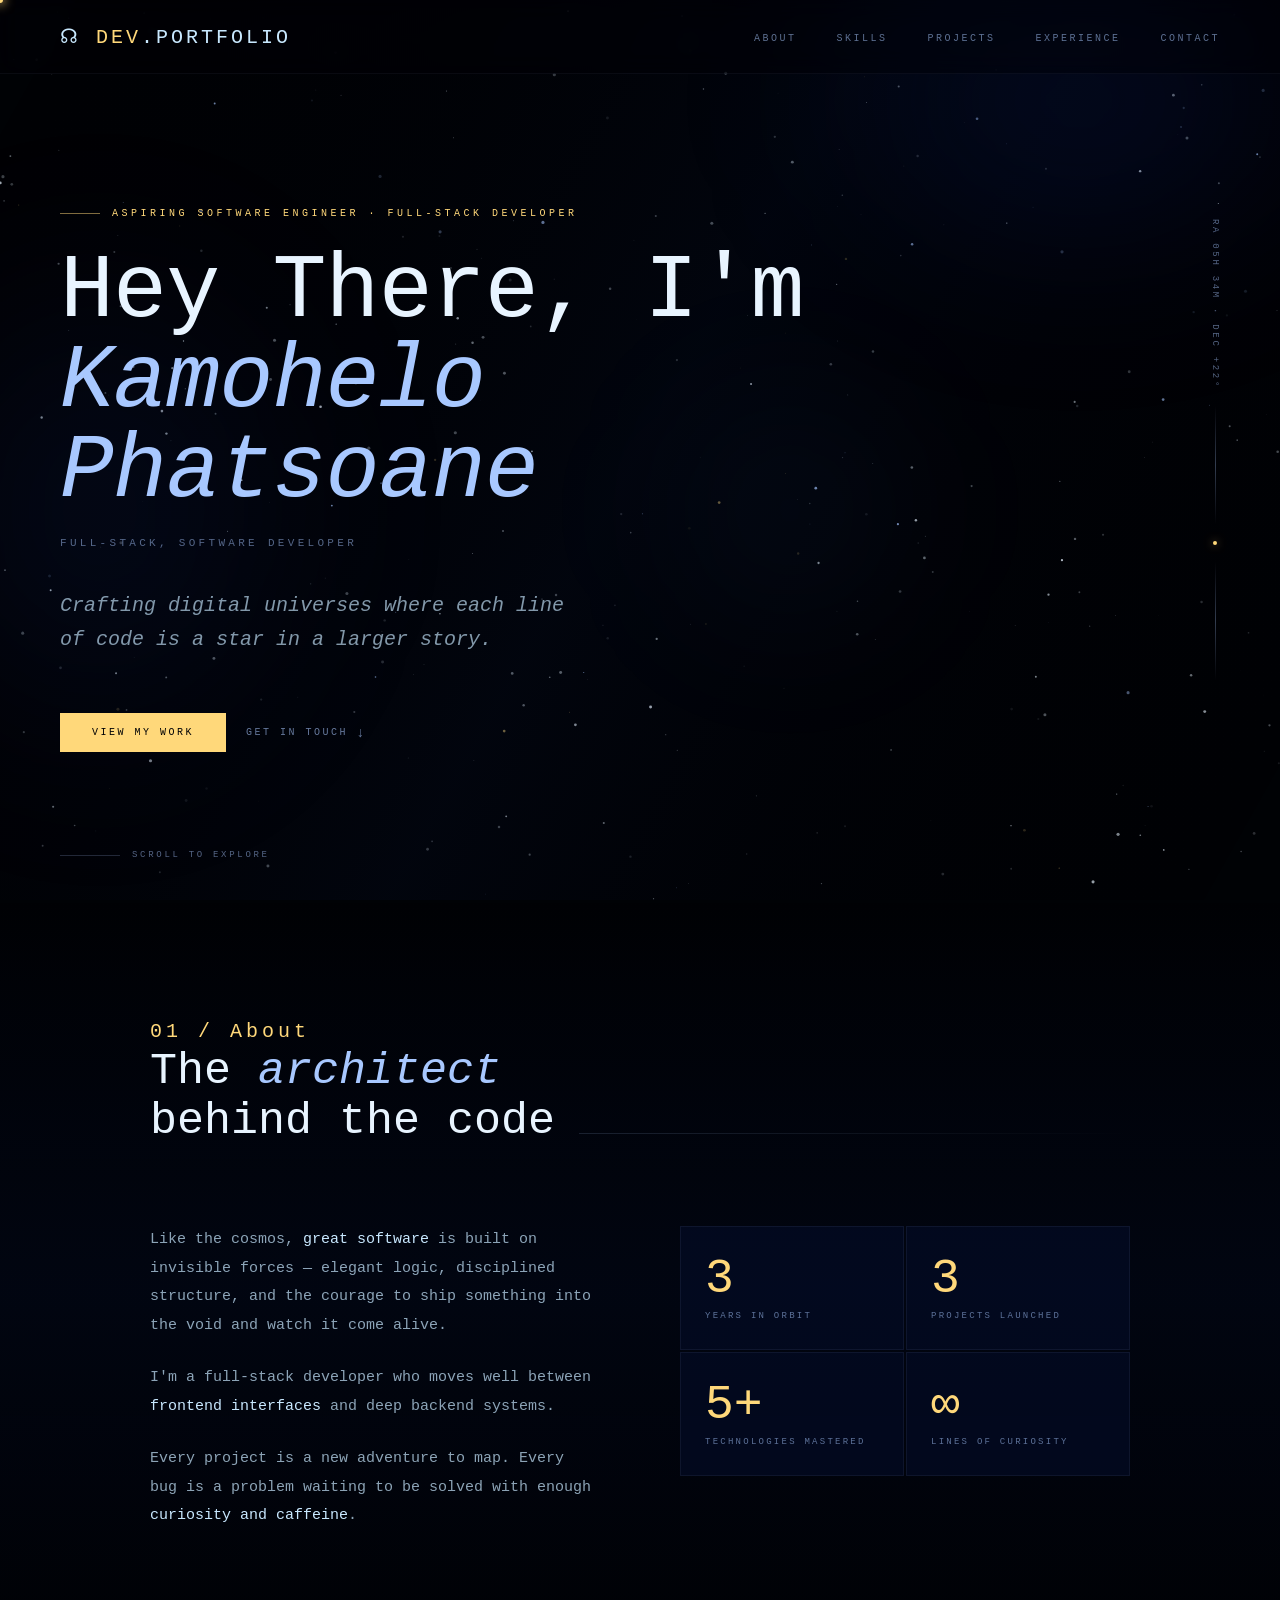
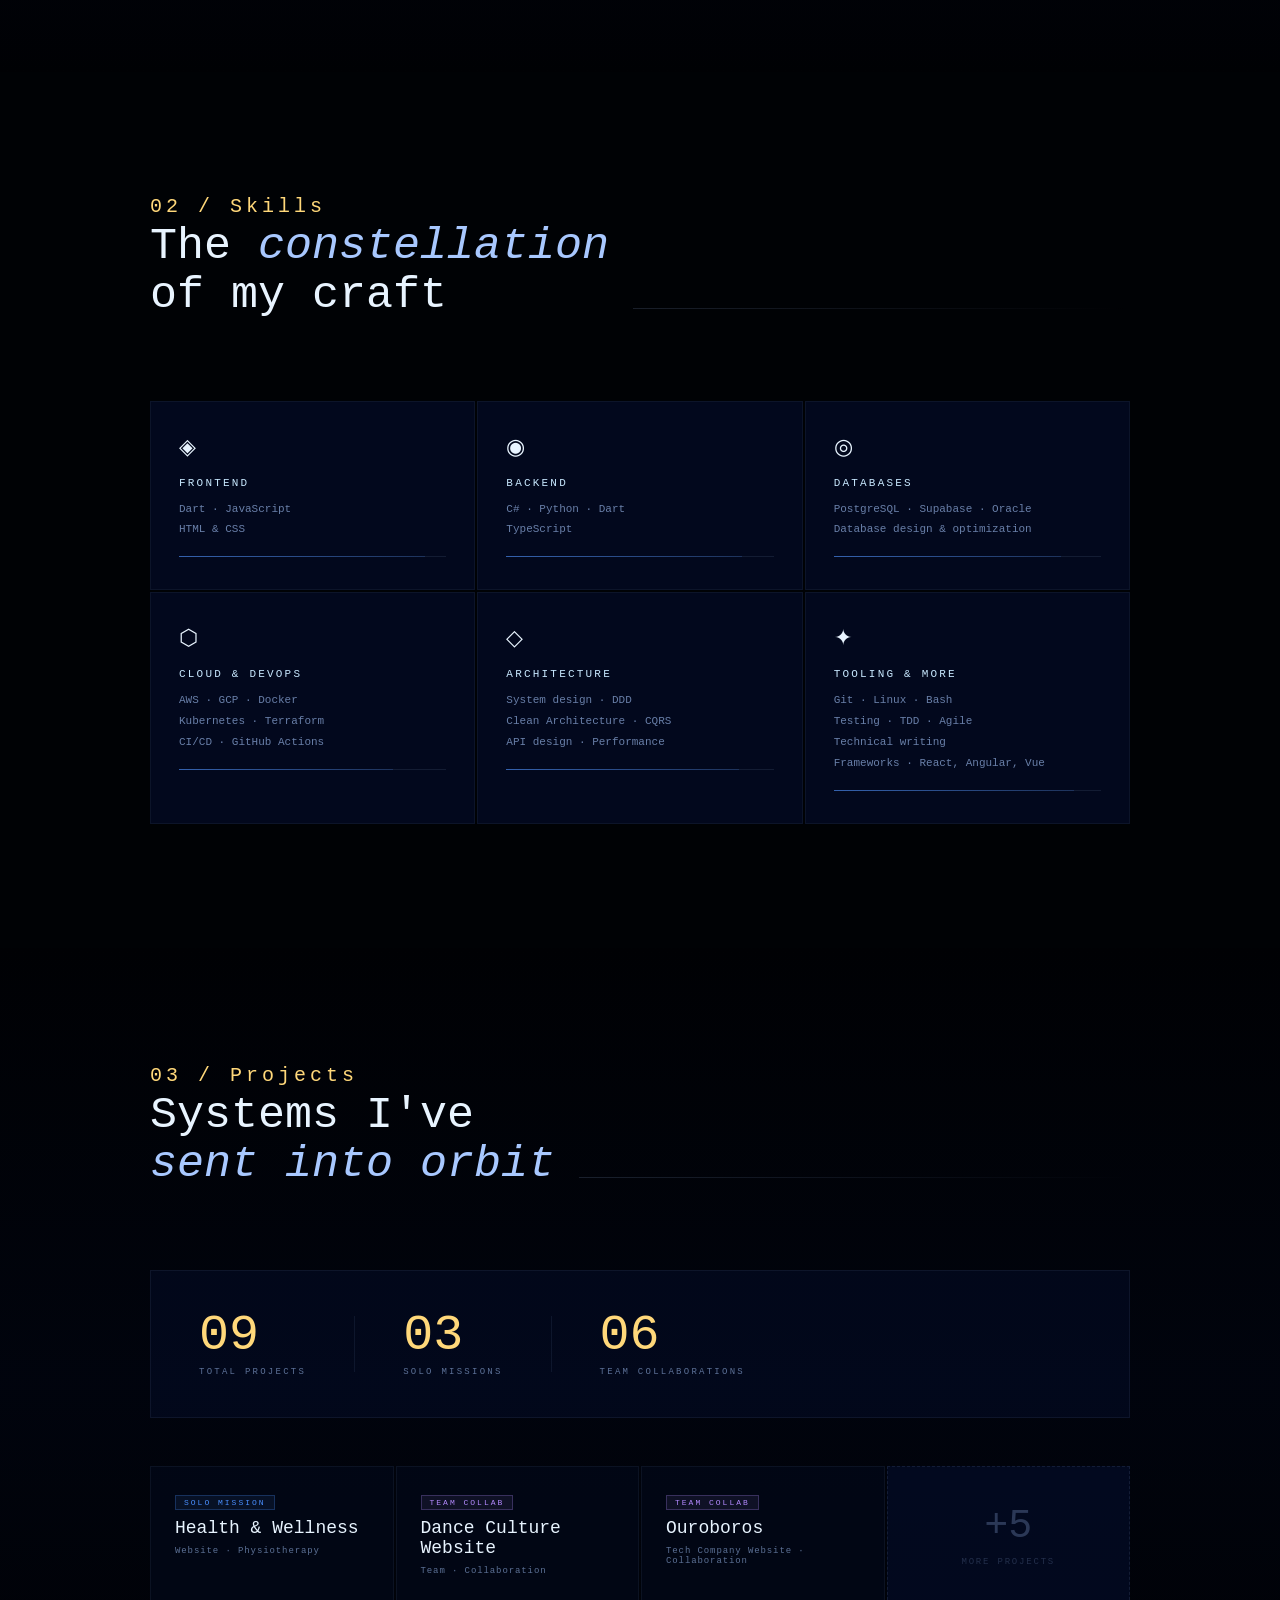
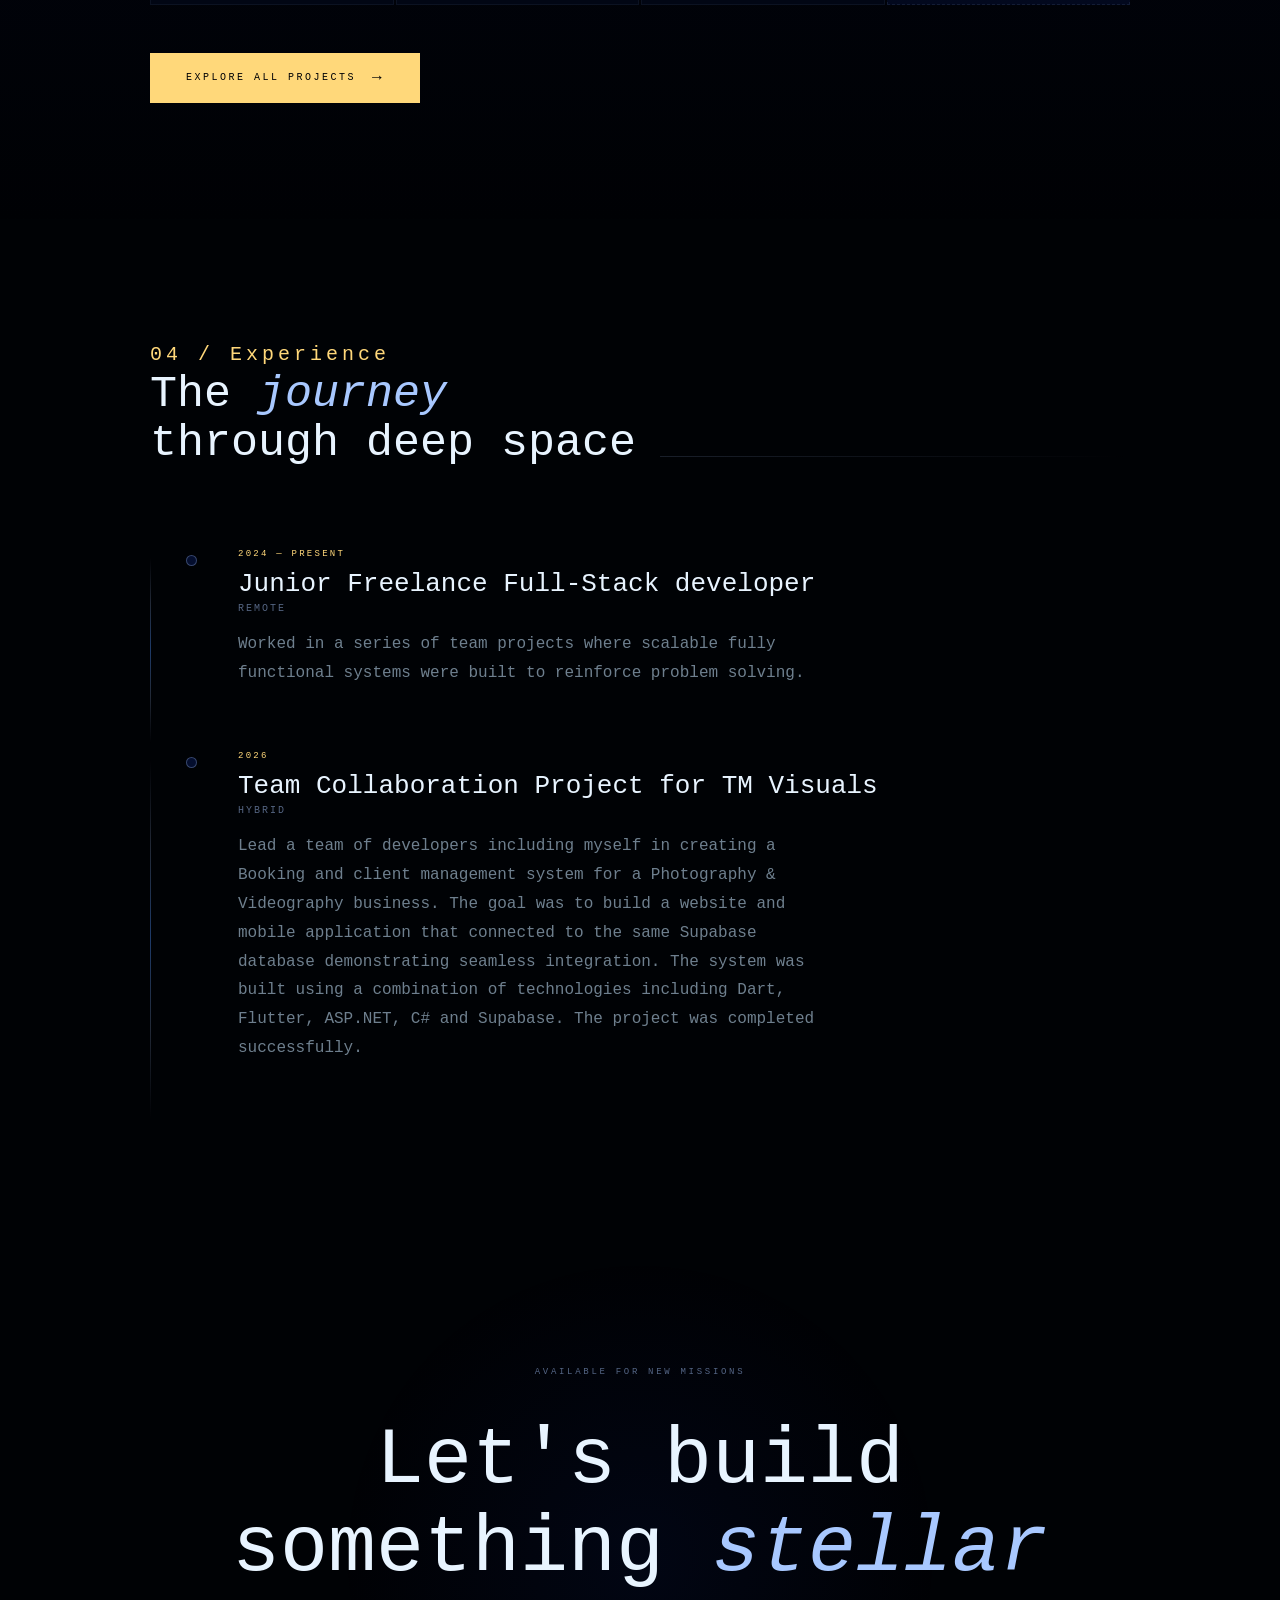
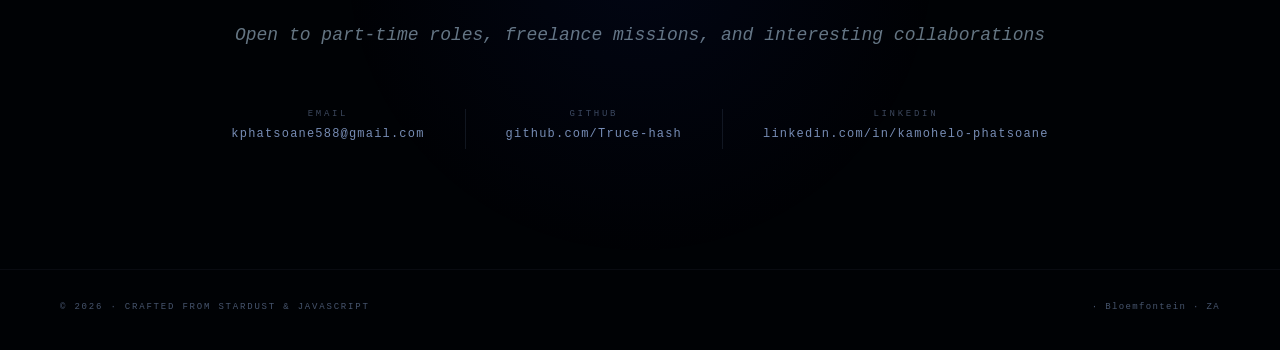
==== commit 7c4f4151: "project restructuring" ====
--- a/main/portfolio.html
+++ b/main/portfolio.html
@@ -6,8 +6,8 @@
 <title>Kamohelo Phatsoane</title>
 <meta name="description" content="Kamohelo Phatsoane — aspiring full-stack software engineer. Projects, skills and contact details.">
 <meta name="theme-color" content="#000205">
-<link rel="stylesheet" href="portfolioStyle.css">
-<link rel="stylesheet" href="shared.css">
+<link rel="stylesheet" href="styles/portfolioStyle.css">
+<link rel="stylesheet" href="styles/shared.css">
 
 </head>
 <body>
@@ -275,8 +275,8 @@
   <span class="footer-coords">· Bloemfontein · ZA</span>
 </footer>
 
-<script src="shared.js"></script>
-<script src="portfolioScript.js"></script>
+<script src="scripts/shared.js"></script>
+<script src="scripts/portfolioScript.js"></script>
 
 </body>
 </html>
--- a/main/styles/portfolioStyle.css
+++ b/main/styles/portfolioStyle.css
@@ -0,0 +1,792 @@
+:root {
+    --void: #000205;
+    --deep: #010818;
+    --midnight: #040e2e;
+    --navy: #0a1a4a;
+    --cobalt: #0d2680;
+    --azure: #1a3fa0;
+    --star-white: #e8f4ff;
+    --star-blue: #a8c8ff;
+    --star-gold: #ffd87a;
+    --star-cold: #c8e8ff;
+    --nebula-a: rgba(26,63,160,0.15);
+    --nebula-b: rgba(10,26,74,0.3);
+    --accent: #4a8fff;
+    --accent-dim: rgba(74,143,255,0.3);
+    --pure-cyan: #00FFFF;
+    --electric-blue:#7DF9FF;
+    --floral-lavender:#B57EDC;
+    --classic-lavender:#E6E6FA;
+    --honeydew-ice:#F0FFF0;
+    --thin-mint:#BDFCC9;
+    
+
+
+
+  }
+
+  * { margin: 0; padding: 0; box-sizing: border-box; }
+
+  html { scroll-behavior: smooth; }
+
+  body {
+    background: var(--void);
+    color: var(--star-white);
+    font-family: 'JetBrains Mono', monospace;
+    overflow-x: hidden;
+    cursor: none;
+  }
+
+  /* CUSTOM CURSOR */
+  #cursor {
+    position: fixed;
+    width: 6px; height: 6px;
+    background: var(--star-gold);
+    border-radius: 50%;
+    pointer-events: none;
+    z-index: 9999;
+    transform: translate(-50%,-50%);
+    transition: transform 0.05s;
+    box-shadow: 0 0 10px 3px rgba(255,216,122,0.5);
+  }
+  #cursor-ring {
+    position: fixed;
+    width: 32px; height: 32px;
+    border: 1px solid rgba(168,200,255,0.4);
+    border-radius: 50%;
+    pointer-events: none;
+    z-index: 9998;
+    transform: translate(-50%,-50%);
+    transition: width 0.2s, height 0.2s, opacity 0.2s, transform 0.12s;
+  }
+
+  /* STAR CANVAS */
+  #starfield {
+    position: fixed;
+    top: 0; left: 0;
+    width: 100%; height: 100%;
+    z-index: 0;
+    pointer-events: none;
+  }
+
+  /* NEBULA LAYERS */
+  .nebula {
+    position: fixed;
+    border-radius: 50%;
+    filter: blur(80px);
+    pointer-events: none;
+    z-index: 0;
+    animation: nebula-drift 20s ease-in-out infinite alternate;
+  }
+  .nebula-1 { width: 600px; height: 400px; background: radial-gradient(ellipse, rgba(13,38,128,0.25) 0%, transparent 70%); top: -100px; right: -100px; }
+  .nebula-2 { width: 500px; height: 600px; background: radial-gradient(ellipse, rgba(26,63,160,0.15) 0%, transparent 70%); bottom: 10%; left: -150px; animation-delay: -7s; }
+  .nebula-3 { width: 300px; height: 300px; background: radial-gradient(ellipse, rgba(74,143,255,0.08) 0%, transparent 70%); top: 40%; left: 50%; animation-delay: -13s; }
+  @keyframes nebula-drift {
+    0% { transform: translate(0,0) scale(1); }
+    100% { transform: translate(30px, 20px) scale(1.05); }
+  }
+
+  /* LAYOUT */
+  main { position: relative; z-index: 1; }
+
+  section { position: relative; }
+
+  /* NAV */
+  nav {
+    position: fixed;
+    top: 0; left: 0; right: 0;
+    z-index: 100;
+    padding: 24px 60px;
+    display: flex;
+    align-items: center;
+    justify-content: space-between;
+    backdrop-filter: blur(12px);
+    background: rgba(0,2,5,0.4);
+    border-bottom: 1px solid rgba(168,200,255,0.05);
+    transition: background 0.3s;
+  }
+  .nav-logo {
+    font-family: 'JetBrains Mono', monospace;
+    font-size: 20px;
+    font-weight: 200;
+    color: var(--star-cold);
+    letter-spacing: 0.15em;
+    text-decoration: none;
+  }
+  .nav-logo span { color: var(--star-gold); }
+  .nav-links {
+    display: flex;
+    gap: 40px;
+    list-style: none;
+  }
+  .nav-links a {
+    font-size: 10px;
+    letter-spacing: 0.25em;
+    text-transform: uppercase;
+    color: rgba(168,200,255,0.55);
+    text-decoration: none;
+    transition: color 0.2s;
+    position: relative;
+  }
+  .nav-links a::after {
+    content: '';
+    position: absolute;
+    bottom: -4px; left: 0;
+    width: 0; height: 1px;
+    background: var(--star-gold);
+    transition: width 0.3s;
+  }
+  .nav-links a:hover { color: var(--star-cold); }
+  .nav-links a:hover::after { width: 100%; }
+
+  /* HERO */
+  #hero {
+    min-height: 100vh;
+    display: flex;
+    align-items: center;
+    padding: 120px 60px 60px;
+    position: relative;
+  }
+  .hero-content { max-width: 800px; }
+  .hero-tag {
+    font-size: 10px;
+    letter-spacing: 0.35em;
+    text-transform: uppercase;
+    color: var(--star-gold);
+    margin-bottom: 28px;
+    display: flex;
+    align-items: center;
+    gap: 12px;
+    opacity: 0;
+    animation: fade-up 0.8s forwards 0.3s;
+  }
+  .hero-tag::before {
+    content: '';
+    display: block;
+    width: 40px; height: 1px;
+    background: var(--star-gold);
+    opacity: 0.5;
+  }
+  .hero-name {
+    font-family: 'JetBrains Mono', monospace;
+    font-size: clamp(40px, 8vw, 90px);
+    font-weight: 300;
+    line-height: 1.0;
+    letter-spacing: -0.01em;
+    color: var(--star-white);
+    opacity: 0;
+    animation: fade-up 0.9s forwards 0.5s;
+  }
+  .hero-name em {
+    font-style: italic;
+    color: var(--star-blue);
+  }
+  .hero-role {
+    margin-top: 20px;
+    font-size: 11px;
+    letter-spacing: 0.3em;
+    text-transform: uppercase;
+    color: rgba(168,200,255,0.5);
+    opacity: 0;
+    animation: fade-up 0.9s forwards 0.7s;
+  }
+  .hero-desc {
+    margin-top: 40px;
+    font-family: 'JetBrains Mono', monospace;
+    font-size: 20px;
+    font-weight: 300;
+    font-style: italic;
+    line-height: 1.7;
+    color: rgba(200,232,255,0.65);
+    max-width: 520px;
+    opacity: 0;
+    animation: fade-up 0.9s forwards 0.9s;
+  }
+  .hero-cta {
+    margin-top: 56px;
+    display: flex;
+    gap: 20px;
+    align-items: center;
+    opacity: 0;
+    animation: fade-up 0.9s forwards 1.1s;
+  }
+  .btn-primary {
+    font-family: 'JetBrains Mono', monospace;
+    font-size: 10px;
+    letter-spacing: 0.25em;
+    text-transform: uppercase;
+    color: var(--void);
+    background: var(--star-gold);
+    padding: 14px 32px;
+    text-decoration: none;
+    transition: all 0.2s;
+    position: relative;
+    overflow: hidden;
+  }
+  .btn-primary::before {
+    content: '';
+    position: absolute;
+    top: 0; left: -100%;
+    width: 100%; height: 100%;
+    background: rgba(255,255,255,0.2);
+    transition: left 0.3s;
+  }
+  .btn-primary:hover { transform: translateY(-2px); box-shadow: 0 8px 30px rgba(255,216,122,0.3); }
+  .btn-primary:hover::before { left: 100%; }
+  .btn-ghost {
+    font-size: 10px;
+    letter-spacing: 0.25em;
+    text-transform: uppercase;
+    color: rgba(168,200,255,0.6);
+    text-decoration: none;
+    display: flex;
+    align-items: center;
+    gap: 8px;
+    transition: color 0.2s;
+  }
+  .btn-ghost:hover { color: var(--star-cold); }
+  .btn-ghost::after { content: '↓'; font-size: 14px; animation: bob 1.5s ease-in-out infinite; }
+  @keyframes bob { 0%,100% { transform: translateY(0); } 50% { transform: translateY(4px); } }
+
+  /* HORIZON LINE */
+  .horizon {
+    position: absolute;
+    right: 60px;
+    top: 50%;
+    transform: translateY(-50%);
+    display: flex;
+    flex-direction: column;
+    align-items: center;
+    gap: 16px;
+    opacity: 0;
+    animation: fade-in 1s forwards 1.5s;
+  }
+  .horizon-label {
+    font-size: 9px;
+    letter-spacing: 0.3em;
+    text-transform: uppercase;
+    color: rgba(168,200,255,0.3);
+    writing-mode: vertical-rl;
+    text-orientation: mixed;
+  }
+  .horizon-line { width: 1px; height: 120px; background: linear-gradient(to bottom, transparent, rgba(168,200,255,0.3), transparent); }
+  .horizon-dot { width: 4px; height: 4px; border-radius: 50%; background: var(--star-gold); box-shadow: 0 0 8px rgba(255,216,122,0.6); }
+
+  /* SCROLL INDICATOR */
+  .scroll-indicator {
+    position: absolute;
+    bottom: 40px;
+    left: 60px;
+    display: flex;
+    align-items: center;
+    gap: 12px;
+    font-size: 9px;
+    letter-spacing: 0.3em;
+    text-transform: uppercase;
+    color: rgba(168,200,255,0.3);
+    opacity: 0;
+    animation: fade-in 1s forwards 1.8s;
+  }
+  .scroll-line { width: 60px; height: 1px; background: rgba(168,200,255,0.2); position: relative; overflow: hidden; }
+  .scroll-line::after {
+    content: '';
+    position: absolute;
+    top: 0; left: -100%;
+    width: 50%; height: 1px;
+    background: var(--accent);
+    animation: scan 2s ease-in-out infinite;
+  }
+  @keyframes scan { 0% { left: -50%; } 100% { left: 150%; } }
+
+  /* SECTIONS common */
+  .section-inner { max-width: 1100px; margin: 0 auto; padding: 120px 60px; }
+  .section-header {
+    margin-bottom: 80px;
+    display: flex;
+    align-items: flex-end;
+    gap: 24px;
+  }
+  .section-number {
+    font-size: 20px;
+    color: var(--star-gold);
+    letter-spacing: 0.2em;
+    margin-bottom: 4px;
+  }
+  .section-title {
+    font-family: 'JetBrains Mono', monospace;
+    font-size: clamp(25px, 5vw, 45px);
+    font-weight: 200;
+    line-height: 1.1;
+    color: var(--star-white);
+  }
+  .section-title em { font-style: italic; color: var(--star-blue); }
+  .section-rule { flex: 1; height: 1px; background: linear-gradient(to right, rgba(168,200,255,0.15), transparent); margin-bottom: 12px; }
+
+  /* ABOUT */
+  #about { background: linear-gradient(to bottom, transparent, rgba(4,14,46,0.3), transparent); }
+  .about-grid {
+    display: grid;
+    grid-template-columns: 1fr 1fr;
+    gap: 80px;
+    align-items: start;
+  }
+  .about-text p {
+    font-family: 'JetBrains Mono', monospace;
+    font-size: 15px;
+    font-weight: 200;
+    line-height: 1.9;
+    color: rgba(200,232,255,0.7);
+    margin-bottom: 24px;
+  }
+  .about-text p strong { color: var(--star-cold); font-weight: 400; }
+  .about-stats {
+    display: grid;
+    grid-template-columns: 1fr 1fr;
+    gap: 2px;
+  }
+  .stat-card {
+    background: rgba(4,14,46,0.5);
+    border: 1px solid rgba(168,200,255,0.07);
+    padding: 28px 24px;
+    position: relative;
+    overflow: hidden;
+    transition: border-color 0.3s;
+  }
+  .stat-card::before {
+    content: '';
+    position: absolute;
+    top: 0; left: 0;
+    width: 100%; height: 2px;
+    background: linear-gradient(to right, transparent, rgba(74,143,255,0.4), transparent);
+    opacity: 0;
+    transition: opacity 0.3s;
+  }
+  .stat-card:hover { border-color: rgba(168,200,255,0.2); }
+  .stat-card:hover::before { opacity: 1; }
+  .stat-num {
+    font-family: 'JetBrains Mono', monospace;
+    font-size: 48px;
+    font-weight: 200;
+    color: var(--star-gold);
+    line-height: 1;
+  }
+  .stat-label {
+    font-size: 9px;
+    letter-spacing: 0.25em;
+    text-transform: uppercase;
+    color: rgba(168,200,255,0.4);
+    margin-top: 8px;
+  }
+
+  /* SKILLS */
+  #skills { background: transparent; }
+  .skills-constellation {
+    position: relative;
+    margin-top: 40px;
+  }
+  .skills-grid {
+    display: grid;
+    grid-template-columns: repeat(3, 1fr);
+    gap: 2px;
+  }
+  .skill-node {
+    background: rgba(4,14,46,0.6);
+    border: 1px solid rgba(168,200,255,0.06);
+    padding: 32px 28px;
+    position: relative;
+    overflow: hidden;
+    transition: all 0.35s;
+    cursor: default;
+  }
+  .skill-node::after {
+    content: '';
+    position: absolute;
+    bottom: 0; right: 0;
+    width: 60px; height: 60px;
+    background: radial-gradient(circle at 100% 100%, rgba(74,143,255,0.1), transparent);
+    opacity: 0;
+    transition: opacity 0.3s;
+  }
+  .skill-node:hover { background: rgba(10,26,74,0.8); border-color: rgba(168,200,255,0.18); transform: translateY(-3px); }
+  .skill-node:hover::after { opacity: 1; }
+  .skill-icon {
+    font-size: 22px;
+    margin-bottom: 16px;
+    display: block;
+  }
+  .skill-name {
+    font-size: 11px;
+    letter-spacing: 0.2em;
+    text-transform: uppercase;
+    color: var(--star-cold);
+    margin-bottom: 10px;
+  }
+  .skill-items {
+    font-size: 11px;
+    color: rgba(168,200,255,0.45);
+    line-height: 1.9;
+  }
+  .skill-bar {
+    margin-top: 16px;
+    height: 1px;
+    background: rgba(168,200,255,0.1);
+    position: relative;
+    overflow: hidden;
+  }
+  .skill-bar-fill {
+    position: absolute;
+    top: 0; left: 0;
+    height: 100%;
+    background: linear-gradient(to right, rgba(74,143,255,0.6), rgba(74,143,255,0.2));
+    transform: scaleX(0);
+    transform-origin: left;
+    transition: transform 1s cubic-bezier(0.4,0,0.2,1);
+  }
+  .skill-node.in .skill-bar-fill { transform: scaleX(1); }
+
+  /* PROJECTS */
+  #projects { background: linear-gradient(to bottom, transparent, rgba(4,14,46,0.2), transparent); }
+  .projects-grid {
+    display: grid;
+    grid-template-columns: repeat(2, 1fr);
+    gap: 2px;
+  }
+  .project-card {
+    background: rgba(2,8,24,0.8);
+    border: 1px solid rgba(168,200,255,0.06);
+    padding: 44px 40px;
+    position: relative;
+    overflow: hidden;
+    transition: all 0.4s;
+    text-decoration: none;
+    display: block;
+    cursor: pointer;
+  }
+  .project-card::before {
+    content: '';
+    position: absolute;
+    top: 0; left: 0; right: 0;
+    height: 1px;
+    background: linear-gradient(to right, transparent, rgba(74,143,255,0.5), var(--star-gold), rgba(74,143,255,0.5), transparent);
+    opacity: 0;
+    transition: opacity 0.4s;
+  }
+  .project-card:hover { background: rgba(10,26,74,0.5); border-color: rgba(168,200,255,0.15); transform: translateY(-4px); }
+  .project-card:hover::before { opacity: 1; }
+  .project-card.featured { grid-column: span 2; }
+  .project-meta {
+    display: flex;
+    align-items: center;
+    justify-content: space-between;
+    margin-bottom: 20px;
+  }
+  .project-tag {
+    font-size: 9px;
+    letter-spacing: 0.3em;
+    text-transform: uppercase;
+    color: var(--star-gold);
+    background: rgba(255,216,122,0.08);
+    padding: 4px 10px;
+    border: 1px solid rgba(255,216,122,0.15);
+  }
+  .project-year {
+    font-size: 10px;
+    color: rgba(168,200,255,0.3);
+    letter-spacing: 0.1em;
+  }
+  .project-title {
+    font-family: 'JetBrains Mono', monospace;
+    font-size: 28px;
+    font-weight: 400;
+    color: var(--star-white);
+    margin-bottom: 14px;
+    line-height: 1.2;
+  }
+  .project-desc {
+    font-size: 11px;
+    line-height: 1.9;
+    color: rgba(168,200,255,0.45);
+    margin-bottom: 28px;
+  }
+  .project-stack {
+    display: flex;
+    flex-wrap: wrap;
+    gap: 8px;
+  }
+  .stack-tag {
+    font-size: 9px;
+    letter-spacing: 0.15em;
+    color: rgba(168,200,255,0.4);
+    border: 1px solid rgba(168,200,255,0.12);
+    padding: 3px 10px;
+    transition: all 0.2s;
+  }
+  .project-card:hover .stack-tag {
+    color: rgba(168,200,255,0.7);
+    border-color: rgba(168,200,255,0.25);
+  }
+  .project-arrow {
+    position: absolute;
+    bottom: 40px; right: 40px;
+    font-size: 20px;
+    color: rgba(168,200,255,0.2);
+    transition: all 0.3s;
+  }
+  .project-card:hover .project-arrow { color: var(--star-gold); transform: translate(4px, -4px); }
+
+  /* EXPERIENCE */
+  #experience { background: transparent; }
+  .timeline {
+    position: relative;
+    padding-left: 40px;
+  }
+  .timeline::before {
+    content: '';
+    position: absolute;
+    left: 0; top: 8px; bottom: 8px;
+    width: 1px;
+    background: linear-gradient(to bottom, transparent, rgba(168,200,255,0.2), rgba(74,143,255,0.4), rgba(168,200,255,0.2), transparent);
+  }
+  .timeline-item {
+    position: relative;
+    padding: 0 0 64px 48px;
+  }
+  .timeline-item::before {
+    content: '';
+    position: absolute;
+    left: -4px; top: 6px;
+    width: 9px; height: 9px;
+    border-radius: 50%;
+    background: var(--midnight);
+    border: 1px solid rgba(168,200,255,0.3);
+    transition: all 0.3s;
+  }
+  .timeline-item:hover::before {
+    background: var(--star-gold);
+    border-color: var(--star-gold);
+    box-shadow: 0 0 12px rgba(255,216,122,0.5);
+  }
+  .timeline-period {
+    font-size: 9px;
+    letter-spacing: 0.25em;
+    color: var(--star-gold);
+    text-transform: uppercase;
+    margin-bottom: 10px;
+  }
+  .timeline-role {
+    font-family: 'JetBrains Mono', monospace;
+    font-size: 26px;
+    font-weight: 400;
+    color: var(--star-white);
+    margin-bottom: 4px;
+  }
+  .timeline-company {
+    font-size: 10px;
+    letter-spacing: 0.2em;
+    color: rgba(168,200,255,0.5);
+    text-transform: uppercase;
+    margin-bottom: 16px;
+  }
+  .timeline-desc {
+    font-family: 'JetBrains Mono', monospace;
+    font-size: 16px;
+    font-weight: 300;
+    line-height: 1.8;
+    color: rgba(200,232,255,0.55);
+    max-width: 600px;
+  }
+
+  /* CONTACT */
+  #contact {
+    text-align: center;
+    position: relative;
+    overflow: hidden;
+  }
+  #contact::before {
+    content: '';
+    position: absolute;
+    top: 50%; left: 50%;
+    transform: translate(-50%, -50%);
+    width: 600px; height: 600px;
+    background: radial-gradient(circle, rgba(13,38,128,0.12) 0%, transparent 70%);
+    border-radius: 50%;
+  }
+  .contact-inner { position: relative; z-index: 1; }
+  .contact-coords {
+    font-size: 9px;
+    letter-spacing: 0.3em;
+    color: rgba(168,200,255,0.25);
+    margin-bottom: 40px;
+    text-transform: uppercase;
+  }
+  .contact-title {
+    font-family: 'JetBrains Mono', monospace;
+    font-size: clamp(44px, 7vw, 80px);
+    font-weight: 300;
+    line-height: 1.1;
+    margin-bottom: 32px;
+  }
+  .contact-title em { font-style: italic; color: var(--star-blue); }
+  .contact-sub {
+    font-family: 'JetBrains Mono', monospace;
+    font-size: 18px;
+    font-weight: 300;
+    font-style: italic;
+    color: rgba(200,232,255,0.5);
+    margin-bottom: 64px;
+  }
+  .contact-links {
+    display: flex;
+    justify-content: center;
+    gap: 40px;
+    flex-wrap: wrap;
+  }
+  .contact-link {
+    display: flex;
+    flex-direction: column;
+    align-items: center;
+    gap: 8px;
+    text-decoration: none;
+    transition: all 0.3s;
+  }
+  .contact-link-label {
+    font-size: 9px;
+    letter-spacing: 0.3em;
+    text-transform: uppercase;
+    color: rgba(168,200,255,0.35);
+    transition: color 0.3s;
+  }
+  .contact-link-value {
+    font-size: 12px;
+    letter-spacing: 0.1em;
+    color: rgba(168,200,255,0.7);
+    transition: color 0.3s;
+  }
+  .contact-link:hover .contact-link-label { color: var(--star-gold); }
+  .contact-link:hover .contact-link-value { color: var(--star-cold); }
+  .contact-divider { width: 1px; height: 40px; background: rgba(168,200,255,0.1); align-self: center; }
+
+  /* FOOTER */
+  footer {
+    position: relative;
+    z-index: 1;
+    padding: 32px 60px;
+    border-top: 1px solid rgba(168,200,255,0.05);
+    display: flex;
+    align-items: center;
+    justify-content: space-between;
+  }
+  .footer-copy { font-size: 9px; letter-spacing: 0.2em; color: rgba(168,200,255,0.2); text-transform: uppercase; }
+  .footer-coords { font-size: 9px; letter-spacing: 0.15em; color: rgba(168,200,255,0.15); }
+
+  /* SHOOTING STAR */
+  .shooting-star {
+    position: fixed;
+    width: 2px;
+    height: 2px;
+    background: white;
+    border-radius: 50%;
+    pointer-events: none;
+    z-index: 0;
+  }
+  .shooting-star::after {
+    content: '';
+    position: absolute;
+    top: 50%;
+    transform: translateY(-50%);
+    width: 80px; height: 1px;
+    background: linear-gradient(to left, white, transparent);
+    right: 2px;
+  }
+
+  /* ANIMATIONS */
+  @keyframes fade-up {
+    from { opacity: 0; transform: translateY(24px); }
+    to { opacity: 1; transform: translateY(0); }
+  }
+  @keyframes fade-in {
+    from { opacity: 0; }
+    to { opacity: 1; }
+  }
+
+  .reveal {
+    opacity: 0;
+    transform: translateY(30px);
+    transition: opacity 0.8s ease, transform 0.8s ease;
+  }
+  .reveal.visible { opacity: 1; transform: translateY(0); }
+
+  /* CONSTELLATION DECORATION */
+  .constellation-deco {
+    position: absolute;
+    pointer-events: none;
+    opacity: 0.06;
+  }
+
+  /* PROJECTS TEASER */
+  .projects-teaser { display: flex; flex-direction: column; gap: 48px; }
+  .teaser-stats {
+    display: flex; align-items: center; gap: 48px; flex-wrap: wrap;
+    padding: 40px 48px;
+    background: rgba(4,14,46,0.45);
+    border: 1px solid rgba(168,200,255,0.07);
+  }
+  .teaser-stat { display: flex; flex-direction: column; gap: 6px; }
+  .teaser-num {
+    font-family: 'JetBrains Mono', monospace;
+    font-size: 50px; font-weight: 200; line-height: 1; color: var(--star-gold);
+  }
+  .teaser-label { font-size: 9px; letter-spacing: 0.25em; text-transform: uppercase; color: rgba(168,200,255,0.35); }
+  .teaser-divider { width: 1px; height: 56px; background: rgba(168,200,255,0.08); }
+
+  .teaser-preview { display: grid; grid-template-columns: repeat(4,1fr); gap: 2px; }
+  .teaser-card {
+    background: rgba(2,8,24,0.8); border: 1px solid rgba(168,200,255,0.06);
+    padding: 28px 24px; display: flex; flex-direction: column; gap: 8px;
+    transition: all 0.3s; cursor: default;
+  }
+  .teaser-card:hover { background: rgba(10,26,74,0.5); border-color: rgba(168,200,255,0.14); transform: translateY(-3px); }
+  .teaser-card-tag {
+    font-size: 8px; letter-spacing: 0.25em; text-transform: uppercase;
+    padding: 2px 8px; border: 1px solid; width: fit-content;
+  }
+  .teaser-card-tag.solo { color: var(--accent); border-color: rgba(74,143,255,0.25); background: rgba(74,143,255,0.08); }
+  .teaser-card-tag.collab { color: #b48aff; border-color: rgba(180,138,255,0.25); background: rgba(180,138,255,0.08); }
+  .teaser-card-name { font-family: 'JetBrains Mono', monospace; font-size: 18px; font-weight: 400; color: var(--star-white); }
+  .teaser-card-sub { font-size: 9px; color: rgba(168,200,255,0.35); letter-spacing: 0.1em; }
+  .teaser-card-more {
+    align-items: center; justify-content: center;
+    background: rgba(4,14,46,0.6); border: 1px dashed rgba(168,200,255,0.1);
+  }
+  .teaser-more-num { font-family: 'JetBrains Mono', monospace; font-size: 40px; font-weight: 300; color: rgba(168,200,255,0.25); }
+  .teaser-more-label { font-size: 9px; letter-spacing: 0.2em; text-transform: uppercase; color: rgba(168,200,255,0.2); }
+
+  .btn-projects {
+    display: inline-flex; align-items: center; gap: 16px;
+    font-family: 'JetBrains Mono', monospace;
+    font-size: 10px; letter-spacing: 0.25em; text-transform: uppercase;
+    color: var(--void); background: var(--star-gold);
+    padding: 16px 36px; text-decoration: none;
+    width: fit-content; transition: all 0.25s; position: relative; overflow: hidden;
+  }
+  .btn-projects::before {
+    content: ''; position: absolute; top: 0; left: -100%; width: 100%; height: 100%;
+    background: rgba(255,255,255,0.2); transition: left 0.3s;
+  }
+  .btn-projects:hover { transform: translateY(-2px); box-shadow: 0 10px 36px rgba(255,216,122,0.35); }
+  .btn-projects:hover::before { left: 100%; }
+  .btn-projects-arrow { font-size: 16px; transition: transform 0.2s; }
+  .btn-projects:hover .btn-projects-arrow { transform: translateX(5px); }
+
+  /* RESPONSIVE */
+  @media (max-width: 768px) {
+    nav { padding: 20px 24px; }
+    .nav-links { display: none; }
+    #hero, .section-inner { padding-left: 24px; padding-right: 24px; }
+    .horizon { display: none; }
+    .about-grid { grid-template-columns: 1fr; gap: 40px; }
+    .skills-grid { grid-template-columns: 1fr 1fr; }
+    .projects-grid { grid-template-columns: 1fr; }
+    .project-card.featured { grid-column: span 1; }
+    footer { padding: 24px; flex-direction: column; gap: 12px; text-align: center; }
+  }
--- a/main/styles/shared.css
+++ b/main/styles/shared.css
@@ -0,0 +1,162 @@
+/* ── Self-hosted JetBrains Mono (files live in /fonts) ─────── */
+@font-face { font-family: 'JetBrains Mono'; font-weight: 100; font-style: normal; font-display: swap;
+  src: url('fonts/webfonts/JetBrainsMono-Thin.woff2') format('woff2'); }
+@font-face { font-family: 'JetBrains Mono'; font-weight: 200; font-style: normal; font-display: swap;
+  src: url('fonts/webfonts/JetBrainsMono-ExtraLight.woff2') format('woff2'); }
+@font-face { font-family: 'JetBrains Mono'; font-weight: 300; font-style: normal; font-display: swap;
+  src: url('fonts/webfonts/JetBrainsMono-Light.woff2') format('woff2'); }
+@font-face { font-family: 'JetBrains Mono'; font-weight: 400; font-style: normal; font-display: swap;
+  src: url('fonts/webfonts/JetBrainsMono-Regular.woff2') format('woff2'); }
+@font-face { font-family: 'JetBrains Mono'; font-weight: 500; font-style: normal; font-display: swap;
+  src: url('fonts/webfonts/JetBrainsMono-Medium.woff2') format('woff2'); }
+@font-face { font-family: 'JetBrains Mono'; font-weight: 600; font-style: normal; font-display: swap;
+  src: url('fonts/webfonts/JetBrainsMono-SemiBold.woff2') format('woff2'); }
+@font-face { font-family: 'JetBrains Mono'; font-weight: 700; font-style: normal; font-display: swap;
+  src: url('fonts/webfonts/JetBrainsMono-Bold.woff2') format('woff2'); }
+@font-face { font-family: 'JetBrains Mono'; font-weight: 800; font-style: normal; font-display: swap;
+  src: url('fonts/webfonts/JetBrainsMono-ExtraBold.woff2') format('woff2'); }
+@font-face { font-family: 'JetBrains Mono'; font-weight: 100; font-style: italic; font-display: swap;
+  src: url('fonts/webfonts/JetBrainsMono-ThinItalic.woff2') format('woff2'); }
+@font-face { font-family: 'JetBrains Mono'; font-weight: 200; font-style: italic; font-display: swap;
+  src: url('fonts/webfonts/JetBrainsMono-ExtraLightItalic.woff2') format('woff2'); }
+@font-face { font-family: 'JetBrains Mono'; font-weight: 300; font-style: italic; font-display: swap;
+  src: url('fonts/webfonts/JetBrainsMono-LightItalic.woff2') format('woff2'); }
+@font-face { font-family: 'JetBrains Mono'; font-weight: 400; font-style: italic; font-display: swap;
+  src: url('fonts/webfonts/JetBrainsMono-Italic.woff2') format('woff2'); }
+@font-face { font-family: 'JetBrains Mono'; font-weight: 500; font-style: italic; font-display: swap;
+  src: url('fonts/webfonts/JetBrainsMono-MediumItalic.woff2') format('woff2'); }
+@font-face { font-family: 'JetBrains Mono'; font-weight: 600; font-style: italic; font-display: swap;
+  src: url('fonts/webfonts/JetBrainsMono-SemiBoldItalic.woff2') format('woff2'); }
+@font-face { font-family: 'JetBrains Mono'; font-weight: 700; font-style: italic; font-display: swap;
+  src: url('fonts/webfonts/JetBrainsMono-BoldItalic.woff2') format('woff2'); }
+@font-face { font-family: 'JetBrains Mono'; font-weight: 800; font-style: italic; font-display: swap;
+  src: url('fonts/webfonts/JetBrainsMono-ExtraBoldItalic.woff2') format('woff2'); }
+
+
+html { scroll-padding-top: 90px; }
+
+/* ── Page fade between portfolio <-> projects ─────────────── */
+body { animation: page-in .6s ease; }
+body.page-leave { opacity: 0; transition: opacity .35s ease; }
+@keyframes page-in { from { opacity: 0; } to { opacity: 1; } }
+
+/* ── Custom cursor: desktop mouse only ────────────────────── */
+@media (hover: hover) and (pointer: fine) { *, *::before, *::after { cursor: none !important; } }
+@media (hover: none), (pointer: coarse) {
+  body { cursor: auto; }
+  #cursor, #cursor-ring { display: none; }
+}
+#cursor { transition: opacity .3s, background .2s, transform .15s; }
+#cursor-ring {
+  transition: width .25s cubic-bezier(.2,.8,.2,1), height .25s cubic-bezier(.2,.8,.2,1),
+              border-color .25s, background .25s, opacity .3s;
+}
+body.cursor-hover #cursor-ring { width: 52px; height: 52px; border-color: rgba(255,216,122,.5); background: rgba(255,216,122,.04); }
+body.cursor-hover #cursor { background: rgba(255,216,122,.6); }
+body.cursor-down  #cursor-ring { width: 24px; height: 24px; }
+body.cursor-hidden #cursor, body.cursor-hidden #cursor-ring { opacity: 0; }
+
+/* ── Keyboard focus (the custom cursor hides the mouse, so focus must be visible) ── */
+:focus-visible { outline: 1px solid var(--star-gold, #ffd87a); outline-offset: 4px; }
+
+/* ── Scroll progress + auto-hiding nav ────────────────────── */
+#progress {
+  position: fixed; top: 0; left: 0; width: 100%; height: 2px; z-index: 101;
+  background: linear-gradient(to right, #4a8fff, #ffd87a);
+  transform: scaleX(0); transform-origin: left; pointer-events: none;
+}
+nav { transition: background .3s, transform .4s cubic-bezier(.2,.8,.2,1); }
+nav.scrolled { background: rgba(0,2,5,.88); }
+nav.nav-hidden { transform: translateY(-100%); }
+.nav-links a.active { color: var(--star-cold, #c8e8ff); }
+.nav-links a.active::after { width: 100%; }
+
+/* ── Mobile menu (links were previously just hidden) ──────── */
+.nav-toggle { display: none; background: none; border: 0; width: 36px; height: 36px; position: relative; }
+.nav-toggle span { position: absolute; left: 8px; right: 8px; height: 1px; background: var(--star-cold, #c8e8ff); transition: transform .3s, opacity .3s, top .3s; }
+.nav-toggle span:nth-child(1) { top: 12px; }
+.nav-toggle span:nth-child(2) { top: 18px; }
+.nav-toggle span:nth-child(3) { top: 24px; }
+.nav-toggle[aria-expanded="true"] span:nth-child(1) { top: 18px; transform: rotate(45deg); }
+.nav-toggle[aria-expanded="true"] span:nth-child(2) { opacity: 0; }
+.nav-toggle[aria-expanded="true"] span:nth-child(3) { top: 18px; transform: rotate(-45deg); }
+@media (max-width: 768px) {
+  .nav-toggle { display: block; }
+  .nav-links {
+    display: flex; flex-direction: column; gap: 0;
+    position: absolute; top: 100%; left: 0; right: 0;
+    background: rgba(0,2,5,.96); border-bottom: 1px solid rgba(168,200,255,.08);
+    padding: 8px 24px 20px;
+    opacity: 0; visibility: hidden; transform: translateY(-8px);
+    transition: opacity .3s, transform .3s, visibility .3s;
+  }
+  .nav-links.open { opacity: 1; visibility: visible; transform: none; }
+  .nav-links a { display: block; padding: 14px 0; font-size: 11px; }
+  .nav-links a::after { bottom: 8px; }
+}
+
+/* ── Nebula mouse-parallax (uses `translate`, so it no longer fights the drift animation) ── */
+.nebula { transition: translate 1.2s ease-out; }
+
+/* ── Card hover: spotlight that follows the pointer ───────── */
+.skill-node, .project-card, .teaser-card, .stat-card { --mx: 50%; --my: 50%; }
+.skill-node:hover, .stat-card:hover, .teaser-card:not(.teaser-card-more):hover, .project-card:hover {
+  background-image: radial-gradient(280px circle at var(--mx) var(--my), rgba(74,143,255,.12), transparent 70%);
+}
+.project-card.collab-card:hover {
+  background-image: radial-gradient(280px circle at var(--mx) var(--my), rgba(180,138,255,.14), transparent 70%);
+}
+.stat-card { transition: border-color .3s, transform .3s, background .3s; }
+.stat-card:hover { transform: translateY(-3px); }
+
+.skill-icon { transition: transform .45s cubic-bezier(.34,1.56,.64,1), color .3s; }
+.skill-node:hover .skill-icon { transform: scale(1.18) rotate(8deg); color: var(--star-gold, #ffd87a); }
+.skill-bar-fill { transition-delay: .25s; }
+.skill-node:hover .skill-bar-fill { filter: brightness(1.7); }
+
+.stack-tag { transition: color .2s, border-color .2s, transform .2s; }
+.stack-tag:hover { transform: translateY(-1px); }
+.timeline-role { transition: color .3s; }
+.timeline-item:hover .timeline-role { color: var(--star-gold, #ffd87a); }
+
+.contact-link { transition: transform .3s; }
+.contact-link:hover { transform: translateY(-3px); }
+.contact-link-value { position: relative; }
+.contact-link-value::after {
+  content: ''; position: absolute; left: 0; right: 0; bottom: -4px; height: 1px;
+  background: var(--star-gold, #ffd87a); transform: scaleX(0); transform-origin: left; transition: transform .35s;
+}
+.contact-link:hover .contact-link-value::after { transform: scaleX(1); }
+
+.btn-primary:active, .btn-projects:active { transform: translateY(0) scale(.98); }
+.btn-ghost, .nav-back { transition: color .2s, gap .25s; }
+.btn-ghost:hover { gap: 14px; }
+
+/* ── Filter transition on projects page ───────────────────── */
+.filter-btn { transition: all .25s; }
+.filter-btn:active { transform: scale(.96); }
+.project-group.group-enter .project-card {
+  animation: card-in .5s cubic-bezier(.2,.8,.2,1) backwards;
+  animation-delay: calc(var(--i, 0) * 70ms);
+}
+@keyframes card-in { from { opacity: 0; transform: translateY(18px) scale(.98); } to { opacity: 1; transform: none; } }
+
+/* ── Legibility: the old text was 8-10px at ~20-40% opacity ── */
+.card-desc, .project-desc { font-size: 11px; color: rgba(168,200,255,.62); }
+.skill-items { color: rgba(168,200,255,.62); }
+.stat-label, .teaser-label, .stat-l { color: rgba(168,200,255,.55); }
+.teaser-card-sub, .team-size { color: rgba(168,200,255,.55); }
+.card-year, .group-count { color: rgba(168,200,255,.5); }
+.stack-tag { font-size: 9px; color: rgba(168,200,255,.58); }
+.contact-coords, .horizon-label, .scroll-indicator { color: rgba(168,200,255,.5); }
+.footer-copy, .footer-coords { color: rgba(168,200,255,.42); }
+.footer-back { color: rgba(168,200,255,.55); }
+
+/* ── Reduced motion ───────────────────────────────────────── */
+@media (prefers-reduced-motion: reduce) {
+  *, *::before, *::after { animation-duration: .01ms !important; animation-iteration-count: 1 !important; transition-duration: .01ms !important; scroll-behavior: auto !important; }
+  .reveal { opacity: 1; transform: none; }
+}
+
+/* ── Cards without a link yet: no pointer affordances ─────── */
+div.project-card .card-arrow { display: none; }
